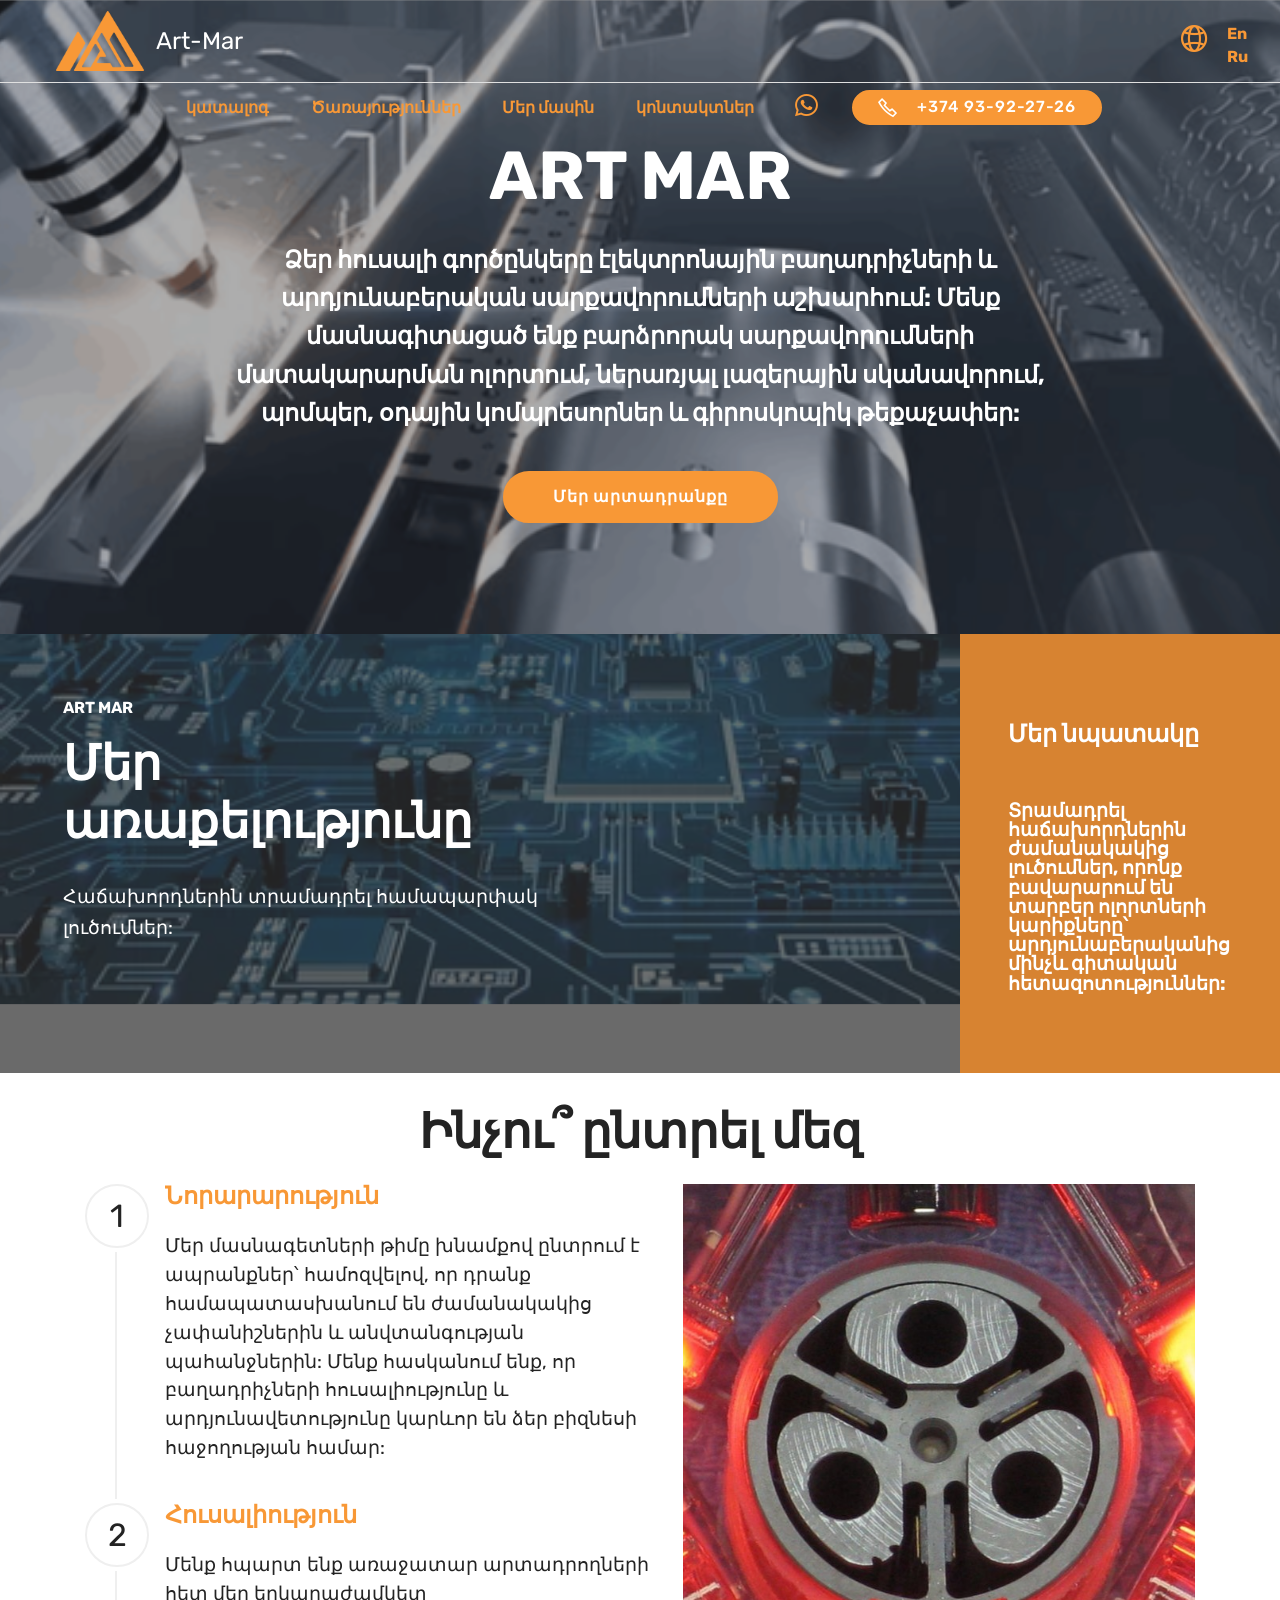
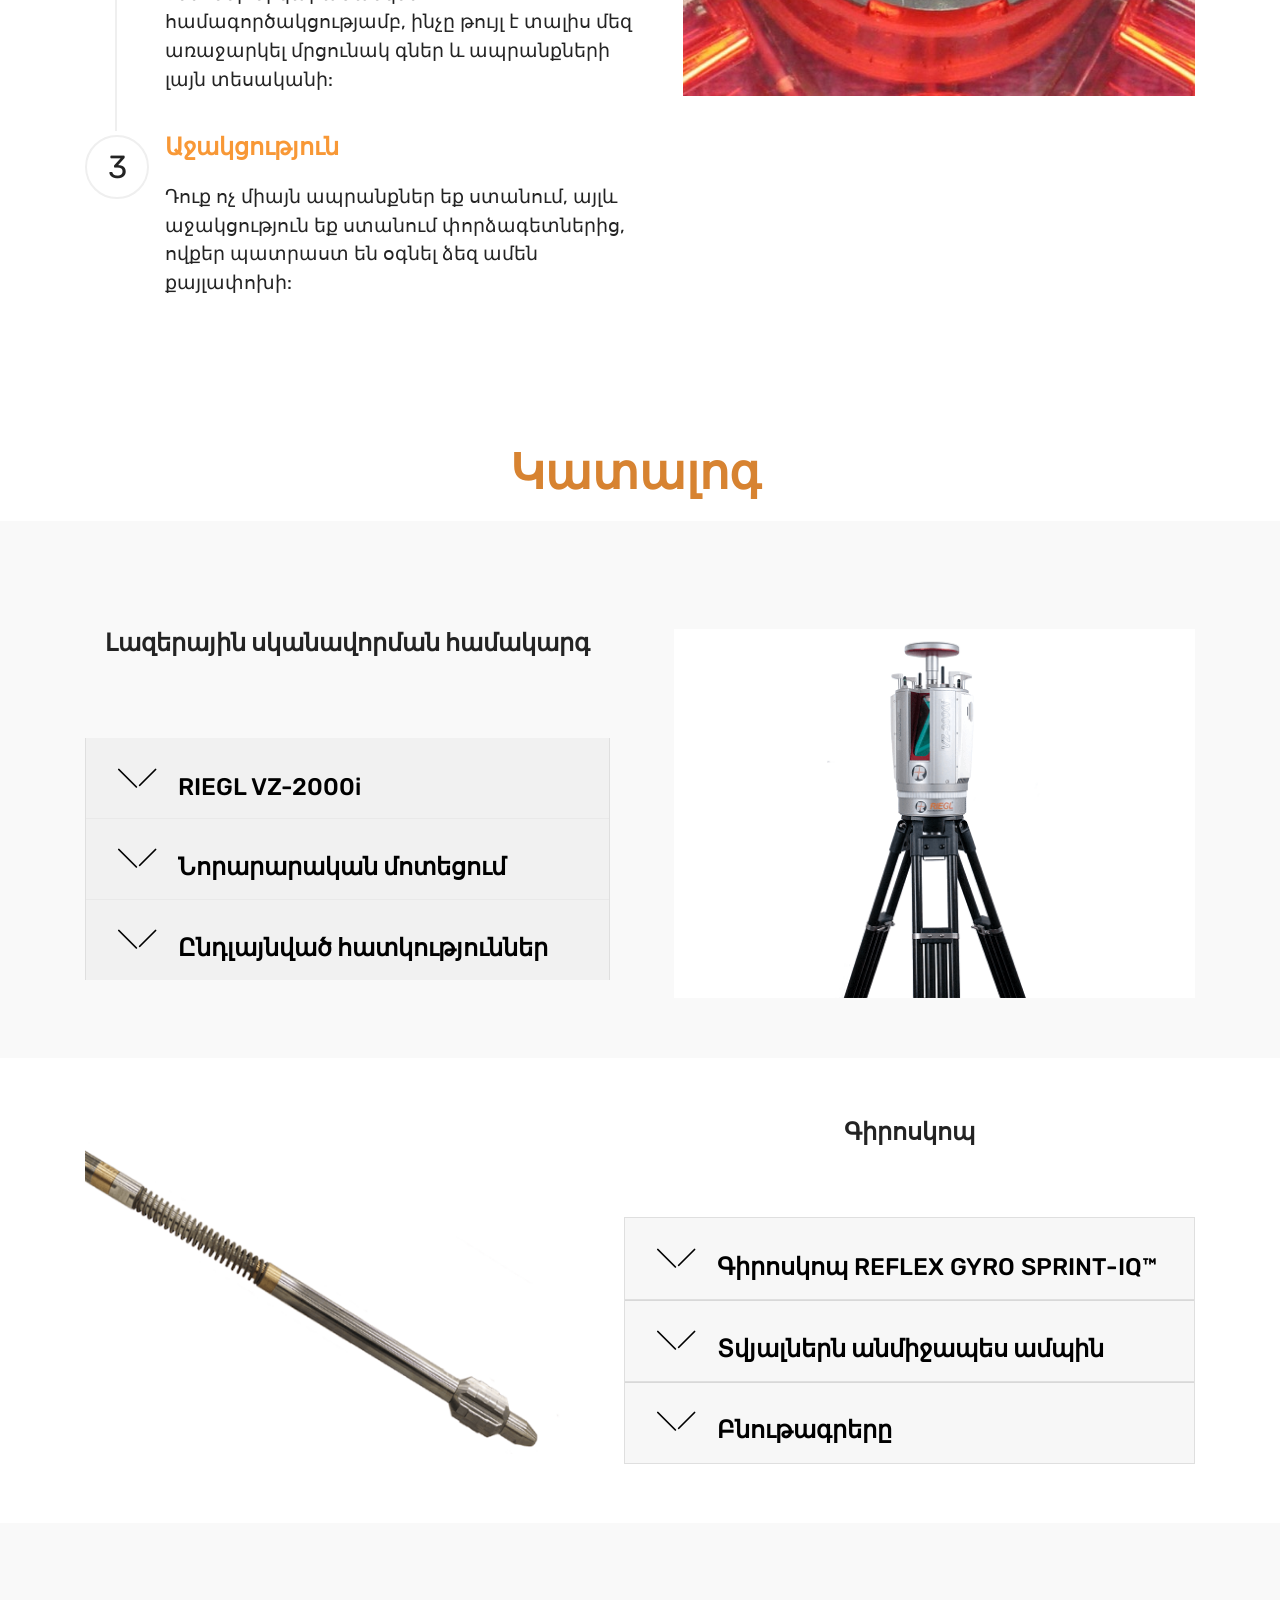
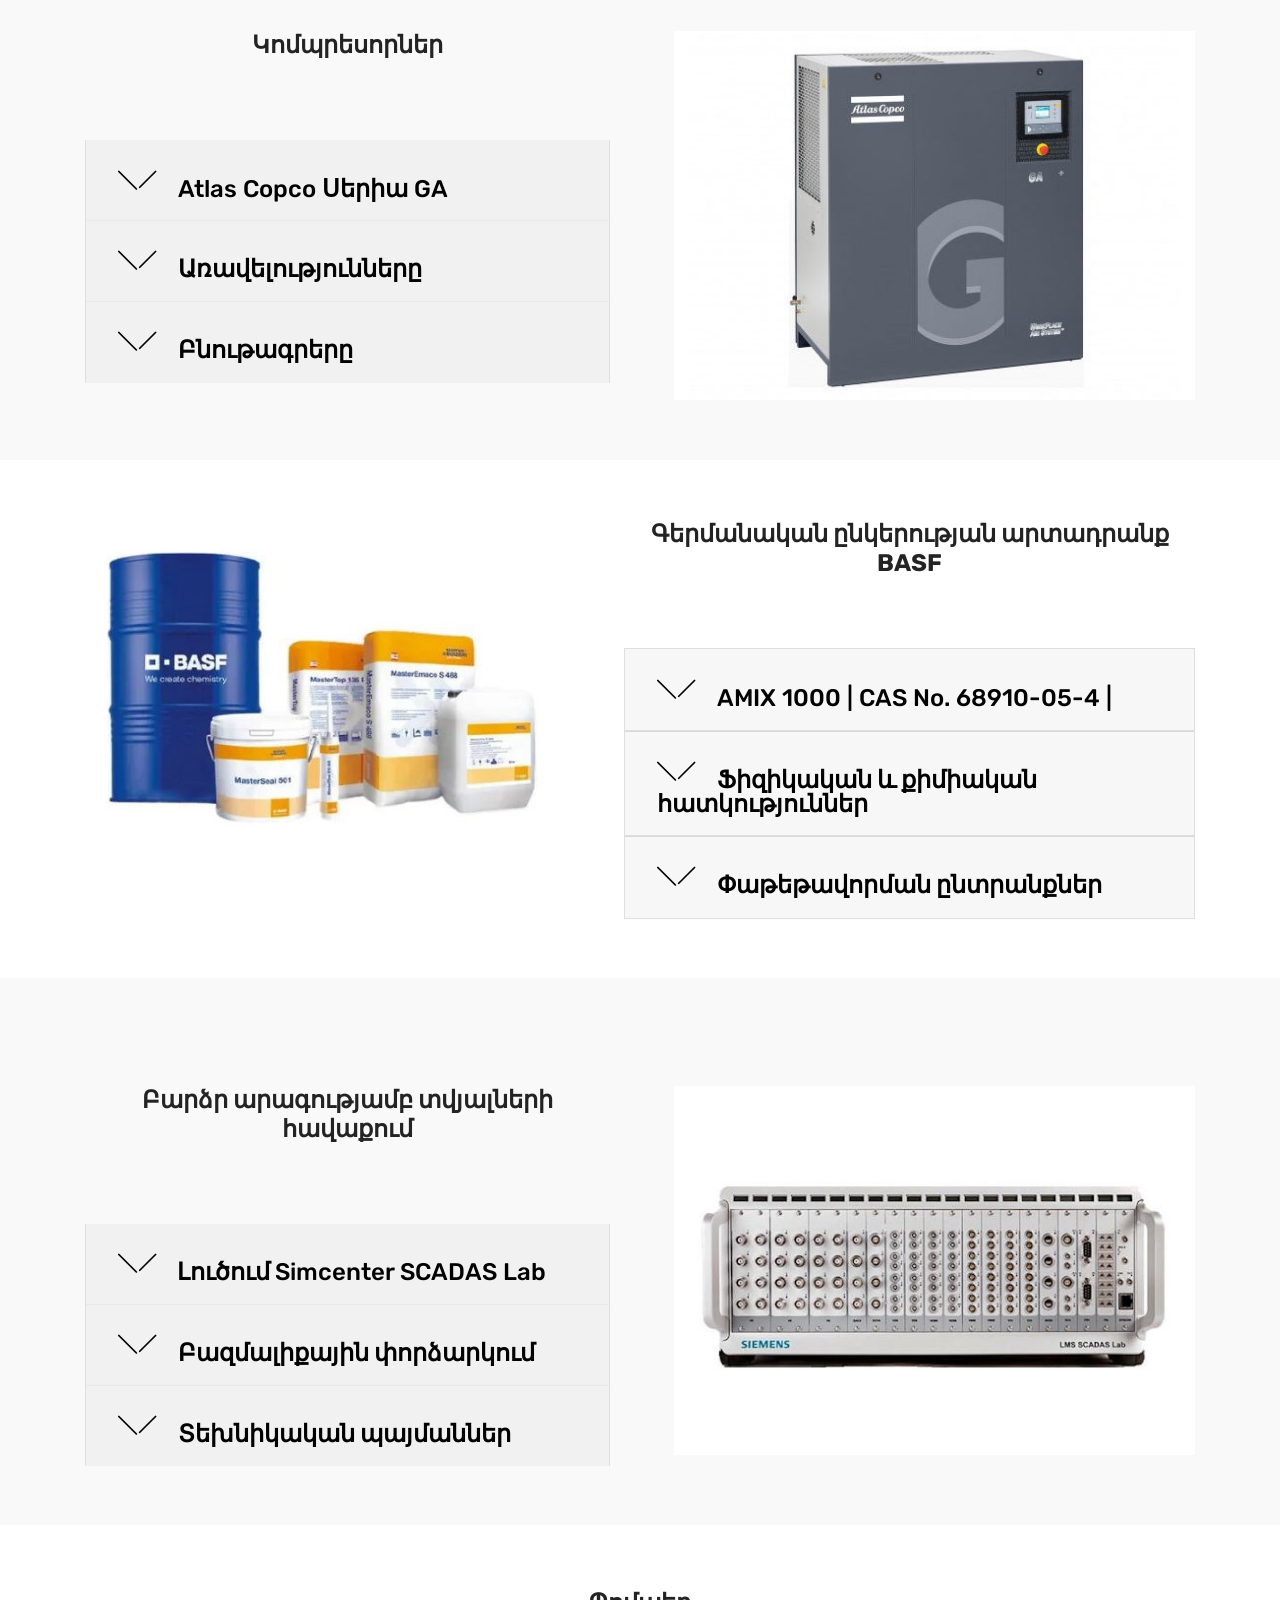
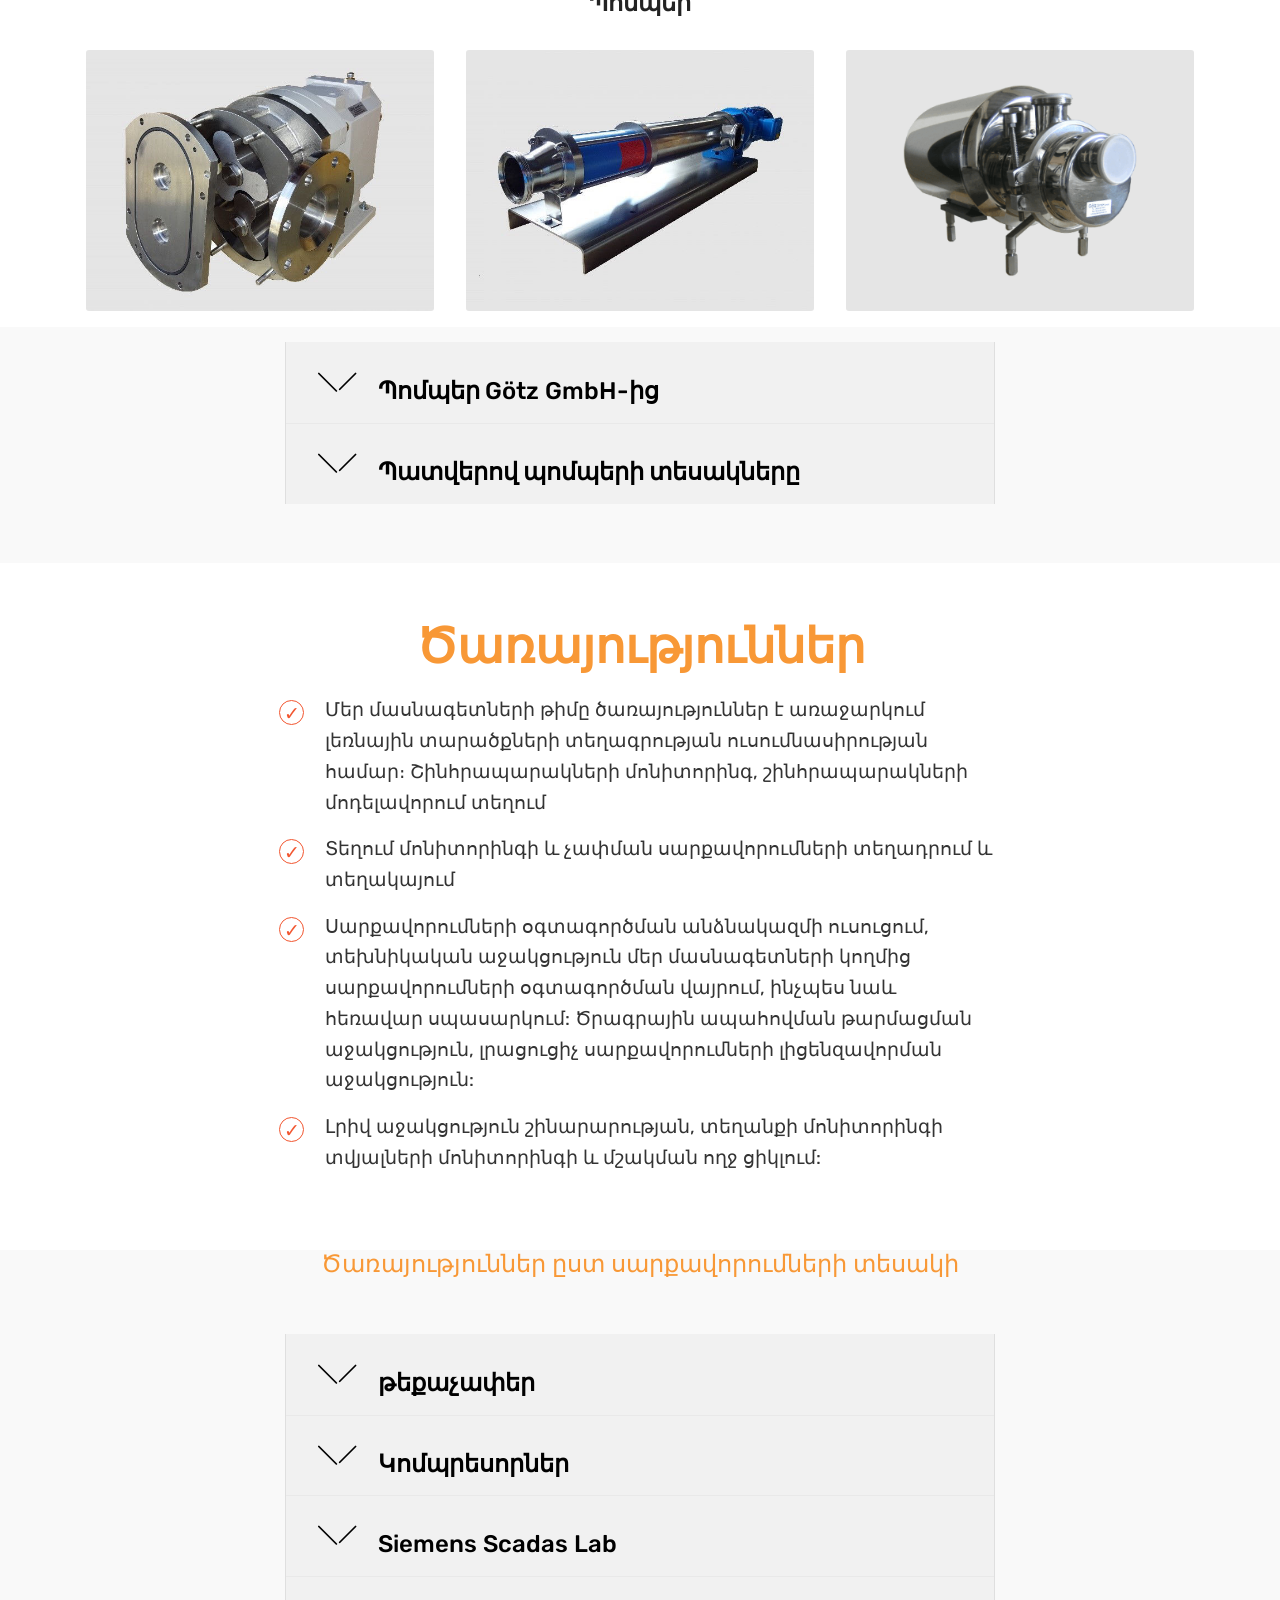
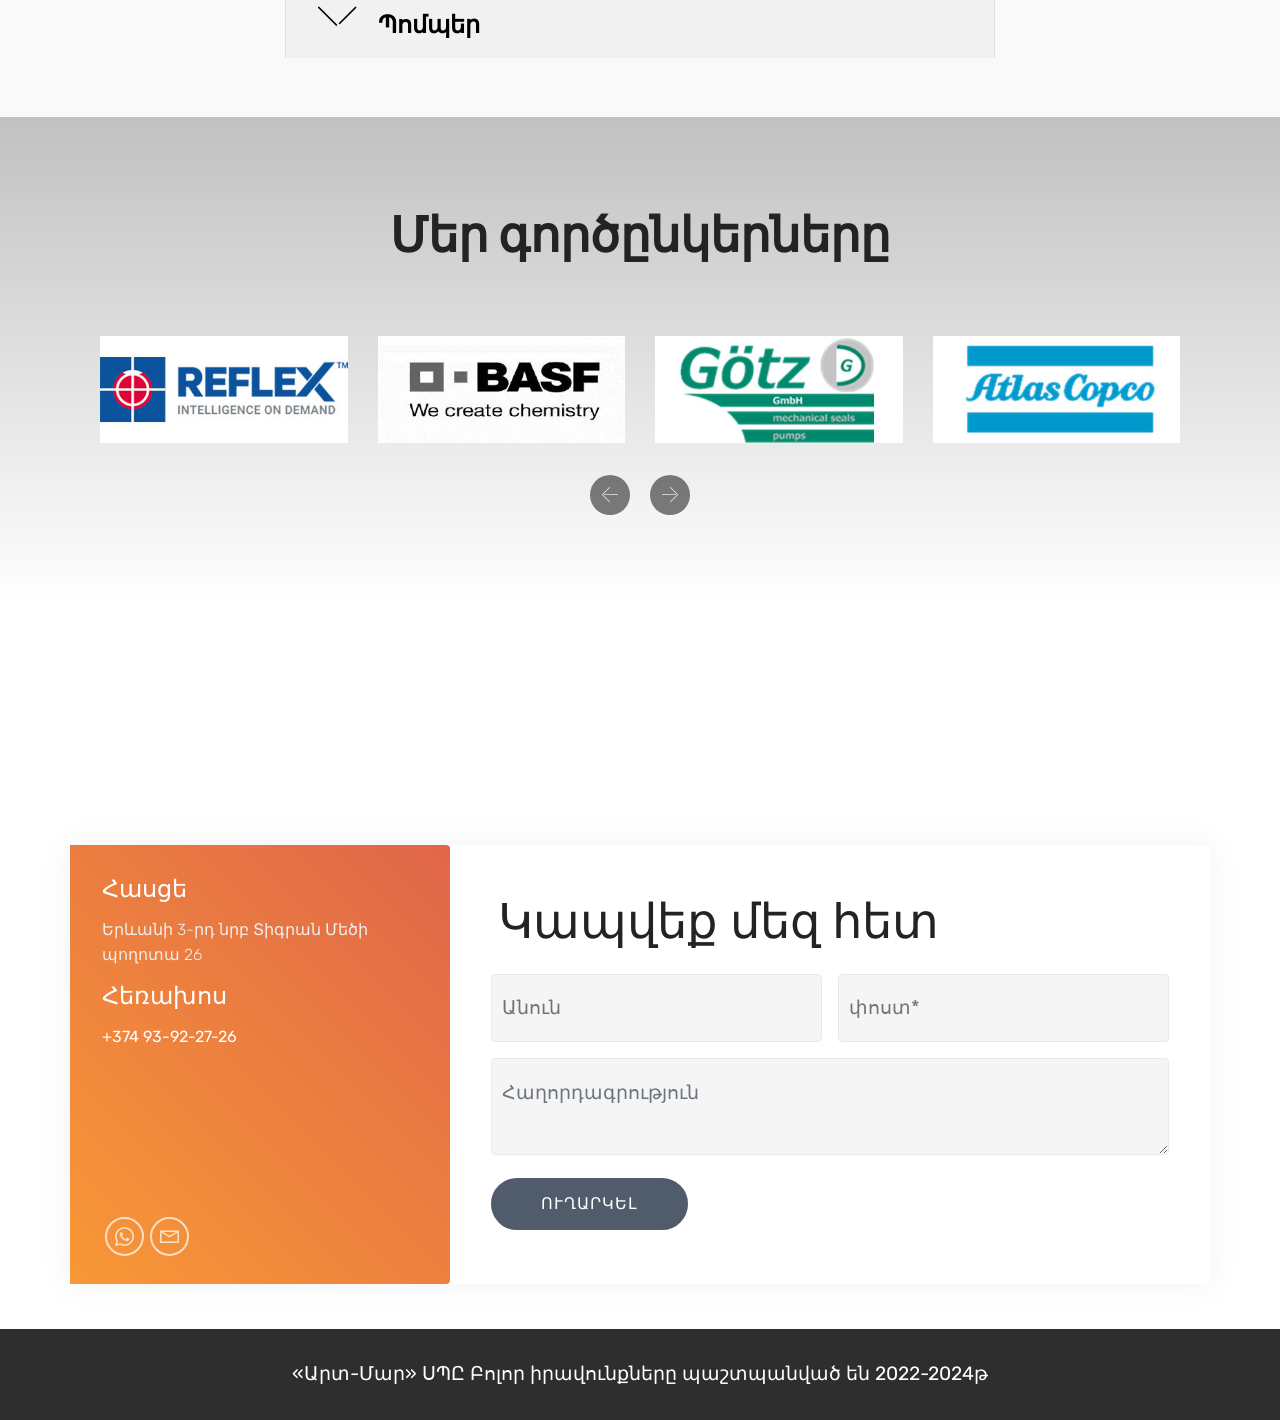
==== index.html @ 4bbd4795 "Import current artmar.am site (Mobirise 5.8 export, hy/en/ru) Co-Authored-By: Claude Opus 5.5 (1M co" ====
<!DOCTYPE html>
<html  >
<head>
  <!-- Site made with Mobirise Website Builder v5.8.0, https://mobirise.com -->
  <meta charset="UTF-8">
  <meta http-equiv="X-UA-Compatible" content="IE=edge">
  <meta name="generator" content="Mobirise v5.8.0, mobirise.com">
  <meta name="viewport" content="width=device-width, initial-scale=1, minimum-scale=1">
  <link rel="shortcut icon" href="assets/images/untitled-2-128x89.png" type="image/x-icon">
  <meta name="description" content="Գործընկեր էլեկտրոնային բաղադրիչների և արդյունաբերական սարքավորումների աշխարհում: Մենք մասնագիտացած ենք բարձրորակ սարքավորումների մատակարարման մեջ, ներառյալ լազերային սկանավորում, պոմպեր, օդային կոմպրեսորներ և գիրոսկոպիկ թեքաչափեր:">
  
  
  <title>АRT MAR</title>
  <link rel="stylesheet" href="assets/web/assets/mobirise-icons2/mobirise2.css">
  <link rel="stylesheet" href="assets/web/assets/mobirise-icons/mobirise-icons.css">
  <link rel="stylesheet" href="assets/bootstrap/css/bootstrap.min.css">
  <link rel="stylesheet" href="assets/bootstrap/css/bootstrap-grid.min.css">
  <link rel="stylesheet" href="assets/bootstrap/css/bootstrap-reboot.min.css">
  <link rel="stylesheet" href="assets/animate-css/css/animate.css">
  <link rel="stylesheet" href="assets/animate-css/css/animate.compat.css">
  <link rel="stylesheet" href="assets/animate-css/css/animate.min.css">
  <link rel="stylesheet" href="assets/animate-css/css/animation_utility.css">
  <link rel="stylesheet" href="assets/tether/tether.min.css">
  <link rel="stylesheet" href="assets/dropdown/css/style.css">
  <link rel="stylesheet" href="assets/socicon/css/styles.css">
  <link rel="stylesheet" href="assets/theme/css/style.css">
  <link rel="preload" href="https://fonts.googleapis.com/css?family=Rubik:300,400,500,600,700,800,900,300i,400i,500i,600i,700i,800i,900i&display=swap" as="style" onload="this.onload=null;this.rel='stylesheet'">
  <noscript><link rel="stylesheet" href="https://fonts.googleapis.com/css?family=Rubik:300,400,500,600,700,800,900,300i,400i,500i,600i,700i,800i,900i&display=swap"></noscript>
  <link rel="preload" as="style" href="assets/mobirise/css/mbr-additional.css"><link rel="stylesheet" href="assets/mobirise/css/mbr-additional.css" type="text/css">

  
  
  
</head>
<body>
  
  <section class="animateMenu7 extMenu7 menu cid-uuNl1DZZaf" once="menu" id="animateMenu7-2f">

    

    <nav class="navbar navbar-dropdown align-items-center navbar-fixed-top navbar-toggleable-sm bg-color transparent">
        <div class="menu-content-top" id="topLine">
            <div class="menu-logo">
                <div class="navbar-brand">
                    <span class="navbar-logo">
                        
                            <img src="assets/images/untitled-2-121x84.png" alt="" style="height: 3.8rem;">
                        
                    </span>
                    <span class="navbar-caption-wrap"><a href="https://mobiri.se" class="brand-link mbr-black text-white display-5">Art-Mar</a></span>
                </div>
            </div>
            <div class="menu-content-right">
                <div class="info-widget">
                    <a href="https://wa.me/37493922726"><span class="widget-icon mbr-iconfont mobi-mbri-globe-2 mobi-mbri" style="color: rgb(248, 152, 54); fill: rgb(248, 152, 54);"></span></a>
                    <div class="widget-content display-4">
                        <p class="widget-title mbr-fonts-style display-4"><a href="http://artmar.am/en" class="text-secondary text-primary"><strong>En</strong></a></p>
                        <p class="widget-text mbr-fonts-style display-4"><a href="http://artmar.am/ru" class="text-secondary text-primary"><strong>Ru</strong></a></p>
                    </div>
                </div>
                
                
            </div>
            <button class="navbar-toggler " type="button" data-toggle="collapse" data-target="#navbarSupportedContent, #topLine" aria-controls="navbarSupportedContent" aria-expanded="false" aria-label="Toggle navigation">
                <div class="hamburger">
                    <span></span>
                    <span></span>
                    <span></span>
                    <span></span>
                </div>
            </button>
        </div>
        <div class="menu-bottom">
            <div class="collapse navbar-collapse" id="navbarSupportedContent">
                <ul class="navbar-nav nav-dropdown js-float-line" data-app-modern-menu="true"><li class="nav-item">
                        <a class="nav-link link mbr-black text-secondary display-4" href="index.html#content4-22"><strong>կատալոգ</strong><br></a>
                    </li><li class="nav-item">
                        <a class="nav-link link mbr-black text-secondary display-4" href="index.html#content4-2a"><strong>Ծառայություններ</strong><br></a>
                    </li>
                    <li class="nav-item">
                        <a class="nav-link link mbr-black text-secondary display-4" href="index.html#step3-4"><strong>Մեր մասին</strong><br></a>
                    </li>
                    
                    <li class="nav-item">
                        <a class="nav-link link mbr-black text-secondary display-4" href="index.html#animateForm8-1k"><strong>կոնտակտներ</strong><br></a>
                    </li><li class="nav-item"><a class="nav-link link mbr-black text-secondary text-primary display-4" href="https://wa.me/37493922726"><span class="socicon socicon-whatsapp mbr-iconfont mbr-iconfont-btn" style="color: rgb(248, 152, 54);"></span></a></li></ul>
                <div class="navbar-buttons mbr-section-btn"><a class="btn btn-sm btn-secondary display-4" href="tel:+374 93-92-27-26"><span class="mobi-mbri mobi-mbri-phone mbr-iconfont mbr-iconfont-btn">&nbsp;</span>+374 93-92-27-26<br></a></div>
            </div>
        </div>
    </nav>
</section>

<section class="header1 cid-twp7BubWns mbr-parallax-background" id="header16-2">

    

    <div class="mbr-overlay" style="opacity: 0.4; background-color: rgb(51, 51, 51);">
    </div>

    <div class="container">
        <div class="row justify-content-md-center">
            <div class="col-md-10 align-center">
                <h1 class="mbr-section-title mbr-bold pb-3 mbr-fonts-style display-1">
                    АRT MAR</h1>
                
                <p class="mbr-text pb-3 mbr-fonts-style display-5"><strong>Ձեր հուսալի գործընկերը էլեկտրոնային բաղադրիչների և արդյունաբերական սարքավորումների աշխարհում: Մենք մասնագիտացած ենք բարձրորակ սարքավորումների մատակարարման&nbsp;ոլորտում, ներառյալ լազերային սկանավորում, պոմպեր, օդային կոմպրեսորներ և գիրոսկոպիկ թեքաչափեր:</strong></p>
                <div class="mbr-section-btn"><a class="btn btn-md btn-secondary display-4" href="index.html#content4-22"><strong>Մեր արտադրանքը</strong></a></div>
            </div>
        </div>
    </div>

</section>

<section class="animateFeatures44 extFeatures cid-utUwN54ZPF mbr-parallax-background" id="animateFeatures44-1w">

    
    <div class="mbr-overlay" style="opacity: 0.7; background-color: rgb(51, 51, 51);">
    </div>
    <div class="container-fluid fadeIn scrollanimation animate__animated animate__delay-0s animate__duration-0s animate__slower animate__repeat-1">
        <div class="row">
            <div class="col-lg-6 col-md-12 align-left">
                <div class="content-block">
                    <h3 class="mbr-section-subtitle mbr-regular mbr-black pb-2 mbr-fonts-style display-4"><strong>АRT MAR</strong></h3>
                    <h2 class="mbr-section-title mbr-semibold mbr-black pb-4 mbr-fonts-style display-2"><strong>Մեր առաքելությունը</strong></h2>
                    <p class="mbr-text mbr-black mbr-regular mbr-light mbr-fonts-style display-7">Հաճախորդներին տրամադրել համապարփակ լուծումներ:<br></p>
                    
                </div>
            </div>

            <div class="col-lg-6 col-md-12 col align-left">
                <div class="row h-100">
                    <div class="wrap">
                        <div class="overlay"></div>
                        <div class="img-content"></div>
                        <div class="box-content">
                            <div class="content-box">
                                <h4 class="box-title2 mbr-medium mbr-white pb-2 mbr-fonts-style display-5"><br><strong>Մեր նպատակը</strong></h4>
                                <h3 class="box-text2 mbr-regular mbr-white pb-2 mbr-fonts-style display-7"><br><br><strong>Տրամադրել հաճախորդներին ժամանակակից լուծումներ, որոնք բավարարում են տարբեր ոլորտների կարիքները՝ արդյունաբերականից մինչև գիտական ​​հետազոտություններ:</strong></h3>
                            </div>
                        </div>
                    </div>
                </div>
            </div>
        </div>
    </div>
</section>

<section class="step3 cid-twpafjg8yU" id="step3-4">

    

    
    
    <div class="container">
        <h2 class="mbr-section-title pb-3 mbr-fonts-style align-center display-2"><strong>Ինչու՞ ընտրել մեզ</strong></h2>
        
        <div class="media-container-row">
            <div class="media-block" style="width: 49%;">
                <div class="mbr-figure">
                    <img src="assets/images/rlg-scaled-2-1023x724.jpeg" alt="">
                </div>
            </div>
            <div class="step-container">
                <div class="card separline pb-4">
                    <div class="step-element d-flex">
                        <div class="step-wrapper pr-3">
                            <div class="step d-flex align-items-center justify-content-center">
                                1
                            </div>
                        </div>          
                        <div class="step-text-content">
                            <h4 class="mbr-step-title pb-3 mbr-fonts-style display-5"><strong>Նորարարություն</strong></h4>
                            <p class="mbr-step-text mbr-fonts-style display-7">Մեր մասնագետների թիմը խնամքով ընտրում է ապրանքներ՝ համոզվելով, որ դրանք համապատասխանում են ժամանակակից չափանիշներին և անվտանգության պահանջներին: Մենք հասկանում ենք, որ բաղադրիչների հուսալիությունը և արդյունավետությունը կարևոր են ձեր բիզնեսի հաջողության համար:<br></p>
                        </div>
                    </div>
                </div>

                <div class="card separline pb-4">
                    <div class="step-element d-flex">
                        <div class="step-wrapper pr-3">
                            <div class="step d-flex align-items-center justify-content-center">
                                2
                            </div>
                        </div>          
                        <div class="step-text-content">
                            <h4 class="mbr-step-title pb-3 mbr-fonts-style display-5"><strong>Հուսալիություն</strong></h4>
                            <p class="mbr-step-text mbr-fonts-style display-7">Մենք հպարտ ենք առաջատար արտադրողների հետ մեր երկարաժամկետ համագործակցությամբ, ինչը թույլ է տալիս մեզ առաջարկել մրցունակ գներ և ապրանքների լայն տեսականի:<br></p>
                        </div>
                    </div>
                </div>

                <div class="card">
                    <div class="step-element d-flex">
                        <div class="step-wrapper pr-3">
                            <div class="step d-flex align-items-center justify-content-center">
                                3
                            </div>
                        </div>          
                        <div class="step-text-content">
                            <h4 class="mbr-step-title pb-3 mbr-fonts-style display-5"><strong>Աջակցություն</strong></h4>
                            <p class="mbr-step-text mbr-fonts-style display-7">Դուք ոչ միայն ապրանքներ եք ստանում, այլև աջակցություն եք ստանում փորձագետներից, ովքեր պատրաստ են օգնել ձեզ ամեն քայլափոխի:</p>
                        </div>
                    </div>
                </div>

                

                

                

                

                

                
            </div>
        </div>
    </div>
</section>

<section class="mbr-section content4 cid-utUIj5cGwU" id="content4-22">

    

    <div class="container">
        <div class="media-container-row">
            <div class="title col-12 col-md-8">
                <h2 class="align-center pb-3 mbr-fonts-style display-2"><strong>
                    Կատալոգ&nbsp;</strong></h2>
                
                
            </div>
        </div>
    </div>
</section>

<section class="accordion2 cid-utTZtPCnCN" id="accordion2-1n">

    


    
    <div class="container">
        <div class="media-container-row pt-5">
            <div class="accordion-content">
                <h2 class="mbr-section-title align-center pb-3 mbr-fonts-style display-5"><strong>Լազերային սկանավորման համակարգ</strong></h2>
                
                <div id="bootstrap-accordion_5" class="panel-group accordionStyles accordion pt-5 mt-3" role="tablist" aria-multiselectable="true">
                        <div class="card">
                            <div class="card-header" role="tab" id="headingOne">
                                <a role="button" class="collapsed panel-title text-black" data-toggle="collapse" data-core="" href="#collapse1_5" aria-expanded="false" aria-controls="collapse1">
                                    <h4 class="mbr-fonts-style display-5">
                                        <span class="sign mbr-iconfont mbri-arrow-down inactive"></span>&nbsp;RIEGL VZ-2000i</h4>
                                </a>
                            </div>
                            <div id="collapse1_5" class="panel-collapse noScroll collapse" role="tabpanel" aria-labelledby="headingOne" data-parent="#bootstrap-accordion_5">
                                <div class="panel-body p-4">
                                    <p class="mbr-fonts-style panel-text display-7">
                                       Հիմնվելով RIEGL-ի հեռանկարային, նորարարական մշակման ճարտարապետության, ինտերնետ կապի և LiDAR ալիքային ձևերի մշակման վերջին տեխնոլոգիայի վրա՝ RIEGL VZ-2000i Long Range 3D լազերային սկանավորման համակարգը համատեղում է դաշտում օգտագործման հեշտությունը տվյալների արագ և բարձր ճշգրտության ձեռքբերման հետ:</p>
                                </div>
                            </div>
                        </div>
                
                        <div class="card">
                            <div class="card-header" role="tab" id="headingTwo">
                                <a role="button" class="collapsed panel-title text-black" data-toggle="collapse" data-core="" href="#collapse2_5" aria-expanded="false" aria-controls="collapse2">
                                    <h4 class="mbr-fonts-style mbr-fonts-style display-5">
                                        <span class="sign mbr-iconfont mbri-arrow-down inactive"></span>&nbsp;<strong>Նորարարական մոտեցում</strong></h4>
                                </a>
                                
                            </div>
                            <div id="collapse2_5" class="panel-collapse noScroll collapse" role="tabpanel" aria-labelledby="headingTwo" data-parent="#bootstrap-accordion_5">
                                <div class="panel-body p-4">
                                    <p class="mbr-fonts-style panel-text display-7">
                                       Մշակման նոր ճարտարապետությունը թույլ է տալիս տարբեր ֆոնային առաջադրանքներ (օրինակ՝ կետային ամպի գրանցում, աշխարհագրանցում, կողմնորոշում ներկառուցված իներցիոն չափման միավորի միջոցով և այլն) կատարել նավի վրա՝ սկանավորման և պատկերի տվյալների միաժամանակյա ձեռքբերմանը: </p>
                                </div>
                            </div>
                        </div>
                
                        <div class="card">
                            <div class="card-header" role="tab" id="headingThree">
                                <a role="button" class="collapsed panel-title text-black" data-toggle="collapse" data-core="" href="#collapse3_5" aria-expanded="false" aria-controls="collapse3">
                                    <h4 class="mbr-fonts-style display-5">
                                        <span class="sign mbr-iconfont mbri-arrow-down inactive"></span>&nbsp;<strong>Ընդլայնված հատկություններ</strong></h4>
                                </a>
                            </div>
                            <div id="collapse3_5" class="panel-collapse noScroll collapse" role="tabpanel" aria-labelledby="headingThree" data-parent="#bootstrap-accordion_5">
                                <div class="panel-body p-4">
                                    <p class="mbr-fonts-style panel-text display-7">Սկաների ծրագրային բաղադրիչների ամբողջական փաստաթղթավորումը, որը հասանելի է անմիջապես RIEGL VZ-2000i-ում, հուսալի հիմք է տալիս ստեղծել ձեր սեփական Python հավելվածները՝ սկաների ֆունկցիոնալությունը ընդլայնելու համար:</p>
                                </div>
                            </div>
                        </div>
                
                        
                
                        
                
                        
                </div>
            </div>
            <div class="mbr-figure" style="width: 105%;">
                    <img src="assets/images/laser-530x375.png" alt="">
            </div>
        </div>
    </div>
</section>

<section class="toggle2 cid-utTZKrBmK6" id="toggle2-1o">
    
        

    
        <div class="container">
            <div class="media-container-row">
                    <div class="toggle-content">
                        <h2 class="mbr-section-title pb-3 align-left mbr-fonts-style display-5"><strong>Գիրոսկոպ</strong></h2>
                        
                        <div id="bootstrap-toggle" class="toggle-panel accordionStyles tab-content pt-5 mt-2">
                            <div class="card">
                                <div class="card-header" role="tab" id="headingOne">
                                    <a role="button" class="collapsed panel-title text-black" data-toggle="collapse" data-core="" href="#collapse1_6" aria-expanded="false" aria-controls="collapse1">
                                        <h4 class="mbr-fonts-style display-5">
                                            <span class="sign mbr-iconfont mbri-arrow-down inactive"></span>&nbsp;<strong>Գիրոսկոպ</strong> REFLEX GYRO SPRINT-IQ™</h4>
                                    </a>
                                </div>
                                <div id="collapse1_6" class="panel-collapse noScroll collapse" role="tabpanel" aria-labelledby="headingOne">
                                    <div class="panel-body p-4">
                                        <p class="mbr-fonts-style panel-text display-7">Գործում է շարունակական, մեկ, բազմակի և հաշվառման ռեժիմներով և ապահովում է հետազոտության բարձր ճշգրիտ տվյալներ մինչև 3 անգամ ավելի արագ, քան ներկայումս օգտագործվող գիրոսկոպները:</p>
                                    </div>
                                </div>
                            </div>
                            <div class="card">
                                <div class="card-header" role="tab" id="headingTwo">
                                    <a role="button" class="collapsed panel-title text-black" data-toggle="collapse" data-core="" href="#collapse2_6" aria-expanded="false" aria-controls="collapse2">
                                        <h4 class="mbr-fonts-style display-5">
                                            <span class="sign mbr-iconfont mbri-arrow-down inactive"></span>&nbsp;<strong>Տվյալներն անմիջապես ամպին</strong></h4>
                                    </a>
                                </div>
                                <div id="collapse2_6" class="panel-collapse noScroll collapse" role="tabpanel" aria-labelledby="headingTwo">
                                    <div class="panel-body p-4">
                                        <p class="mbr-fonts-style panel-text display-7">
                                           REFLEX GYRO SPRINT-IQ™-ը, որը կարող է հետազոտել ցանկացած անկյան տակ, լավ հարմարեցված է ստորգետնյա և վերգետնյա հորատման համար օգտակար հանածոների հետախուզման ոլորտում: Հորատման օպերատորների հետ սերտորեն համագործակցելով՝ REFLEX-ը մշակել է ունիվերսալ ներքևում, որպեսզի REFLEX GYRO SPRINT-IQ™-ը հնարավոր լինի օգտագործել բոլոր ստանդարտ RC և ադամանդե միջուկային փորվածքներում:</p>
                                    </div>
                                </div>
                            </div>
                            <div class="card">
                                <div class="card-header" role="tab" id="headingThree">
                                    <a role="button" class="collapsed panel-title text-black" data-toggle="collapse" data-core="" href="#collapse3_6" aria-expanded="true" aria-controls="collapse3">
                                        <h4 class="mbr-fonts-style display-5">
                                            <span class="sign mbr-iconfont mbri-arrow-down inactive"></span>&nbsp;<strong>Բնութագրերը</strong></h4>
                                    </a>
                                </div>
                                <div id="collapse3_6" class="panel-collapse noScroll collapse" role="tabpanel" aria-labelledby="headingThree">
                                    <div class="panel-body p-4">
                                        <p class="mbr-fonts-style panel-text display-7">- Արտաքին տրամագիծը 42,5 մմ: Երկարությունը 1400 մմ ներառյալ մարտկոցը*<br>- Քաշը 8 կգ ներառյալ մարտկոցը*<br>- Աշխատանքային պայմաններ Ջերմաստիճանը 0ºC-ից +70ºC (32ºF-ից +158ºF)<br>- Խորությունը 6000 psi (3000 մ քաղցրահամ ջուր)<br>- հարվածային բեռը 500 գ (ներառյալ սուզանավը)<br>- Բնութագրեր Ազիմուտ +/- 1º ** ընկղմում +/- 0. 3º<br>- Overview Մեկ և բազմաֆունկցիոնալ ռեժիմներ, շարունակական ռեժիմ<br>- Արտահանել CSV տվյալները<br>- Նկարահանման ժամանակը &gt;50 մ/րոպե, շարունակական<br>- Մարտկոցներ Type Ni-MH: Վերալիցքավորվող։ Աշխատանքային ժամանակը յուրաքանչյուրը 15 ժամ է: Հնարավոր է փոխարինել դաշտում։ Ներառված է 2 մարտկոց<br>- Տվյալների քանակությունը 11 ժամ շարունակական աշխատանք<br>- Արտահանեք USB և WiFi տվյալները CSV ձևաչափով<br></p>
                                    </div>
                                </div>
                            </div>
                            
                            
                            
                        </div>
                    </div>
                <div class="mbr-figure" style="width: 89%;">
                     <img src="assets/images/hiriscope-530x375.png" alt="">
                </div>
            </div>
        </div>
</section>

<section class="accordion2 cid-utTZLObnFg" id="accordion2-1p">

    


    
    <div class="container">
        <div class="media-container-row pt-5">
            <div class="accordion-content">
                <h2 class="mbr-section-title align-center pb-3 mbr-fonts-style display-5"><strong>
                        Կոմպրեսորներ</strong></h2>
                
                <div id="bootstrap-accordion_7" class="panel-group accordionStyles accordion pt-5 mt-3" role="tablist" aria-multiselectable="true">
                        <div class="card">
                            <div class="card-header" role="tab" id="headingOne">
                                <a role="button" class="collapsed panel-title text-black" data-toggle="collapse" data-core="" href="#collapse1_7" aria-expanded="false" aria-controls="collapse1">
                                    <h4 class="mbr-fonts-style display-5">
                                        <span class="sign mbr-iconfont mbri-arrow-down inactive"></span>&nbsp;Atlas Copco <strong>Սերիա</strong> GA</h4>
                                </a>
                            </div>
                            <div id="collapse1_7" class="panel-collapse noScroll collapse" role="tabpanel" aria-labelledby="headingOne" data-parent="#bootstrap-accordion_7">
                                <div class="panel-body p-4">
                                    <p class="mbr-fonts-style panel-text display-7">Օրիգինալ յուղազերծ պտուտակային կոմպրեսորներ և բաղադրիչներ Atlas Copco GA Series մինչև 250 կՎտ<br>Atlas Copco-ի կոմպրեսորները սեղմված օդի որակով և ավելին առաջ են բոլոր մրցակիցների մոդելներից: Այս շվեյցարացի արտադրողը կարողացավ ստեղծել այնպիսի սարքավորումներ, որոնք երբեք չեն խափանում:<br></p>
                                </div>
                            </div>
                        </div>
                
                        <div class="card">
                            <div class="card-header" role="tab" id="headingTwo">
                                <a role="button" class="collapsed panel-title text-black" data-toggle="collapse" data-core="" href="#collapse2_7" aria-expanded="false" aria-controls="collapse2">
                                    <h4 class="mbr-fonts-style mbr-fonts-style display-5">
                                        <span class="sign mbr-iconfont mbri-arrow-down inactive"></span> <strong>Առավելությունները
                                    </strong></h4>
                                </a>
                                
                            </div>
                            <div id="collapse2_7" class="panel-collapse noScroll collapse" role="tabpanel" aria-labelledby="headingTwo" data-parent="#bootstrap-accordion_7">
                                <div class="panel-body p-4">
                                    <p class="mbr-fonts-style panel-text display-7">- առավելագույն էներգիայի արդյունավետություն<br>- սպասարկման միջև երկար ընդմիջումներ<br>- ցածր աղմուկի մակարդակ<br>- ոչ մի թրթռում<br>- բնապահպանական անվտանգություն<br>- 150 տարվա ապրանքանիշի պատմություն<br>- հուսալի շահագործում նույնիսկ բարդ կլիմայական պայմաններում<br></p>
                                </div>
                            </div>
                        </div>
                
                        <div class="card">
                            <div class="card-header" role="tab" id="headingThree">
                                <a role="button" class="collapsed panel-title text-black" data-toggle="collapse" data-core="" href="#collapse3_7" aria-expanded="false" aria-controls="collapse3">
                                    <h4 class="mbr-fonts-style display-5">
                                        <span class="sign mbr-iconfont mbri-arrow-down inactive"></span>&nbsp;<strong>Բնութագրերը</strong></h4>
                                </a>
                            </div>
                            <div id="collapse3_7" class="panel-collapse noScroll collapse" role="tabpanel" aria-labelledby="headingThree" data-parent="#bootstrap-accordion_7">
                                <div class="panel-body p-4">
                                    <p class="mbr-fonts-style panel-text display-7">- ճնշում 3-ից 40 բար<br>- արտադրողականությունը 0,4-ից մինչև 100 մ3/րոպե:<br>- հզորությունը 2,2-ից մինչև 500 կՎտ<br></p>
                                </div>
                            </div>
                        </div>
                
                        
                
                        
                
                        
                </div>
            </div>
            <div class="mbr-figure" style="width: 105%;">
                    <img src="assets/images/kompressor-530x375.jpg" alt="">
            </div>
        </div>
    </div>
</section>

<section class="toggle2 cid-utTZMn1sm5" id="toggle2-1q">
    
        

    
        <div class="container">
            <div class="media-container-row">
                    <div class="toggle-content">
                        <h2 class="mbr-section-title pb-3 align-left mbr-fonts-style display-5"><strong>Գերմանական ընկերության արտադրանք BASF</strong></h2>
                        
                        <div id="bootstrap-toggle" class="toggle-panel accordionStyles tab-content pt-5 mt-2">
                            <div class="card">
                                <div class="card-header" role="tab" id="headingOne">
                                    <a role="button" class="collapsed panel-title text-black" data-toggle="collapse" data-core="" href="#collapse1_8" aria-expanded="false" aria-controls="collapse1">
                                        <h4 class="mbr-fonts-style display-5">
                                            <span class="sign mbr-iconfont mbri-arrow-down inactive"></span>&nbsp;AMIX 1000 | CAS No. 68910-05-4 |</h4>
                                    </a>
                                </div>
                                <div id="collapse1_8" class="panel-collapse noScroll collapse" role="tabpanel" aria-labelledby="headingOne">
                                    <div class="panel-body p-4">
                                        <p class="mbr-fonts-style panel-text display-7">
                                           AMIX 1000-ը բաղադրիչ է, որն օգտագործվում է ասֆալտային խառնուրդների այսպես կոչված «ծայրահեղ ճնշման» հավելումներում: Այս հավելումները նպաստում են ասֆալտի հանքային և բիտումային բաղադրիչների միջև կպչունությանը: Բացի այդ, AMIX 1000-ը ներառված է վառելիքի և քսանյութերի և էպոքսիդային կարծրացուցիչ համակարգերի հավելումների մեջ, ինչպես նաև ծառայում է որպես կոռոզիայի արգելակիչ քիմիական արդյունաբերության տարբեր կիրառություններում: </p>
                                    </div>
                                </div>
                            </div>
                            <div class="card">
                                <div class="card-header" role="tab" id="headingTwo">
                                    <a role="button" class="collapsed panel-title text-black" data-toggle="collapse" data-core="" href="#collapse2_8" aria-expanded="false" aria-controls="collapse2">
                                        <h4 class="mbr-fonts-style display-5">
                                            <span class="sign mbr-iconfont mbri-arrow-down inactive"></span>&nbsp;<strong>Ֆիզիկական և քիմիական հատկություններ&nbsp;</strong></h4>
                                    </a>
                                </div>
                                <div id="collapse2_8" class="panel-collapse noScroll collapse" role="tabpanel" aria-labelledby="headingTwo">
                                    <div class="panel-body p-4">
                                        <p class="mbr-fonts-style panel-text display-7">Վիճակը՝ հեղուկ<br>Ձևը՝ բարձր մածուցիկ, հեղուկ<br>Գույնը՝ սաթ մուգ շագանակագույն<br>Հոտը՝ ամինման, թունավոր, եթե ներշնչվի Հալման ջերմաստիճանը՝ մոտ -30 °C<br>Եռման միջակայք՝ 236 - 310 °C (1,013 hPa) Դյուրավառություն՝ ոչ դյուրավառ<br>Բոցավառման ջերմաստիճանը՝ 357 °C (DIN EN 14522) Ջերմային տարրալուծումը՝ 335 °C, 200 կՋ/կգ (DDK (DIN 51007)):<br>Դա ինքնանվաստացնող նյութ չէ։<br>Լուծելիությունը ջրի մեջ՝ խառնելի (20 °C) Հարաբերական խտություն՝ 1,0316 (20 °C) (OECD ուղեցույց 109)<br>Խտություն՝ 1,034 գ/սմ3 (20 °C)<br>Գոլորշիների հարաբերական խտություն (օդ)՝ &gt; 1 (20 °C) ավելի ծանր, քան օդը:<br>Նյութը/արտադրանքը դրվում է շուկայում կամ օգտագործվում է ոչ պինդ կամ հատիկավոր վիճակում։<br></p>
                                    </div>
                                </div>
                            </div>
                            <div class="card">
                                <div class="card-header" role="tab" id="headingThree">
                                    <a role="button" class="collapsed panel-title text-black" data-toggle="collapse" data-core="" href="#collapse3_8" aria-expanded="true" aria-controls="collapse3">
                                        <h4 class="mbr-fonts-style display-5">
                                            <span class="sign mbr-iconfont mbri-arrow-down inactive"></span>&nbsp;<strong>Փաթեթավորման ընտրանքներ</strong>&nbsp;</h4>
                                    </a>
                                </div>
                                <div id="collapse3_8" class="panel-collapse noScroll collapse" role="tabpanel" aria-labelledby="headingThree">
                                    <div class="panel-body p-4">
                                        <p class="mbr-fonts-style panel-text display-7">1 կգ ապակե շիշ<br>200 կգ պողպատե թմբուկներ<br></p>
                                    </div>
                                </div>
                            </div>
                            
                            
                            
                        </div>
                    </div>
                <div class="mbr-figure" style="width: 89%;">
                     <img src="assets/images/chemistry-530x375.jpg" alt="">
                </div>
            </div>
        </div>
</section>

<section class="accordion2 cid-utTZNjbxmX" id="accordion2-1r">

    


    
    <div class="container">
        <div class="media-container-row pt-5">
            <div class="accordion-content">
                <h2 class="mbr-section-title align-center pb-3 mbr-fonts-style display-5"><strong>Բարձր արագությամբ տվյալների հավաքում</strong></h2>
                
                <div id="bootstrap-accordion_9" class="panel-group accordionStyles accordion pt-5 mt-3" role="tablist" aria-multiselectable="true">
                        <div class="card">
                            <div class="card-header" role="tab" id="headingOne">
                                <a role="button" class="collapsed panel-title text-black" data-toggle="collapse" data-core="" href="#collapse1_9" aria-expanded="false" aria-controls="collapse1">
                                    <h4 class="mbr-fonts-style display-5">
                                        <span class="sign mbr-iconfont mbri-arrow-down inactive"></span><strong>&nbsp;Լուծում </strong>Simcenter SCADAS Lab&nbsp;</h4>
                                </a>
                            </div>
                            <div id="collapse1_9" class="panel-collapse noScroll collapse" role="tabpanel" aria-labelledby="headingOne" data-parent="#bootstrap-accordion_9">
                                <div class="panel-body p-4">
                                    <p class="mbr-fonts-style panel-text display-7">լաբորատոր պայմաններում տվյալների գերարագ ձեռքբերման համար<br>• Համակարգը նախատեսված է ստանդարտ 19 դյույմանոց դարակում տեղադրելու համար և սնուցվում է AC հոսանքից:<br>• Ալիքների քանակի մասշտաբայնություն՝ ութից մինչև հազարից ավելի ալիք<br>• Տվյալների գերազանց որակ, բարձր թողունակություն և ալիքի խտություն՝ մինչև 480 ալիք մեկ կադրում<br>• Աջակցում է անսահմանափակ թվով ալիքներ<br>• Հզոր համակարգ, որը շատ տեղ չի զբաղեցնում լաբորատորիայում<br></p>
                                </div>
                            </div>
                        </div>
                
                        <div class="card">
                            <div class="card-header" role="tab" id="headingTwo">
                                <a role="button" class="collapsed panel-title text-black" data-toggle="collapse" data-core="" href="#collapse2_9" aria-expanded="false" aria-controls="collapse2">
                                    <h4 class="mbr-fonts-style mbr-fonts-style display-5">
                                        <span class="sign mbr-iconfont mbri-arrow-down inactive"></span>&nbsp;<strong>Բազմալիքային փորձարկում</strong></h4>
                                </a>
                                
                            </div>
                            <div id="collapse2_9" class="panel-collapse noScroll collapse" role="tabpanel" aria-labelledby="headingTwo" data-parent="#bootstrap-accordion_9">
                                <div class="panel-body p-4">
                                    <p class="mbr-fonts-style panel-text display-7">
                                       Simcenter SCADAS Lab լուծումն առաջարկում է համընկնող ուժեղացուցիչներ՝ կապուղուց անկախ թողունակությամբ՝ դարձնելով այն իդեալական ընտրություն բազմալիքային մոդալ փորձարկման, օդանավի ցամաքային հաճախականության փորձարկման, բարձր հաճախականության ակուստիկ փորձարկման, տուրբինային փորձարկման և այլ ինտենսիվ չափումների համար: Բացի այդ, SCADAS պլատֆորմի շարժական հնարավորությունները թույլ են տալիս միացնել Simcenter SCADAS Lab դարակը Simcenter SCADAS Mobile անալիզատորին կամ Simcenter SCADAS Գրանցիչին՝ առանց տվյալների հավաքագրման համակարգը վերակազմավորելու անհրաժեշտության:</p>
                                </div>
                            </div>
                        </div>
                
                        <div class="card">
                            <div class="card-header" role="tab" id="headingThree">
                                <a role="button" class="collapsed panel-title text-black" data-toggle="collapse" data-core="" href="#collapse3_9" aria-expanded="false" aria-controls="collapse3">
                                    <h4 class="mbr-fonts-style display-5">
                                        <span class="sign mbr-iconfont mbri-arrow-down inactive"></span>&nbsp;<strong>Տեխնիկական պայմաններ</strong></h4>
                                </a>
                            </div>
                            <div id="collapse3_9" class="panel-collapse noScroll collapse" role="tabpanel" aria-labelledby="headingThree" data-parent="#bootstrap-accordion_9">
                                <div class="panel-body p-4">
                                    <p class="mbr-fonts-style panel-text display-7">• Նմուշառման արագությունը մինչև 204,8 կՀց մեկ ալիքի համար, թողունակությունը մինչև 19 միլիոն նմուշի կետ վայրկյանում<br>• 24-բիթանոց սիգմա-դելտա անալոգային-թվային փոխարկիչ (ADC)<br>• Դինամիկ միջակայք 150 դԲ<br>• Տարբեր տեսակի կոնդիցիոներների ուժեղացուցիչներ և ստանդարտ միակցիչների մեծ ընտրություն, ներառյալ BNC, CAMAC LEMO® և Sub-D, որոնք օգտագործվում են կարկատել վահանակների հետ:<br>• Ընտրովի ներառում է ինտերֆեյսներ՝ թվային CAN-bus տվյալների ավտոբուսներին միանալու համար, երկու մուտք՝ արագության տվիչների և ազդանշանի գեներատորներից ելքերի միացման համար<br>• Տվյալների հավաքագրման համակարգերի բաշխված կոնֆիգուրացիայի համար միացրեք հիմնական և slave դարակները՝ օգտագործելով երկար օպտիկամանրաթելային մալուխներ՝ տվյալների փոխանցման արագությամբ 1,25 Գբիտ/վրկ:<br>• Օպտիմալ հուսալիության համար ուժեղացուցիչներն օգտագործում են միայն բարձրորակ էլեկտրոնային բաղադրիչներ՝ ընդլայնված աշխատանքային ջերմաստիճանի տիրույթով<br>SCADAS լաբորատոր մոդել<br>Ապրանքանիշը: Siemens<br>Երկիր - Բելգիա<br>• Nmusharrman aragut’yuny minch’ev 204,8 kHts’ mek alik’i hamar,<br></p>
                                </div>
                            </div>
                        </div>
                
                        
                
                        
                
                        
                </div>
            </div>
            <div class="mbr-figure" style="width: 105%;">
                    <img src="assets/images/simcenter-530x375.jpg" alt="">
            </div>
        </div>
    </div>
</section>

<section data-bs-version="5.1" class="header6 cid-utUHbFwsO4" id="header6-20">

    

    
    

    <div class="align-center container">
        <div class="row justify-content-center">
            <div class="col-12 col-lg-12">
                <h1 class="mbr-section-title mbr-fonts-style mbr-white mb-3 display-5"><strong>Պոմպեր</strong></h1>
                
                
                
            </div>
        </div>
    </div>
</section>

<section class="animateFeatures30 extFeatures cid-utU1jKp8E1" id="animateFeatures30-1t">

    

    
    
    <div class="container fadeIn scrollanimation animate__animated animate__delay-0s animate__duration-0s animate__slower animate__repeat-1">
        <div class="row justify-content-center">
            <div class="card p-3 col-12 col-md-6 col-lg-4">
                <div class="card-wrapper">
                    <div class="card-img">
                        <img src="assets/images/nasos-624x468.jpg" alt="">
                    </div>
                    
                </div>
            </div>
            <div class="card p-3 col-12 col-md-6 col-lg-4">
                <div class="card-wrapper">
                    <div class="card-img">
                        <img src="assets/images/nasos-p2-630x472.jpg" alt="">
                    </div>
                    
                </div>
            </div>
            <div class="card p-3 col-12 col-md-6 col-lg-4">
                <div class="card-wrapper">
                    <div class="card-img">
                        <img src="assets/images/nasos-p1-440x330.png" alt="">
                    </div>
                    
                </div>
            </div>
            
        </div>
        
    </div>
</section>

<section class="accordion1 cid-utUwCI1lzx" id="accordion1-1v">

    

    
    <div class="container">
        <div class="media-container-row">
            <div class="col-12 col-md-8">
                <div class="section-head text-center space30">
                    
                </div>
                <div class="clearfix"></div>
                <div id="bootstrap-accordion_12" class="panel-group accordionStyles accordion" role="tablist" aria-multiselectable="true">
                    <div class="card">
                        <div class="card-header" role="tab" id="headingOne">
                            <a role="button" class="panel-title collapsed text-black" data-toggle="collapse" data-core="" href="#collapse1_12" aria-expanded="false" aria-controls="collapse1">
                                <h4 class="mbr-fonts-style display-5">
                                    <span class="sign mbr-iconfont mbri-arrow-down inactive"></span>&nbsp;<strong>Պոմպեր </strong>Götz GmbH-<strong>ից</strong></h4>
                            </a>
                        </div>
                        <div id="collapse1_12" class="panel-collapse noScroll collapse " role="tabpanel" aria-labelledby="headingOne" data-parent="#bootstrap-accordion_12">
                            <div class="panel-body p-4">
                                <p class="mbr-fonts-style panel-text display-7">Պոմպերը նախատեսված են տարբեր արդյունաբերական գործընթացների համար: Մասնավորապես, դրանք խմիչքների, սննդի և քիմիական արդյունաբերության պոմպեր են</p>
                            </div>
                        </div>
                    </div>
                    <div class="card">
                        <div class="card-header" role="tab" id="headingTwo">
                            <a role="button" class="collapsed panel-title text-black" data-toggle="collapse" data-core="" href="#collapse2_12" aria-expanded="false" aria-controls="collapse2">
                                <h4 class="mbr-fonts-style display-5">
                                    <span class="sign mbr-iconfont mbri-arrow-down inactive"></span>&nbsp;<strong>Պատվերով պոմպերի տեսակները</strong></h4>
                            </a>

                        </div>
                        <div id="collapse2_12" class="panel-collapse noScroll collapse" role="tabpanel" aria-labelledby="headingTwo" data-parent="#bootstrap-accordion_12">
                            <div class="panel-body p-4">
                                <p class="mbr-fonts-style panel-text display-7">Դիֆրագմային պոմպեր (հիգիենիկ)<br>Կենտրոնախույս պոմպեր<br>Վակուումային պոմպեր<br>Սուզվող պոմպեր<br>Կաթսայի սնուցման պոմպեր<br>Կողային ալիքի պոմպեր<br>Բարձր ճնշման պոմպեր<br>Մագնիսական միացման պոմպեր<br>Պտտվող թիակ փչակներ<br>Պտտվող թիակ պոմպեր<br>Պտուտակային կոմպրեսորներ</p>
                            </div>
                        </div>
                    </div>
                    
                    
                    
                    
                </div>
            </div>
        </div>
    </div>
</section>

<section class="mbr-section content4 cid-uuNgyYOviB" id="content4-2a">

    

    <div class="container">
        <div class="media-container-row">
            <div class="title col-12 col-md-8">
                <h2 class="align-center pb-3 mbr-fonts-style display-2"><strong>
                    Ծառայություններ</strong></h2>
                
                
            </div>
        </div>
    </div>
</section>

<section class="mbr-section article content12 cid-uuNgzW8kl0" id="content12-2b">
     

    <div class="container">
        <div class="media-container-row">
            <div class="mbr-text counter-container col-12 col-md-8 mbr-fonts-style display-7">
                <ul>
                    <li>Մեր մասնագետների թիմը ծառայություններ է առաջարկում լեռնային տարածքների տեղագրության ուսումնասիրության համար։ Շինհրապարակների մոնիտորինգ, շինհրապարակների մոդելավորում տեղում</li><li>Տեղում մոնիտորինգի և չափման սարքավորումների տեղադրում և տեղակայում</li><li>Սարքավորումների օգտագործման անձնակազմի ուսուցում, տեխնիկական աջակցություն մեր մասնագետների կողմից սարքավորումների օգտագործման վայրում, ինչպես նաև հեռավար սպասարկում: Ծրագրային ապահովման թարմացման աջակցություն, լրացուցիչ սարքավորումների լիցենզավորման աջակցություն:</li><li>Լրիվ աջակցություն շինարարության, տեղանքի մոնիտորինգի տվյալների մոնիտորինգի և մշակման ողջ ցիկլում:</li>
                </ul>
            </div>
        </div>
    </div>
</section>

<section class="accordion1 cid-uuNfVSB7LT" id="accordion1-28">

    

    
    <div class="container">
        <div class="media-container-row">
            <div class="col-12 col-md-8">
                <div class="section-head text-center space30">
                    <h2 class="mbr-section-title pb-5 mbr-fonts-style display-5">Ծառայություններ ըստ սարքավորումների տեսակի</h2>
                </div>
                <div class="clearfix"></div>
                <div id="bootstrap-accordion_15" class="panel-group accordionStyles accordion" role="tablist" aria-multiselectable="true">
                    <div class="card">
                        <div class="card-header" role="tab" id="headingOne">
                            <a role="button" class="panel-title collapsed text-black" data-toggle="collapse" data-core="" href="#collapse1_15" aria-expanded="false" aria-controls="collapse1">
                                <h4 class="mbr-fonts-style display-5">
                                    <span class="sign mbr-iconfont mbri-arrow-down inactive"></span>
                                    <strong>թեքաչափեր</strong></h4>
                            </a>
                        </div>
                        <div id="collapse1_15" class="panel-collapse noScroll collapse " role="tabpanel" aria-labelledby="headingOne" data-parent="#bootstrap-accordion_15">
                            <div class="panel-body p-4">
                                <p class="mbr-fonts-style panel-text display-7">Մասնագետների թիմը, օգտագործելով բարձր տեխնոլոգիական համալիրը, ամենաարագ և ճշգրիտ թեքաչափական համակարգը REFLEX GYRO SPRINT-IQ, ձեր ընկերության հորատման օպերատորների հետ միասին, իրական ժամանակում կիրականացնի էլեկտրոնային խորության հաշվիչի միջոցով շարունակական հետազոտությունների վրա. ստացեք ակնթարթային մուտք դեպի արդյունքներ՝ IMDEXHUB ամպային լուծման -IQ™ միջոցով: Շարունակական ռեժիմում աշխատելիս REFLEX GYRO SPRINT-IQ™-ի առավելությունները ներառում են րոպեում 150 մետրից ավելի արագություն նկարելու՝ արդյունքի կայուն որակով և ճշգրտությամբ: REFLEX GYRO SPRINT-IQ™-ի միջոցով դուք կարող եք վստահ լինել հետազոտության տվյալներին, որոնք ստացվում են դեպի հյուսիս ուղղված սենսորներից: REFLEX GYRO SPRINT-IQ™ գիրոսկոպիկ թեքաչափն աշխատում է շարունակական, մեկ կետով, բազմակետով և գերշահաչափով հետազոտության ռեժիմներով և ապահովում է հետազոտության բարձր ճշգրիտ տվյալներ 3 անգամ ավելի արագ, քան ներկայումս առկա գիրոսկոպիկ թեքաչափերը:<br>Մենք պատրաստ ենք պատրաստել հորատման մասնագետներ՝ համակարգը տիրապետելու համար։ Գործիքը տիրապետելու համար պահանջում է նվազագույն ուսուցում և ինտուիտիվ ինտերֆեյս, որը հեշտացնում է գործիքի օգտագործումը: IMDEXHUB-IQ ամպային ծառայությանը միանալը կօգնի օպտիմիզացնել ձեր տվյալների մշակման լուծումը, ներառյալ պատասխանատվության ապահով շղթան, որակի ապահովումն ու վերահսկումը, ինչպես նաև հորատման տվյալների արագ մուտքը: Տվյալների անխափան փոխանցումը կայքից գրասենյակ նվազեցնում է մշակման և մեկնաբանման հետ կապված մարդկային սխալները և ձեզ տրամադրում է կարևոր տեղեկություններ, որոնց վրա կարող եք ապավինել:<br>Հարմար է բոլոր բարձունքներում գեոդեզիական աշխատանքների համար՝ REFLEX GYRO SPRINT-IQ™ գիրոսկոպիկ թեքաչափը հարմար է ստորգետնյա և վերգետնյա հորատման ծրագրերի համար: REFLEX GYRO SPRINT-IQ™ կարող է օգտագործվել բոլոր ստանդարտ OC և ադամանդի միջուկային ծրագրերում:<br></p>
                            </div>
                        </div>
                    </div>
                    <div class="card">
                        <div class="card-header" role="tab" id="headingTwo">
                            <a role="button" class="collapsed panel-title text-black" data-toggle="collapse" data-core="" href="#collapse2_15" aria-expanded="false" aria-controls="collapse2">
                                <h4 class="mbr-fonts-style display-5">
                                    <span class="sign mbr-iconfont mbri-arrow-down inactive"></span>&nbsp;<strong>Կոմպրեսորներ</strong></h4>
                            </a>

                        </div>
                        <div id="collapse2_15" class="panel-collapse noScroll collapse" role="tabpanel" aria-labelledby="headingTwo" data-parent="#bootstrap-accordion_15">
                            <div class="panel-body p-4">
                                <p class="mbr-fonts-style panel-text display-7">Օդային պտուտակային կոմպրեսորների գնում, տեղադրում և գործարկում:<br>Մեր մասնագետները կօգնեն ձեզ նախագծել օպտիմալ պայմաններ Atlas Copco GA շարքի օդային կոմպրեսորը հաճախորդի կարիքներին տեղում միացնելու համար: Մենք իրականացնում ենք մատակարարման, ճնշման և աշխատանքային ռեժիմների հաշվարկներ օդի մատակարարման համակարգի անխափան աշխատանքի համար: Աշխատանքային ցիկլերի արդյունքների հիման վրա արդյունքների ամբողջական վերլուծություն, սպառողներին օդի մատակարարման ծավալների ճշգրտում։ Մենք ապահովում ենք սարքավորումների ամբողջական տեխնիկական աջակցություն երաշխիքային ժամանակահատվածում: Տեխնիկական սպասարկում, վերանորոգում, հեռահար տեխնիկական սպասարկում ցանկացած հարցի համար։ Մեր մասնագետները կօգնեն ձեզ ընտրել ցանկացած կոմպրեսոր ձեր բիզնեսի համար ցանկացած արդյունաբերական ոլորտում, հանքարդյունաբերական ձեռնարկություններում, բժշկական հաստատություններում, ավտոտեխսպասարկման կայաններում, արտադրամասերում, մետաղամշակման, պլաստիկ ներարկման խանութներում:<br></p>
                            </div>
                        </div>
                    </div>
                    <div class="card">
                        <div class="card-header" role="tab" id="headingThree">
                            <a role="button" class="collapsed text-black panel-title" data-toggle="collapse" data-core="" href="#collapse3_15" aria-expanded="false" aria-controls="collapse3">
                                <h4 class="mbr-fonts-style display-5">
                                    <span class="sign mbr-iconfont mbri-arrow-down inactive"></span>&nbsp;Siemens Scadas Lab</h4>
                            </a>
                        </div>
                        <div id="collapse3_15" class="panel-collapse noScroll collapse" role="tabpanel" aria-labelledby="headingThree" data-parent="#bootstrap-accordion_15">
                            <div class="panel-body p-4">
                                <p class="mbr-fonts-style panel-text display-7">Մեր ընկերությունը լուծում է Siemens - Simcenter SCADAS Lab-ի կողմից արտադրված համակարգով բարդ լաբորատոր թեստեր անցկացնելու համար՝ տվյալների բարձր արագության հավաքագրման համար:<br>Simcenter SCADAS Lab սարքավորումն առաջարկում է համապատասխան ուժեղացուցիչներ՝ կապուղուց անկախ թողունակությամբ, ինչը այն դարձնում է իդեալական ընտրություն բազմալիքային մոդալ փորձարկման, օդանավի ցամաքային հաճախականության փորձարկման, բարձր հաճախականության ակուստիկ փորձարկման, տուրբինային փորձարկման և այլ ինտենսիվ չափումների համար:<br>Բացի այդ, SCADAS պլատֆորմի շարժական հնարավորությունները թույլ են տալիս միացնել Simcenter SCADAS Lab դարակը Simcenter SCADAS Mobile անալիզատորին կամ Simcenter SCADAS Գրանցիչին՝ առանց տվյալների հավաքագրման համակարգը վերակազմավորելու անհրաժեշտության:<br>Մեր ինժեներները ապահով կերպով կփորձարկեն թանկարժեք արտադրանքները՝ շնորհիվ Simcenter SCADAS Lab համակարգի, որը կարող է օգտագործվել որպես թրթռումների թեստի կառավարման համակարգի վերահսկիչ՝ սարքաշարային վթարային անջատումով:<br>Մենք առաջարկում ենք համակարգի վերազինում օպտիկամանրաթելային մալուխների միջոցով: Այս մոդուլային ճարտարապետությունը հատկապես հարմար է vibroacoustic լաբորատորիաների համար. դուք կարող եք կառուցել մի քանի դարակաշարերի համակարգ ավելի քան հազար ալիքներով: Մի քանի «վարպետ» վանդակներից կարող եք հավաքել «վարպետ-ստրուկ» կոնֆիգուրացիա, որը կգործի որպես մեկ միասնական համակարգ՝ մեկ կառավարման կայանով:<br></p>
                            </div>
                        </div>
                    </div>
                    <div class="card">
                        <div class="card-header" role="tab" id="headingFour">
                            <a role="button" class="collapsed panel-title text-black" data-toggle="collapse" data-core="" href="#collapse4_15" aria-expanded="false" aria-controls="collapse4">
                                <h4 class="mbr-fonts-style display-5">
                                    <span class="sign mbr-iconfont mbri-arrow-down inactive"></span>&nbsp;<strong>Պոմպեր</strong></h4>
                            </a>
                        </div>
                        <div id="collapse4_15" class="panel-collapse noScroll collapse" role="tabpanel" aria-labelledby="headingFour" data-parent="#bootstrap-accordion_15">
                            <div class="panel-body p-4">
                                <p class="mbr-fonts-style panel-text display-7">Գերմանական Gotz GmBH ընկերության կողմից արտադրված պոմպերի պատվիրման և տեղադրման համար մեր ընկերությունը տրամադրում է ծառայությունների ամբողջական շարք: Գերմանական արտադրության պոմպերն առանձնանում են կառուցման բարձր որակով և տարբեր պայմաններում հուսալի շահագործմամբ: Մենք ընտրում ենք պոմպեր և դրանք տեղադրում ենք բանտապահով հաճախորդի տարածքում: Մենք տրամադրում ենք խորհրդատվություն փորձառու ինժեներների հետ ագրեգատների պահպանման և սպասարկման վերաբերյալ: Արտադրողի կողմից տրամադրված ամբողջ երաշխիքային ժամանակահատվածի համար կատարման ամբողջական աջակցություն, վերանորոգում և սպասարկում:<br></p>
                            </div>
                        </div>
                    </div>
                    
                    
                </div>
            </div>
        </div>
    </div>
</section>

<section class="clients cid-utTVFTJtRH" data-interval="false" id="clients-1m">
      

    
        <div class="container mb-5">
            <div class="media-container-row">
                <div class="col-12 align-center">
                    <h2 class="mbr-section-title pb-3 mbr-fonts-style display-2"><strong>Մեր գործընկերները</strong></h2>
                    
                </div>
            </div>
        </div>

    <div class="container">
        <div class="carousel slide" role="listbox" data-pause="true" data-keyboard="false" data-ride="carousel" data-interval="5000">
            <div class="carousel-inner" data-visible="4">
                
                
                
                
                
            <div class="carousel-item ">
                    <div class="media-container-row">
                        <div class="col-md-12">
                            <div class="wrap-img ">
                                <img src="assets/images/reflex-358x154.jpg" class="img-responsive clients-img" alt="">
                            </div>
                        </div>
                    </div>
                </div><div class="carousel-item ">
                    <div class="media-container-row">
                        <div class="col-md-12">
                            <div class="wrap-img ">
                                <img src="assets/images/basf-358x154.jpeg" class="img-responsive clients-img" alt="">
                            </div>
                        </div>
                    </div>
                </div><div class="carousel-item ">
                    <div class="media-container-row">
                        <div class="col-md-12">
                            <div class="wrap-img ">
                                <img src="assets/images/gotz-358x154.jpg" class="img-responsive clients-img" alt="">
                            </div>
                        </div>
                    </div>
                </div><div class="carousel-item ">
                    <div class="media-container-row">
                        <div class="col-md-12">
                            <div class="wrap-img ">
                                <img src="assets/images/atlas-358x154.jpg" class="img-responsive clients-img" alt="">
                            </div>
                        </div>
                    </div>
                </div></div>
            <div class="carousel-controls">
                <a data-app-prevent-settings="" class="carousel-control carousel-control-prev" role="button" data-slide="prev">
                    <span aria-hidden="true" class="mbri-left mbr-iconfont"></span>
                    <span class="sr-only">Previous</span>
                </a>
                <a data-app-prevent-settings="" class="carousel-control carousel-control-next" role="button" data-slide="next">
                    <span aria-hidden="true" class="mbri-right mbr-iconfont"></span>
                    <span class="sr-only">Next</span>
                </a>
            </div>
        </div>
    </div>
</section>

<section class="animateForm8 extForm cid-utTMGQSpDe" id="animateForm8-1k">

     

    <div class="google-map"><iframe frameborder="0" style="border:0" src="https://www.google.com/maps/embed/v1/place?key=AIzaSyBQ55g-IgRRgXrd803PTWDTb7kd6aAitNQ&amp;q=Ереван 3-й пер. Проспект Тигран Мец 26" allowfullscreen=""></iframe></div>

    <div class="container fadeIn scrollanimation animate__animated animate__delay-0s animate__duration-0s animate__slower animate__repeat-1 wrapper">
        <div class="row main-row">
            <div class="col-sm-12 col-lg-8 col-md-6 form-container order-2" data-form-type="formoid">
                <!---Formbuilder Form--->
                <form action="https://mobirise.eu/" method="POST" class="mbr-form form-with-styler" data-form-title="My Mobirise Form"><input type="hidden" name="email" data-form-email="true" value="GNzdUTp4NfAKHDA/Rn/ZHTuxydw6GHpnPp4foHdjEcId/m+yyWFyo848CAA0ejLvvhGFM2qiIUrjaSkyPKHDVgKMS9QyU/X0ezS26/by0NLCtEWWgVo1dgyiQdgiropb">
                    <div class="row">
                        <div hidden="hidden" data-form-alert="" class="alert alert-success col-12">Մենք շուտով կկապվենք ձեզ հետ</div>
                        <div hidden="hidden" data-form-alert-danger="" class="alert alert-danger col-12">
                        </div>
                    </div>
                    <div class="dragArea row">
                        <div class="col-md-12">
                            <h2 class="mbr-fonts-style mbr-section-title mbr-fonts-style pb-3 display-2">Կապվեք մեզ հետ</h2>
                        </div>
                        <div class="col-md-12 col-lg-6 form-group" data-for="firstname">
                            <input type="text" name="firstname" placeholder="Անուն" data-form-field="First Name" required="required" class="form-control display-7" id="firstname-animateForm8-1k">
                        </div>
                        <div data-for="email" class="col-md-12 col-lg-6 form-group">
                            <input type="email" name="email" placeholder="փոստ*" data-form-field="Email" class="form-control display-7" required="required" id="email-animateForm8-1k">
                        </div>
                        
                        
                        <div data-for="message" class="col-md-12   form-group">
                            <textarea name="message" placeholder="Հաղորդագրություն" data-form-field="Message" class="form-control display-7" id="message-animateForm8-1k"></textarea>
                        </div>
                        <div class="col-md-12 input-group-btn"><button type="submit" class="btn btn-form btn-info display-4">ՈՒՂԱՐԿԵԼ</button></div>
                    </div>
                </form><!---Formbuilder Form--->
            </div>
            <div class="col-sm-12 col-lg-4 col-md-6 px-0 text-block">            
                <div class="content-panel">
                    <div class="text-block pb-3">
                        <h3 class="mbr-title mbr-fonts-style align-left mbr-white pb-2 mbr-light display-5">Հասցե</h3>
                        <p class="mbr-text mbr-fonts-style align-left m-0 display-4">Երևանի 3-րդ նրբ Տիգրան Մեծի պողոտա 26<br></p>
                    </div>
                    <div class="text-block pb-3">
                        <h3 class="mbr-title mbr-fonts-style align-left mbr-white pb-2 mbr-light display-5">Հեռախոս</h3>
                        <p class="mbr-text mbr-fonts-style align-left m-0 display-4"><a href="tel:+37493922726" class="text-white">+374 93-92-27-26</a><br></p>
                    </div>
                    
                    <div class="social-list pl-0 mb-0 pt-4">
                        <div class="soc-item">
                            <a href="https://wa.me/37493922726">
                                <span class="mbr-iconfont mbr-iconfont-social socicon-whatsapp socicon"></span>
                            </a>
                        </div>
                        <div class="soc-item">
                            <a href="mailto:artashhovhannisyan@artmar.am">
                                <span class="mbr-iconfont mbr-iconfont-social mobi-mbri-letter mobi-mbri"></span>
                            </a>
                        </div>
                        
                        
                        
                        
                    </div>
                </div>
            </div>
        </div>
    </div>
</section>

<section once="footers" class="cid-twprFAFxXE" id="footer6-e">

    

    

    <div class="container">
        <div class="media-container-row align-center mbr-white">
            <div class="col-12">
                <p class="mbr-text mb-0 mbr-fonts-style display-7">«Արտ-Մար» ՍՊԸ Բոլոր իրավունքները պաշտպանված են 2022-2024թ</p>
            </div>
        </div>
    </div>
</section>


<script src="assets/popper/popper.min.js"></script>
  <script src="assets/web/assets/jquery/jquery.min.js"></script>
  <script src="assets/bootstrap/js/bootstrap.min.js"></script>
  <script src="assets/animate-css/js/oyethemes_onscroll_animation.js"></script>
  <script src="assets/tether/tether.min.js"></script>
  <script src="assets/smoothscroll/smooth-scroll.js"></script>
  <script src="assets/dropdown/js/nav-dropdown.js"></script>
  <script src="assets/dropdown/js/navbar-dropdown.js"></script>
  <script src="assets/touchswipe/jquery.touch-swipe.min.js"></script>
  <script src="assets/parallax/jarallax.min.js"></script>
  <script src="assets/mbr-switch-arrow/mbr-switch-arrow.js"></script>
  <script src="assets/bootstrapcarouselswipe/bootstrap-carousel-swipe.js"></script>
  <script src="assets/mbr-clients-slider/mbr-clients-slider.js"></script>
  <script src="assets/theme/js/script.js"></script>
  <script src="assets/formoid/formoid.min.js"></script>
  
  
  
 <div id="scrollToTop" class="scrollToTop mbr-arrow-up"><a style="text-align: center;"><i class="mbr-arrow-up-icon mbr-arrow-up-icon-cm cm-icon cm-icon-smallarrow-up"></i></a></div>
  </body>
</html>
---- assets/web/assets/mobirise-icons2/mobirise2.css ----
@font-face {
  font-family: 'Moririse2';
  font-display: swap;
  src:  url('mobirise2.eot?f2bix4');
  src:  url('mobirise2.eot?f2bix4#iefix') format('embedded-opentype'),
    url('mobirise2.ttf?f2bix4') format('truetype'),
    url('mobirise2.woff?f2bix4') format('woff'),
    url('mobirise2.svg?f2bix4#mobirise2') format('svg');
  font-weight: normal;
  font-style: normal;
}

[class^="mobi-"], [class*=" mobi-"] {
  /* use !important to prevent issues with browser extensions that change fonts */
  font-family: 'Moririse2' !important;
  speak: none;
  font-style: normal;
  font-weight: normal;
  font-variant: normal;
  text-transform: none;
  line-height: 1;

  /* Better Font Rendering =========== */
  -webkit-font-smoothing: antialiased;
  -moz-osx-font-smoothing: grayscale;
}

.mobi-mbri-add-submenu:before {
  content: "\e900";
}
.mobi-mbri-alert:before {
  content: "\e901";
}
.mobi-mbri-align-center:before {
  content: "\e902";
}
.mobi-mbri-align-justify:before {
  content: "\e903";
}
.mobi-mbri-align-left:before {
  content: "\e904";
}
.mobi-mbri-align-right:before {
  content: "\e905";
}
.mobi-mbri-android:before {
  content: "\e906";
}
.mobi-mbri-apple:before {
  content: "\e907";
}
.mobi-mbri-arrow-down:before {
  content: "\e908";
}
.mobi-mbri-arrow-next:before {
  content: "\e909";
}
.mobi-mbri-arrow-prev:before {
  content: "\e90a";
}
.mobi-mbri-arrow-up:before {
  content: "\e90b";
}
.mobi-mbri-bold:before {
  content: "\e90c";
}
.mobi-mbri-bookmark:before {
  content: "\e90d";
}
.mobi-mbri-bootstrap:before {
  content: "\e90e";
}
.mobi-mbri-briefcase:before {
  content: "\e90f";
}
.mobi-mbri-browse:before {
  content: "\e910";
}
.mobi-mbri-bulleted-list:before {
  content: "\e911";
}
.mobi-mbri-calendar:before {
  content: "\e912";
}
.mobi-mbri-camera:before {
  content: "\e913";
}
.mobi-mbri-cart-add:before {
  content: "\e914";
}
.mobi-mbri-cart-full:before {
  content: "\e915";
}
.mobi-mbri-cash:before {
  content: "\e916";
}
.mobi-mbri-change-style:before {
  content: "\e917";
}
.mobi-mbri-chat:before {
  content: "\e918";
}
.mobi-mbri-clock:before {
  content: "\e919";
}
.mobi-mbri-close:before {
  content: "\e91a";
}
.mobi-mbri-cloud:before {
  content: "\e91b";
}
.mobi-mbri-code:before {
  content: "\e91c";
}
.mobi-mbri-contact-form:before {
  content: "\e91d";
}
.mobi-mbri-credit-card:before {
  content: "\e91e";
}
.mobi-mbri-cursor-click:before {
  content: "\e91f";
}
.mobi-mbri-cust-feedback:before {
  content: "\e920";
}
.mobi-mbri-database:before {
  content: "\e921";
}
.mobi-mbri-delivery:before {
  content: "\e922";
}
.mobi-mbri-desktop:before {
  content: "\e923";
}
.mobi-mbri-devices:before {
  content: "\e924";
}
.mobi-mbri-down:before {
  content: "\e925";
}
.mobi-mbri-download-2:before {
  content: "\e926";
}
.mobi-mbri-download:before {
  content: "\e927";
}
.mobi-mbri-drag-n-drop-2:before {
  content: "\e928";
}
.mobi-mbri-drag-n-drop:before {
  content: "\e929";
}
.mobi-mbri-edit-2:before {
  content: "\e92a";
}
.mobi-mbri-edit:before {
  content: "\e92b";
}
.mobi-mbri-error:before {
  content: "\e92c";
}
.mobi-mbri-extension:before {
  content: "\e92d";
}
.mobi-mbri-features:before {
  content: "\e92e";
}
.mobi-mbri-file:before {
  content: "\e92f";
}
.mobi-mbri-flag:before {
  content: "\e930";
}
.mobi-mbri-folder:before {
  content: "\e931";
}
.mobi-mbri-gift:before {
  content: "\e932";
}
.mobi-mbri-github:before {
  content: "\e933";
}
.mobi-mbri-globe-2:before {
  content: "\e934";
}
.mobi-mbri-globe:before {
  content: "\e935";
}
.mobi-mbri-growing-chart:before {
  content: "\e936";
}
.mobi-mbri-hearth:before {
  content: "\e937";
}
.mobi-mbri-help:before {
  content: "\e938";
}
.mobi-mbri-home:before {
  content: "\e939";
}
.mobi-mbri-hot-cup:before {
  content: "\e93a";
}
.mobi-mbri-idea:before {
  content: "\e93b";
}
.mobi-mbri-image-gallery:before {
  content: "\e93c";
}
.mobi-mbri-image-slider:before {
  content: "\e93d";
}
.mobi-mbri-info:before {
  content: "\e93e";
}
.mobi-mbri-italic:before {
  content: "\e93f";
}
.mobi-mbri-key:before {
  content: "\e940";
}
.mobi-mbri-laptop:before {
  content: "\e941";
}
.mobi-mbri-layers:before {
  content: "\e942";
}
.mobi-mbri-left-right:before {
  content: "\e943";
}
.mobi-mbri-left:before {
  content: "\e944";
}
.mobi-mbri-letter:before {
  content: "\e945";
}
.mobi-mbri-like:before {
  content: "\e946";
}
.mobi-mbri-link:before {
  content: "\e947";
}
.mobi-mbri-lock:before {
  content: "\e948";
}
.mobi-mbri-login:before {
  content: "\e949";
}
.mobi-mbri-logout:before {
  content: "\e94a";
}
.mobi-mbri-magic-stick:before {
  content: "\e94b";
}
.mobi-mbri-map-pin:before {
  content: "\e94c";
}
.mobi-mbri-menu:before {
  content: "\e94d";
}
.mobi-mbri-mobile-2:before {
  content: "\e94e";
}
.mobi-mbri-mobile-horizontal:before {
  content: "\e94f";
}
.mobi-mbri-mobile:before {
  content: "\e950";
}
.mobi-mbri-mobirise:before {
  content: "\e951";
}
.mobi-mbri-more-horizontal:before {
  content: "\e952";
}
.mobi-mbri-more-vertical:before {
  content: "\e953";
}
.mobi-mbri-music:before {
  content: "\e954";
}
.mobi-mbri-new-file:before {
  content: "\e955";
}
.mobi-mbri-numbered-list:before {
  content: "\e956";
}
.mobi-mbri-opened-folder:before {
  content: "\e957";
}
.mobi-mbri-pages:before {
  content: "\e958";
}
.mobi-mbri-paper-plane:before {
  content: "\e959";
}
.mobi-mbri-paperclip:before {
  content: "\e95a";
}
.mobi-mbri-phone:before {
  content: "\e95b";
}
.mobi-mbri-photo:before {
  content: "\e95c";
}
.mobi-mbri-photos:before {
  content: "\e95d";
}
.mobi-mbri-pin:before {
  content: "\e95e";
}
.mobi-mbri-play:before {
  content: "\e95f";
}
.mobi-mbri-plus:before {
  content: "\e960";
}
.mobi-mbri-preview:before {
  content: "\e961";
}
.mobi-mbri-print:before {
  content: "\e962";
}
.mobi-mbri-protect:before {
  content: "\e963";
}
.mobi-mbri-question:before {
  content: "\e964";
}
.mobi-mbri-quote-left:before {
  content: "\e965";
}
.mobi-mbri-quote-right:before {
  content: "\e966";
}
.mobi-mbri-redo:before {
  content: "\e967";
}
.mobi-mbri-refresh:before {
  content: "\e968";
}
.mobi-mbri-responsive-2:before {
  content: "\e969";
}
.mobi-mbri-responsive:before {
  content: "\e96a";
}
.mobi-mbri-right:before {
  content: "\e96b";
}
.mobi-mbri-rocket:before {
  content: "\e96c";
}
.mobi-mbri-sad-face:before {
  content: "\e96d";
}
.mobi-mbri-sale:before {
  content: "\e96e";
}
.mobi-mbri-save:before {
  content: "\e96f";
}
.mobi-mbri-search:before {
  content: "\e970";
}
.mobi-mbri-setting-2:before {
  content: "\e971";
}
.mobi-mbri-setting-3:before {
  content: "\e972";
}
.mobi-mbri-setting:before {
  content: "\e973";
}
.mobi-mbri-share:before {
  content: "\e974";
}
.mobi-mbri-shopping-bag:before {
  content: "\e975";
}
.mobi-mbri-shopping-basket:before {
  content: "\e976";
}
.mobi-mbri-shopping-cart:before {
  content: "\e977";
}
.mobi-mbri-sites:before {
  content: "\e978";
}
.mobi-mbri-smile-face:before {
  content: "\e979";
}
.mobi-mbri-speed:before {
  content: "\e97a";
}
.mobi-mbri-star:before {
  content: "\e97b";
}
.mobi-mbri-success:before {
  content: "\e97c";
}
.mobi-mbri-sun:before {
  content: "\e97d";
}
.mobi-mbri-sun2:before {
  content: "\e97e";
}
.mobi-mbri-tablet-vertical:before {
  content: "\e97f";
}
.mobi-mbri-tablet:before {
  content: "\e980";
}
.mobi-mbri-target:before {
  content: "\e981";
}
.mobi-mbri-timer:before {
  content: "\e982";
}
.mobi-mbri-to-ftp:before {
  content: "\e983";
}
.mobi-mbri-to-local-drive:before {
  content: "\e984";
}
.mobi-mbri-touch-swipe:before {
  content: "\e985";
}
.mobi-mbri-touch:before {
  content: "\e986";
}
.mobi-mbri-trash:before {
  content: "\e987";
}
.mobi-mbri-underline:before {
  content: "\e988";
}
.mobi-mbri-undo:before {
  content: "\e989";
}
.mobi-mbri-unlink:before {
  content: "\e98a";
}
.mobi-mbri-unlock:before {
  content: "\e98b";
}
.mobi-mbri-up-down:before {
  content: "\e98c";
}
.mobi-mbri-up:before {
  content: "\e98d";
}
.mobi-mbri-update:before {
  content: "\e98e";
}
.mobi-mbri-upload-2:before {
  content: "\e98f";
}
.mobi-mbri-upload:before {
  content: "\e990";
}
.mobi-mbri-user-2:before {
  content: "\e991";
}
.mobi-mbri-user:before {
  content: "\e992";
}
.mobi-mbri-users:before {
  content: "\e993";
}
.mobi-mbri-video-play:before {
  content: "\e994";
}
.mobi-mbri-video:before {
  content: "\e995";
}
.mobi-mbri-watch:before {
  content: "\e996";
}
.mobi-mbri-website-theme-2:before {
  content: "\e997";
}
.mobi-mbri-website-theme:before {
  content: "\e998";
}
.mobi-mbri-wifi:before {
  content: "\e999";
}
.mobi-mbri-windows:before {
  content: "\e99a";
}
.mobi-mbri-zoom-in:before {
  content: "\e99b";
}
.mobi-mbri-zoom-out:before {
  content: "\e99c";
}
---- assets/web/assets/mobirise-icons/mobirise-icons.css ----
@font-face {
  font-family: 'MobiriseIcons';
  src:  url('mobirise-icons.eot?spat4u');
  src:  url('mobirise-icons.eot?spat4u#iefix') format('embedded-opentype'),
    url('mobirise-icons.ttf?spat4u') format('truetype'),
    url('mobirise-icons.woff?spat4u') format('woff'),
    url('mobirise-icons.svg?spat4u#MobiriseIcons') format('svg');
  font-weight: normal;
  font-style: normal;
  font-display: swap;
}

[class^="mbri-"], [class*=" mbri-"] {
  /* use !important to prevent issues with browser extensions that change fonts */
  font-family: MobiriseIcons !important;
  speak: none;
  font-style: normal;
  font-weight: normal;
  font-variant: normal;
  text-transform: none;
  line-height: 1;

  /* Better Font Rendering =========== */
  -webkit-font-smoothing: antialiased;
  -moz-osx-font-smoothing: grayscale;
}

.mbri-add-submenu:before {
  content: "\e900";
}
.mbri-alert:before {
  content: "\e901";
}
.mbri-align-center:before {
  content: "\e902";
}
.mbri-align-justify:before {
  content: "\e903";
}
.mbri-align-left:before {
  content: "\e904";
}
.mbri-align-right:before {
  content: "\e905";
}
.mbri-android:before {
  content: "\e906";
}
.mbri-apple:before {
  content: "\e907";
}
.mbri-arrow-down:before {
  content: "\e908";
}
.mbri-arrow-next:before {
  content: "\e909";
}
.mbri-arrow-prev:before {
  content: "\e90a";
}
.mbri-arrow-up:before {
  content: "\e90b";
}
.mbri-bold:before {
  content: "\e90c";
}
.mbri-bookmark:before {
  content: "\e90d";
}
.mbri-bootstrap:before {
  content: "\e90e";
}
.mbri-briefcase:before {
  content: "\e90f";
}
.mbri-browse:before {
  content: "\e910";
}
.mbri-bulleted-list:before {
  content: "\e911";
}
.mbri-calendar:before {
  content: "\e912";
}
.mbri-camera:before {
  content: "\e913";
}
.mbri-cart-add:before {
  content: "\e914";
}
.mbri-cart-full:before {
  content: "\e915";
}
.mbri-cash:before {
  content: "\e916";
}
.mbri-change-style:before {
  content: "\e917";
}
.mbri-chat:before {
  content: "\e918";
}
.mbri-clock:before {
  content: "\e919";
}
.mbri-close:before {
  content: "\e91a";
}
.mbri-cloud:before {
  content: "\e91b";
}
.mbri-code:before {
  content: "\e91c";
}
.mbri-contact-form:before {
  content: "\e91d";
}
.mbri-credit-card:before {
  content: "\e91e";
}
.mbri-cursor-click:before {
  content: "\e91f";
}
.mbri-cust-feedback:before {
  content: "\e920";
}
.mbri-database:before {
  content: "\e921";
}
.mbri-delivery:before {
  content: "\e922";
}
.mbri-desktop:before {
  content: "\e923";
}
.mbri-devices:before {
  content: "\e924";
}
.mbri-down:before {
  content: "\e925";
}
.mbri-download:before {
  content: "\e989";
}
.mbri-drag-n-drop:before {
  content: "\e927";
}
.mbri-drag-n-drop2:before {
  content: "\e928";
}
.mbri-edit:before {
  content: "\e929";
}
.mbri-edit2:before {
  content: "\e92a";
}
.mbri-error:before {
  content: "\e92b";
}
.mbri-extension:before {
  content: "\e92c";
}
.mbri-features:before {
  content: "\e92d";
}
.mbri-file:before {
  content: "\e92e";
}
.mbri-flag:before {
  content: "\e92f";
}
.mbri-folder:before {
  content: "\e930";
}
.mbri-gift:before {
  content: "\e931";
}
.mbri-github:before {
  content: "\e932";
}
.mbri-globe:before {
  content: "\e933";
}
.mbri-globe-2:before {
  content: "\e934";
}
.mbri-growing-chart:before {
  content: "\e935";
}
.mbri-hearth:before {
  content: "\e936";
}
.mbri-help:before {
  content: "\e937";
}
.mbri-home:before {
  content: "\e938";
}
.mbri-hot-cup:before {
  content: "\e939";
}
.mbri-idea:before {
  content: "\e93a";
}
.mbri-image-gallery:before {
  content: "\e93b";
}
.mbri-image-slider:before {
  content: "\e93c";
}
.mbri-info:before {
  content: "\e93d";
}
.mbri-italic:before {
  content: "\e93e";
}
.mbri-key:before {
  content: "\e93f";
}
.mbri-laptop:before {
  content: "\e940";
}
.mbri-layers:before {
  content: "\e941";
}
.mbri-left-right:before {
  content: "\e942";
}
.mbri-left:before {
  content: "\e943";
}
.mbri-letter:before {
  content: "\e944";
}
.mbri-like:before {
  content: "\e945";
}
.mbri-link:before {
  content: "\e946";
}
.mbri-lock:before {
  content: "\e947";
}
.mbri-login:before {
  content: "\e948";
}
.mbri-logout:before {
  content: "\e949";
}
.mbri-magic-stick:before {
  content: "\e94a";
}
.mbri-map-pin:before {
  content: "\e94b";
}
.mbri-menu:before {
  content: "\e94c";
}
.mbri-mobile:before {
  content: "\e94d";
}
.mbri-mobile2:before {
  content: "\e94e";
}
.mbri-mobirise:before {
  content: "\e94f";
}
.mbri-more-horizontal:before {
  content: "\e950";
}
.mbri-more-vertical:before {
  content: "\e951";
}
.mbri-music:before {
  content: "\e952";
}
.mbri-new-file:before {
  content: "\e953";
}
.mbri-numbered-list:before {
  content: "\e954";
}
.mbri-opened-folder:before {
  content: "\e955";
}
.mbri-pages:before {
  content: "\e956";
}
.mbri-paper-plane:before {
  content: "\e957";
}
.mbri-paperclip:before {
  content: "\e958";
}
.mbri-photo:before {
  content: "\e959";
}
.mbri-photos:before {
  content: "\e95a";
}
.mbri-pin:before {
  content: "\e95b";
}
.mbri-play:before {
  content: "\e95c";
}
.mbri-plus:before {
  content: "\e95d";
}
.mbri-preview:before {
  content: "\e95e";
}
.mbri-print:before {
  content: "\e95f";
}
.mbri-protect:before {
  content: "\e960";
}
.mbri-question:before {
  content: "\e961";
}
.mbri-quote-left:before {
  content: "\e962";
}
.mbri-quote-right:before {
  content: "\e963";
}
.mbri-refresh:before {
  content: "\e964";
}
.mbri-responsive:before {
  content: "\e965";
}
.mbri-right:before {
  content: "\e966";
}
.mbri-rocket:before {
  content: "\e967";
}
.mbri-sad-face:before {
  content: "\e968";
}
.mbri-sale:before {
  content: "\e969";
}
.mbri-save:before {
  content: "\e96a";
}
.mbri-search:before {
  content: "\e96b";
}
.mbri-setting:before {
  content: "\e96c";
}
.mbri-setting2:before {
  content: "\e96d";
}
.mbri-setting3:before {
  content: "\e96e";
}
.mbri-share:before {
  content: "\e96f";
}
.mbri-shopping-bag:before {
  content: "\e970";
}
.mbri-shopping-basket:before {
  content: "\e971";
}
.mbri-shopping-cart:before {
  content: "\e972";
}
.mbri-sites:before {
  content: "\e973";
}
.mbri-smile-face:before {
  content: "\e974";
}
.mbri-speed:before {
  content: "\e975";
}
.mbri-star:before {
  content: "\e976";
}
.mbri-success:before {
  content: "\e977";
}
.mbri-sun:before {
  content: "\e978";
}
.mbri-sun2:before {
  content: "\e979";
}
.mbri-tablet:before {
  content: "\e97a";
}
.mbri-tablet-vertical:before {
  content: "\e97b";
}
.mbri-target:before {
  content: "\e97c";
}
.mbri-timer:before {
  content: "\e97d";
}
.mbri-to-ftp:before {
  content: "\e97e";
}
.mbri-to-local-drive:before {
  content: "\e97f";
}
.mbri-touch-swipe:before {
  content: "\e980";
}
.mbri-touch:before {
  content: "\e981";
}
.mbri-trash:before {
  content: "\e982";
}
.mbri-underline:before {
  content: "\e983";
}
.mbri-unlink:before {
  content: "\e984";
}
.mbri-unlock:before {
  content: "\e985";
}
.mbri-up-down:before {
  content: "\e986";
}
.mbri-up:before {
  content: "\e987";
}
.mbri-update:before {
  content: "\e988";
}
.mbri-upload:before {
 content: "\e926"; 
}
.mbri-user:before {
  content: "\e98a";
}
.mbri-user2:before {
  content: "\e98b";
}
.mbri-users:before {
  content: "\e98c";
}
.mbri-video:before {
  content: "\e98d";
}
.mbri-video-play:before {
  content: "\e98e";
}
.mbri-watch:before {
  content: "\e98f";
}
.mbri-website-theme:before {
  content: "\e990";
}
.mbri-wifi:before {
  content: "\e991";
}
.mbri-windows:before {
  content: "\e992";
}
.mbri-zoom-out:before {
  content: "\e993";
}
.mbri-redo:before {
  content: "\e994";
}
.mbri-undo:before {
  content: "\e995";
}
---- assets/animate-css/css/animation_utility.css ----
/* 
Oye Themes Text Utility. 
developed by Webfort Techologies(thewebfort.com) for oyethemes.com
All rights reserved. 
*/

/* --------------------------------------- */
/* Animation Duration */
/* --------------------------------------- */
/* --------------------------------------- */

 .adr-1 { animation-duration: 0.3s; animation-fill-mode: both;}
 .adr-2 { animation-duration: 0.6s; animation-fill-mode: both;}
 .adr-3 { animation-duration: 0.9s; animation-fill-mode: both;}
 .adr-4 { animation-duration: 1.2s; animation-fill-mode: both;}
 .adr-5 { animation-duration: 1.5s; animation-fill-mode: both;}
 .adr-6 { animation-duration: 1.8s; animation-fill-mode: both;}
 .adr-7 { animation-duration: 2.1s; animation-fill-mode: both;}
 .adr-8 { animation-duration: 2.4s; animation-fill-mode: both;}
 .adr-9 { animation-duration: 2.7s; animation-fill-mode: both;}

/* --------------------------------------- */

/* --------------------------------------- */
/* Animation Delay */
/* --------------------------------------- */
/* --------------------------------------- */

 .adl-1 { animation-delay: 0.3s; animation-fill-mode: both;}
 .adl-2 { animation-delay: 0.6s; animation-fill-mode: both;}
 .adl-3 { animation-delay: 0.9s; animation-fill-mode: both;}
 .adl-4 { animation-delay: 1.2s; animation-fill-mode: both;}
 .adl-5 { animation-delay: 1.5s; animation-fill-mode: both;}
 .adl-6 { animation-delay: 1.8s; animation-fill-mode: both;}
 .adl-7 { animation-delay: 2.1s; animation-fill-mode: both;}
 .adl-8 { animation-delay: 2.4s; animation-fill-mode: both;}
 .adl-9 { animation-delay: 2.7s; animation-fill-mode: both;}

/* --------------------------------------- */
---- assets/dropdown/css/style.css ----
.navbar-dropdown {
  left: 0;
  padding: 0;
  position: absolute;
  right: 0;
  top: 0;
  transition: all 0.45s ease;
  z-index: 1030;
  background: #282828; }
  .navbar-dropdown .navbar-logo {
    margin-right: 0.8rem;
    transition: margin 0.3s ease-in-out;
    vertical-align: middle; }
    .navbar-dropdown .navbar-logo img {
      height: 3.125rem;
      transition: all 0.3s ease-in-out; }
    .navbar-dropdown .navbar-logo.mbr-iconfont {
      font-size: 3.125rem;
      line-height: 3.125rem; }
  .navbar-dropdown .navbar-caption {
    font-weight: 700;
    white-space: normal;
    vertical-align: -4px;
    line-height: 3.125rem !important; }
    .navbar-dropdown .navbar-caption, .navbar-dropdown .navbar-caption:hover {
      color: inherit;
      text-decoration: none; }
  .navbar-dropdown .mbr-iconfont + .navbar-caption {
    vertical-align: -1px; }
  .navbar-dropdown.navbar-fixed-top {
    position: fixed; }
  .navbar-dropdown .navbar-brand span {
    vertical-align: -4px; }
  .navbar-dropdown.bg-color.transparent {
    background: none; }
  .navbar-dropdown.navbar-short .navbar-brand {
    padding: 0.625rem 0; }
    .navbar-dropdown.navbar-short .navbar-brand span {
      vertical-align: -1px; }
  .navbar-dropdown.navbar-short .navbar-caption {
    line-height: 2.375rem !important;
    vertical-align: -2px; }
  .navbar-dropdown.navbar-short .navbar-logo {
    margin-right: 0.5rem; }
    .navbar-dropdown.navbar-short .navbar-logo img {
      height: 2.375rem; }
    .navbar-dropdown.navbar-short .navbar-logo.mbr-iconfont {
      font-size: 2.375rem;
      line-height: 2.375rem; }
  .navbar-dropdown.navbar-short .mbr-table-cell {
    height: 3.625rem; }
  .navbar-dropdown .navbar-close {
    left: 0.6875rem;
    position: fixed;
    top: 0.75rem;
    z-index: 1000; }
  .navbar-dropdown .hamburger-icon {
    content: "";
    display: inline-block;
    vertical-align: middle;
    width: 16px;
    -webkit-box-shadow: 0 -6px 0 1px #282828,0 0 0 1px #282828,0 6px 0 1px #282828;
    -moz-box-shadow: 0 -6px 0 1px #282828,0 0 0 1px #282828,0 6px 0 1px #282828;
    box-shadow: 0 -6px 0 1px #282828,0 0 0 1px #282828,0 6px 0 1px #282828; }

.dropdown-menu .dropdown-toggle[data-toggle="dropdown-submenu"]::after {
  border-bottom: 0.35em solid transparent;
  border-left: 0.35em solid;
  border-right: 0;
  border-top: 0.35em solid transparent;
  margin-left: 0.3rem; }

.dropdown-menu .dropdown-item:focus {
  outline: 0; }

.nav-dropdown {
  font-size: 0.75rem;
  font-weight: 500;
  height: auto !important; }
  .nav-dropdown .nav-btn {
    padding-left: 1rem; }
  .nav-dropdown .link {
    margin: .667em 1.667em;
    font-weight: 500;
    padding: 0;
    transition: color .2s ease-in-out; }
    .nav-dropdown .link.dropdown-toggle {
      margin-right: 2.583em; }
      .nav-dropdown .link.dropdown-toggle::after {
        margin-left: .25rem;
        border-top: 0.35em solid;
        border-right: 0.35em solid transparent;
        border-left: 0.35em solid transparent;
        border-bottom: 0; }
      .nav-dropdown .link.dropdown-toggle[aria-expanded="true"] {
        margin: 0;
        padding: 0.667em 3.263em  0.667em 1.667em; }
  .nav-dropdown .link::after,
  .nav-dropdown .dropdown-item::after {
    color: inherit; }
  .nav-dropdown .btn {
    font-size: 0.75rem;
    font-weight: 700;
    letter-spacing: 0;
    margin-bottom: 0;
    padding-left: 1.25rem;
    padding-right: 1.25rem; }
  .nav-dropdown .dropdown-menu {
    border-radius: 0;
    border: 0;
    left: 0;
    margin: 0;
    padding-bottom: 1.25rem;
    padding-top: 1.25rem;
    position: relative; }
  .nav-dropdown .dropdown-submenu {
    margin-left: 0.125rem;
    top: 0; }
  .nav-dropdown .dropdown-item {
    font-weight: 500;
    line-height: 2;
    padding: 0.3846em 4.615em 0.3846em 1.5385em;
    position: relative;
    transition: color .2s ease-in-out, background-color .2s ease-in-out; }
    .nav-dropdown .dropdown-item::after {
      margin-top: -0.3077em;
      position: absolute;
      right: 1.1538em;
      top: 50%; }
    .nav-dropdown .dropdown-item:focus, .nav-dropdown .dropdown-item:hover {
      background: none; }

@media (max-width: 767px) {
  .nav-dropdown.navbar-toggleable-sm {
    bottom: 0;
    display: none;
    left: 0;
    overflow-x: hidden;
    position: fixed;
    top: 0;
    transform: translateX(-100%);
    -ms-transform: translateX(-100%);
    -webkit-transform: translateX(-100%);
    width: 18.75rem;
    z-index: 999; } }
.nav-dropdown.navbar-toggleable-xl {
  bottom: 0;
  display: none;
  left: 0;
  overflow-x: hidden;
  position: fixed;
  top: 0;
  transform: translateX(-100%);
  -ms-transform: translateX(-100%);
  -webkit-transform: translateX(-100%);
  width: 18.75rem;
  z-index: 999; }

.nav-dropdown-sm {
  display: block !important;
  overflow-x: hidden;
  overflow: auto;
  padding-top: 3.875rem; }
  .nav-dropdown-sm::after {
    content: "";
    display: block;
    height: 3rem;
    width: 100%; }
  .nav-dropdown-sm.collapse.in ~ .navbar-close {
    display: block !important; }
  .nav-dropdown-sm.collapsing, .nav-dropdown-sm.collapse.in {
    transform: translateX(0);
    -ms-transform: translateX(0);
    -webkit-transform: translateX(0);
    transition: all 0.25s ease-out;
    -webkit-transition: all 0.25s ease-out;
    background: #282828; }
  .nav-dropdown-sm.collapsing[aria-expanded="false"] {
    transform: translateX(-100%);
    -ms-transform: translateX(-100%);
    -webkit-transform: translateX(-100%); }
  .nav-dropdown-sm .nav-item {
    display: block;
    margin-left: 0 !important;
    padding-left: 0; }
  .nav-dropdown-sm .link,
  .nav-dropdown-sm .dropdown-item {
    border-top: 1px dotted rgba(255, 255, 255, 0.1);
    font-size: 0.8125rem;
    line-height: 1.6;
    margin: 0 !important;
    padding: 0.875rem 2.4rem 0.875rem 1.5625rem !important;
    position: relative;
    white-space: normal; }
    .nav-dropdown-sm .link:focus, .nav-dropdown-sm .link:hover,
    .nav-dropdown-sm .dropdown-item:focus,
    .nav-dropdown-sm .dropdown-item:hover {
      background: rgba(0, 0, 0, 0.2) !important;
      color: #c0a375; }
  .nav-dropdown-sm .nav-btn {
    position: relative;
    padding: 1.5625rem 1.5625rem 0 1.5625rem; }
    .nav-dropdown-sm .nav-btn::before {
      border-top: 1px dotted rgba(255, 255, 255, 0.1);
      content: "";
      left: 0;
      position: absolute;
      top: 0;
      width: 100%; }
    .nav-dropdown-sm .nav-btn + .nav-btn {
      padding-top: 0.625rem; }
      .nav-dropdown-sm .nav-btn + .nav-btn::before {
        display: none; }
  .nav-dropdown-sm .btn {
    padding: 0.625rem 0; }
  .nav-dropdown-sm .dropdown-toggle[data-toggle="dropdown-submenu"]::after {
    margin-left: .25rem;
    border-top: 0.35em solid;
    border-right: 0.35em solid transparent;
    border-left: 0.35em solid transparent;
    border-bottom: 0; }
  .nav-dropdown-sm .dropdown-toggle[data-toggle="dropdown-submenu"][aria-expanded="true"]::after {
    border-top: 0;
    border-right: 0.35em solid transparent;
    border-left: 0.35em solid transparent;
    border-bottom: 0.35em solid; }
  .nav-dropdown-sm .dropdown-menu {
    margin: 0;
    padding: 0;
    position: relative;
    top: 0;
    left: 0;
    width: 100%;
    border: 0;
    float: none;
    border-radius: 0;
    background: none; }
  .nav-dropdown-sm .dropdown-submenu {
    left: 100%;
    margin-left: 0.125rem;
    margin-top: -1.25rem;
    top: 0; }

.navbar-toggleable-sm .nav-dropdown .dropdown-menu {
  position: absolute; }

.navbar-toggleable-sm .nav-dropdown .dropdown-submenu {
  left: 100%;
  margin-left: 0.125rem;
  margin-top: -1.25rem;
  top: 0; }

.navbar-toggleable-sm.opened .nav-dropdown .dropdown-menu {
  position: relative; }

.navbar-toggleable-sm.opened .nav-dropdown .dropdown-submenu {
  left: 0;
  margin-left: 00rem;
  margin-top: 0rem;
  top: 0; }

.is-builder .nav-dropdown.collapsing {
  transition: none !important; }

/*# sourceMappingURL=style.css.map */
---- assets/socicon/css/styles.css ----
@charset "UTF-8";

@font-face {
  font-family: 'Socicon';
  src:  url('../fonts/socicon.eot');
  src:  url('../fonts/socicon.eot?#iefix') format('embedded-opentype'),
    url('../fonts/socicon.woff2') format('woff2'),
    url('../fonts/socicon.ttf') format('truetype'),
    url('../fonts/socicon.woff') format('woff'),
    url('../fonts/socicon.svg#socicon') format('svg');
  font-weight: normal;
  font-style: normal;
}

[data-icon]:before {
  font-family: "socicon" !important;
  content: attr(data-icon);
  font-style: normal !important;
  font-weight: normal !important;
  font-variant: normal !important;
  text-transform: none !important;
  speak: none;
  line-height: 1;
  -webkit-font-smoothing: antialiased;
  -moz-osx-font-smoothing: grayscale;
}

[class^="socicon-"], [class*=" socicon-"] {
  /* use !important to prevent issues with browser extensions that change fonts */
  font-family: 'Socicon' !important;
  speak: none;
  font-style: normal;
  font-weight: normal;
  font-variant: normal;
  text-transform: none;
  line-height: 1;

  /* Better Font Rendering =========== */
  -webkit-font-smoothing: antialiased;
  -moz-osx-font-smoothing: grayscale;
}

.socicon-eitaa:before {
  content: "\e97c";
}
.socicon-soroush:before {
  content: "\e97d";
}
.socicon-bale:before {
  content: "\e97e";
}
.socicon-zazzle:before {
  content: "\e97b";
}
.socicon-society6:before {
  content: "\e97a";
}
.socicon-redbubble:before {
  content: "\e979";
}
.socicon-avvo:before {
  content: "\e978";
}
.socicon-stitcher:before {
  content: "\e977";
}
.socicon-googlehangouts:before {
  content: "\e974";
}
.socicon-dlive:before {
  content: "\e975";
}
.socicon-vsco:before {
  content: "\e976";
}
.socicon-flipboard:before {
  content: "\e973";
}
.socicon-ubuntu:before {
  content: "\e958";
}
.socicon-artstation:before {
  content: "\e959";
}
.socicon-invision:before {
  content: "\e95a";
}
.socicon-torial:before {
  content: "\e95b";
}
.socicon-collectorz:before {
  content: "\e95c";
}
.socicon-seenthis:before {
  content: "\e95d";
}
.socicon-googleplaymusic:before {
  content: "\e95e";
}
.socicon-debian:before {
  content: "\e95f";
}
.socicon-filmfreeway:before {
  content: "\e960";
}
.socicon-gnome:before {
  content: "\e961";
}
.socicon-itchio:before {
  content: "\e962";
}
.socicon-jamendo:before {
  content: "\e963";
}
.socicon-mix:before {
  content: "\e964";
}
.socicon-sharepoint:before {
  content: "\e965";
}
.socicon-tinder:before {
  content: "\e966";
}
.socicon-windguru:before {
  content: "\e967";
}
.socicon-cdbaby:before {
  content: "\e968";
}
.socicon-elementaryos:before {
  content: "\e969";
}
.socicon-stage32:before {
  content: "\e96a";
}
.socicon-tiktok:before {
  content: "\e96b";
}
.socicon-gitter:before {
  content: "\e96c";
}
.socicon-letterboxd:before {
  content: "\e96d";
}
.socicon-threema:before {
  content: "\e96e";
}
.socicon-splice:before {
  content: "\e96f";
}
.socicon-metapop:before {
  content: "\e970";
}
.socicon-naver:before {
  content: "\e971";
}
.socicon-remote:before {
  content: "\e972";
}
.socicon-internet:before {
  content: "\e957";
}
.socicon-moddb:before {
  content: "\e94b";
}
.socicon-indiedb:before {
  content: "\e94c";
}
.socicon-traxsource:before {
  content: "\e94d";
}
.socicon-gamefor:before {
  content: "\e94e";
}
.socicon-pixiv:before {
  content: "\e94f";
}
.socicon-myanimelist:before {
  content: "\e950";
}
.socicon-blackberry:before {
  content: "\e951";
}
.socicon-wickr:before {
  content: "\e952";
}
.socicon-spip:before {
  content: "\e953";
}
.socicon-napster:before {
  content: "\e954";
}
.socicon-beatport:before {
  content: "\e955";
}
.socicon-hackerone:before {
  content: "\e956";
}
.socicon-hackernews:before {
  content: "\e946";
}
.socicon-smashwords:before {
  content: "\e947";
}
.socicon-kobo:before {
  content: "\e948";
}
.socicon-bookbub:before {
  content: "\e949";
}
.socicon-mailru:before {
  content: "\e94a";
}
.socicon-gitlab:before {
  content: "\e945";
}
.socicon-instructables:before {
  content: "\e944";
}
.socicon-portfolio:before {
  content: "\e943";
}
.socicon-codered:before {
  content: "\e940";
}
.socicon-origin:before {
  content: "\e941";
}
.socicon-nextdoor:before {
  content: "\e942";
}
.socicon-udemy:before {
  content: "\e93f";
}
.socicon-livemaster:before {
  content: "\e93e";
}
.socicon-crunchbase:before {
  content: "\e93b";
}
.socicon-homefy:before {
  content: "\e93c";
}
.socicon-calendly:before {
  content: "\e93d";
}
.socicon-realtor:before {
  content: "\e90f";
}
.socicon-tidal:before {
  content: "\e910";
}
.socicon-qobuz:before {
  content: "\e911";
}
.socicon-natgeo:before {
  content: "\e912";
}
.socicon-mastodon:before {
  content: "\e913";
}
.socicon-unsplash:before {
  content: "\e914";
}
.socicon-homeadvisor:before {
  content: "\e915";
}
.socicon-angieslist:before {
  content: "\e916";
}
.socicon-codepen:before {
  content: "\e917";
}
.socicon-slack:before {
  content: "\e918";
}
.socicon-openaigym:before {
  content: "\e919";
}
.socicon-logmein:before {
  content: "\e91a";
}
.socicon-fiverr:before {
  content: "\e91b";
}
.socicon-gotomeeting:before {
  content: "\e91c";
}
.socicon-aliexpress:before {
  content: "\e91d";
}
.socicon-guru:before {
  content: "\e91e";
}
.socicon-appstore:before {
  content: "\e91f";
}
.socicon-homes:before {
  content: "\e920";
}
.socicon-zoom:before {
  content: "\e921";
}
.socicon-alibaba:before {
  content: "\e922";
}
.socicon-craigslist:before {
  content: "\e923";
}
.socicon-wix:before {
  content: "\e924";
}
.socicon-redfin:before {
  content: "\e925";
}
.socicon-googlecalendar:before {
  content: "\e926";
}
.socicon-shopify:before {
  content: "\e927";
}
.socicon-freelancer:before {
  content: "\e928";
}
.socicon-seedrs:before {
  content: "\e929";
}
.socicon-bing:before {
  content: "\e92a";
}
.socicon-doodle:before {
  content: "\e92b";
}
.socicon-bonanza:before {
  content: "\e92c";
}
.socicon-squarespace:before {
  content: "\e92d";
}
.socicon-toptal:before {
  content: "\e92e";
}
.socicon-gust:before {
  content: "\e92f";
}
.socicon-ask:before {
  content: "\e930";
}
.socicon-trulia:before {
  content: "\e931";
}
.socicon-loomly:before {
  content: "\e932";
}
.socicon-ghost:before {
  content: "\e933";
}
.socicon-upwork:before {
  content: "\e934";
}
.socicon-fundable:before {
  content: "\e935";
}
.socicon-booking:before {
  content: "\e936";
}
.socicon-googlemaps:before {
  content: "\e937";
}
.socicon-zillow:before {
  content: "\e938";
}
.socicon-niconico:before {
  content: "\e939";
}
.socicon-toneden:before {
  content: "\e93a";
}
.socicon-augment:before {
  content: "\e908";
}
.socicon-bitbucket:before {
  content: "\e909";
}
.socicon-fyuse:before {
  content: "\e90a";
}
.socicon-yt-gaming:before {
  content: "\e90b";
}
.socicon-sketchfab:before {
  content: "\e90c";
}
.socicon-mobcrush:before {
  content: "\e90d";
}
.socicon-microsoft:before {
  content: "\e90e";
}
.socicon-pandora:before {
  content: "\e907";
}
.socicon-messenger:before {
  content: "\e906";
}
.socicon-gamewisp:before {
  content: "\e905";
}
.socicon-bloglovin:before {
  content: "\e904";
}
.socicon-tunein:before {
  content: "\e903";
}
.socicon-gamejolt:before {
  content: "\e901";
}
.socicon-trello:before {
  content: "\e902";
}
.socicon-spreadshirt:before {
  content: "\e900";
}
.socicon-500px:before {
  content: "\e000";
}
.socicon-8tracks:before {
  content: "\e001";
}
.socicon-airbnb:before {
  content: "\e002";
}
.socicon-alliance:before {
  content: "\e003";
}
.socicon-amazon:before {
  content: "\e004";
}
.socicon-amplement:before {
  content: "\e005";
}
.socicon-android:before {
  content: "\e006";
}
.socicon-angellist:before {
  content: "\e007";
}
.socicon-apple:before {
  content: "\e008";
}
.socicon-appnet:before {
  content: "\e009";
}
.socicon-baidu:before {
  content: "\e00a";
}
.socicon-bandcamp:before {
  content: "\e00b";
}
.socicon-battlenet:before {
  content: "\e00c";
}
.socicon-mixer:before {
  content: "\e00d";
}
.socicon-bebee:before {
  content: "\e00e";
}
.socicon-bebo:before {
  content: "\e00f";
}
.socicon-behance:before {
  content: "\e010";
}
.socicon-blizzard:before {
  content: "\e011";
}
.socicon-blogger:before {
  content: "\e012";
}
.socicon-buffer:before {
  content: "\e013";
}
.socicon-chrome:before {
  content: "\e014";
}
.socicon-coderwall:before {
  content: "\e015";
}
.socicon-curse:before {
  content: "\e016";
}
.socicon-dailymotion:before {
  content: "\e017";
}
.socicon-deezer:before {
  content: "\e018";
}
.socicon-delicious:before {
  content: "\e019";
}
.socicon-deviantart:before {
  content: "\e01a";
}
.socicon-diablo:before {
  content: "\e01b";
}
.socicon-digg:before {
  content: "\e01c";
}
.socicon-discord:before {
  content: "\e01d";
}
.socicon-disqus:before {
  content: "\e01e";
}
.socicon-douban:before {
  content: "\e01f";
}
.socicon-draugiem:before {
  content: "\e020";
}
.socicon-dribbble:before {
  content: "\e021";
}
.socicon-drupal:before {
  content: "\e022";
}
.socicon-ebay:before {
  content: "\e023";
}
.socicon-ello:before {
  content: "\e024";
}
.socicon-endomodo:before {
  content: "\e025";
}
.socicon-envato:before {
  content: "\e026";
}
.socicon-etsy:before {
  content: "\e027";
}
.socicon-facebook:before {
  content: "\e028";
}
.socicon-feedburner:before {
  content: "\e029";
}
.socicon-filmweb:before {
  content: "\e02a";
}
.socicon-firefox:before {
  content: "\e02b";
}
.socicon-flattr:before {
  content: "\e02c";
}
.socicon-flickr:before {
  content: "\e02d";
}
.socicon-formulr:before {
  content: "\e02e";
}
.socicon-forrst:before {
  content: "\e02f";
}
.socicon-foursquare:before {
  content: "\e030";
}
.socicon-friendfeed:before {
  content: "\e031";
}
.socicon-github:before {
  content: "\e032";
}
.socicon-goodreads:before {
  content: "\e033";
}
.socicon-google:before {
  content: "\e034";
}
.socicon-googlescholar:before {
  content: "\e035";
}
.socicon-googlegroups:before {
  content: "\e036";
}
.socicon-googlephotos:before {
  content: "\e037";
}
.socicon-googleplus:before {
  content: "\e038";
}
.socicon-grooveshark:before {
  content: "\e039";
}
.socicon-hackerrank:before {
  content: "\e03a";
}
.socicon-hearthstone:before {
  content: "\e03b";
}
.socicon-hellocoton:before {
  content: "\e03c";
}
.socicon-heroes:before {
  content: "\e03d";
}
.socicon-smashcast:before {
  content: "\e03e";
}
.socicon-horde:before {
  content: "\e03f";
}
.socicon-houzz:before {
  content: "\e040";
}
.socicon-icq:before {
  content: "\e041";
}
.socicon-identica:before {
  content: "\e042";
}
.socicon-imdb:before {
  content: "\e043";
}
.socicon-instagram:before {
  content: "\e044";
}
.socicon-issuu:before {
  content: "\e045";
}
.socicon-istock:before {
  content: "\e046";
}
.socicon-itunes:before {
  content: "\e047";
}
.socicon-keybase:before {
  content: "\e048";
}
.socicon-lanyrd:before {
  content: "\e049";
}
.socicon-lastfm:before {
  content: "\e04a";
}
.socicon-line:before {
  content: "\e04b";
}
.socicon-linkedin:before {
  content: "\e04c";
}
.socicon-livejournal:before {
  content: "\e04d";
}
.socicon-lyft:before {
  content: "\e04e";
}
.socicon-macos:before {
  content: "\e04f";
}
.socicon-mail:before {
  content: "\e050";
}
.socicon-medium:before {
  content: "\e051";
}
.socicon-meetup:before {
  content: "\e052";
}
.socicon-mixcloud:before {
  content: "\e053";
}
.socicon-modelmayhem:before {
  content: "\e054";
}
.socicon-mumble:before {
  content: "\e055";
}
.socicon-myspace:before {
  content: "\e056";
}
.socicon-newsvine:before {
  content: "\e057";
}
.socicon-nintendo:before {
  content: "\e058";
}
.socicon-npm:before {
  content: "\e059";
}
.socicon-odnoklassniki:before {
  content: "\e05a";
}
.socicon-openid:before {
  content: "\e05b";
}
.socicon-opera:before {
  content: "\e05c";
}
.socicon-outlook:before {
  content: "\e05d";
}
.socicon-overwatch:before {
  content: "\e05e";
}
.socicon-patreon:before {
  content: "\e05f";
}
.socicon-paypal:before {
  content: "\e060";
}
.socicon-periscope:before {
  content: "\e061";
}
.socicon-persona:before {
  content: "\e062";
}
.socicon-pinterest:before {
  content: "\e063";
}
.socicon-play:before {
  content: "\e064";
}
.socicon-player:before {
  content: "\e065";
}
.socicon-playstation:before {
  content: "\e066";
}
.socicon-pocket:before {
  content: "\e067";
}
.socicon-qq:before {
  content: "\e068";
}
.socicon-quora:before {
  content: "\e069";
}
.socicon-raidcall:before {
  content: "\e06a";
}
.socicon-ravelry:before {
  content: "\e06b";
}
.socicon-reddit:before {
  content: "\e06c";
}
.socicon-renren:before {
  content: "\e06d";
}
.socicon-researchgate:before {
  content: "\e06e";
}
.socicon-residentadvisor:before {
  content: "\e06f";
}
.socicon-reverbnation:before {
  content: "\e070";
}
.socicon-rss:before {
  content: "\e071";
}
.socicon-sharethis:before {
  content: "\e072";
}
.socicon-skype:before {
  content: "\e073";
}
.socicon-slideshare:before {
  content: "\e074";
}
.socicon-smugmug:before {
  content: "\e075";
}
.socicon-snapchat:before {
  content: "\e076";
}
.socicon-songkick:before {
  content: "\e077";
}
.socicon-soundcloud:before {
  content: "\e078";
}
.socicon-spotify:before {
  content: "\e079";
}
.socicon-stackexchange:before {
  content: "\e07a";
}
.socicon-stackoverflow:before {
  content: "\e07b";
}
.socicon-starcraft:before {
  content: "\e07c";
}
.socicon-stayfriends:before {
  content: "\e07d";
}
.socicon-steam:before {
  content: "\e07e";
}
.socicon-storehouse:before {
  content: "\e07f";
}
.socicon-strava:before {
  content: "\e080";
}
.socicon-streamjar:before {
  content: "\e081";
}
.socicon-stumbleupon:before {
  content: "\e082";
}
.socicon-swarm:before {
  content: "\e083";
}
.socicon-teamspeak:before {
  content: "\e084";
}
.socicon-teamviewer:before {
  content: "\e085";
}
.socicon-technorati:before {
  content: "\e086";
}
.socicon-telegram:before {
  content: "\e087";
}
.socicon-tripadvisor:before {
  content: "\e088";
}
.socicon-tripit:before {
  content: "\e089";
}
.socicon-triplej:before {
  content: "\e08a";
}
.socicon-tumblr:before {
  content: "\e08b";
}
.socicon-twitch:before {
  content: "\e08c";
}
.socicon-twitter:before {
  content: "\e08d";
}
.socicon-uber:before {
  content: "\e08e";
}
.socicon-ventrilo:before {
  content: "\e08f";
}
.socicon-viadeo:before {
  content: "\e090";
}
.socicon-viber:before {
  content: "\e091";
}
.socicon-viewbug:before {
  content: "\e092";
}
.socicon-vimeo:before {
  content: "\e093";
}
.socicon-vine:before {
  content: "\e094";
}
.socicon-vkontakte:before {
  content: "\e095";
}
.socicon-warcraft:before {
  content: "\e096";
}
.socicon-wechat:before {
  content: "\e097";
}
.socicon-weibo:before {
  content: "\e098";
}
.socicon-whatsapp:before {
  content: "\e099";
}
.socicon-wikipedia:before {
  content: "\e09a";
}
.socicon-windows:before {
  content: "\e09b";
}
.socicon-wordpress:before {
  content: "\e09c";
}
.socicon-wykop:before {
  content: "\e09d";
}
.socicon-xbox:before {
  content: "\e09e";
}
.socicon-xing:before {
  content: "\e09f";
}
.socicon-yahoo:before {
  content: "\e0a0";
}
.socicon-yammer:before {
  content: "\e0a1";
}
.socicon-yandex:before {
  content: "\e0a2";
}
.socicon-yelp:before {
  content: "\e0a3";
}
.socicon-younow:before {
  content: "\e0a4";
}
.socicon-youtube:before {
  content: "\e0a5";
}
.socicon-zapier:before {
  content: "\e0a6";
}
.socicon-zerply:before {
  content: "\e0a7";
}
.socicon-zomato:before {
  content: "\e0a8";
}
.socicon-zynga:before {
  content: "\e0a9";
}
---- assets/theme/css/style.css ----
/*!
 * Mobirise v4 theme (https://mobirise.com/)
 * Copyright 2017 Mobirise
 */
section {
  background-color: #eeeeee;
}

.form-control:focus {
  box-shadow: none;
}

:focus {
  outline: none;
}

body {
  font-style: normal;
  line-height: 1.5;
}

section,
.container,
.container-fluid {
  position: relative;
  word-wrap: break-word;
}

a.mbr-iconfont:hover {
  text-decoration: none;
}

.article .lead p,
.article .lead ul,
.article .lead ol,
.article .lead pre,
.article .lead blockquote {
  margin-bottom: 0;
}

ul,
ol,
pre,
blockquote {
  margin-bottom: 2.3125rem;
}

pre {
  background: #f4f4f4;
  padding: 10px 24px;
  white-space: pre-wrap;
}

.inactive {
  -webkit-user-select: none;
  -moz-user-select: none;
  -ms-user-select: none;
  user-select: none;
  pointer-events: none;
  -webkit-user-drag: none;
  user-drag: none;
}

.mbr-section__comments .row {
  justify-content: center;
  -webkit-justify-content: center;
}

a {
  font-style: normal;
  font-weight: 400;
  cursor: pointer;
}

a, a:hover {
  text-decoration: none;
}

figure {
  margin-bottom: 0;
}

body {
  color: #232323;
}

h1,
h2,
h3,
h4,
h5,
h6,
.h1,
.h2,
.h3,
.h4,
.h5,
.h6,
.display-1,
.display-2,
.display-3,
.display-4 {
  line-height: 1;
  word-break: break-word;
  word-wrap: break-word;
}

.mbr-section-title {
  font-style: normal;
  line-height: 1.2;
}

.mbr-section-subtitle {
  line-height: 1.3;
}

.mbr-text {
  font-style: normal;
  line-height: 1.6;
}

b,
strong {
  font-weight: bold;
}

blockquote {
  padding: 10px 0 10px 20px;
  position: relative;
  border-left: 2px solid;
  border-color: #ff3366;
}

input:-webkit-autofill, input:-webkit-autofill:hover, input:-webkit-autofill:focus, input:-webkit-autofill:active {
  transition-delay: 9999s;
  transition-property: background-color, color;
}

textarea[type='hidden'] {
  display: none;
}

body {
  position: relative;
}

section {
  background-position: 50% 50%;
  background-repeat: no-repeat;
  background-size: cover;
}

section .mbr-background-video,
section .mbr-background-video-preview {
  position: absolute;
  bottom: 0;
  left: 0;
  right: 0;
  top: 0;
}

.hidden {
  visibility: hidden;
}

.mbr-z-index20 {
  z-index: 20;
}

/*! Base colors */
.mbr-white {
  color: #ffffff;
}

.mbr-black {
  color: #000000;
}

.mbr-bg-white {
  background-color: #ffffff;
}

.mbr-bg-black {
  background-color: #000000;
}

/*! Text-aligns */
.align-left {
  text-align: left;
}

.align-center {
  text-align: center;
}

.align-right {
  text-align: right;
}

@media (max-width: 767px) {
  .align-left,
  .align-center,
  .align-right,
  .mbr-section-btn,
  .mbr-section-title {
    text-align: center;
  }
}

/*! Font-weight  */
.mbr-light {
  font-weight: 300;
}

.mbr-regular {
  font-weight: 400;
}

.mbr-semibold {
  font-weight: 500;
}

.mbr-bold {
  font-weight: 700;
}

/*! Media  */
.media-size-item {
  -moz-flex: 1 1 auto;
  -o-flex: 1 1 auto;
  flex: 1 1 auto;
}

.media-content {
  flex-basis: 100%;
}

.media-container-row {
  display: flex;
  flex-direction: row;
  flex-wrap: wrap;
  justify-content: center;
  align-content: center;
  align-items: start;
}

.media-container-row .media-size-item {
  width: 400px;
}

.media-container-column {
  display: flex;
  flex-direction: column;
  flex-wrap: wrap;
  justify-content: center;
  align-content: center;
  align-items: stretch;
}

.media-container-column > * {
  width: 100%;
}

@media (min-width: 992px) {
  .media-container-row {
    flex-wrap: nowrap;
  }
}

figure {
  overflow: hidden;
}

figure[mbr-media-size] {
  transition: width 0.1s;
}

.mbr-figure img,
.mbr-figure iframe {
  display: block;
  width: 100%;
}

.card {
  background-color: transparent;
  border: none;
}

.card-box {
  width: 100%;
}

.card-img {
  text-align: center;
  flex-shrink: 0;
  -webkit-flex-shrink: 0;
}

.media {
  max-width: 100%;
  margin: 0 auto;
}

.mbr-figure {
  -ms-grid-row-align: center;
  align-self: center;
}

.media-container > div {
  max-width: 100%;
}

.mbr-figure img,
.card-img img {
  width: 100%;
}

@media (max-width: 991px) {
  .media-size-item {
    width: auto !important;
  }
  .media {
    width: auto;
  }
  .mbr-figure {
    width: 100% !important;
  }
}

/*! Buttons */
.btn {
  font-weight: 500;
  border-width: 2px;
  font-style: normal;
  letter-spacing: 1px;
  margin: .4rem .8rem;
  white-space: normal;
  transition: all .3s ease-in-out;
  display: inline-flex;
  align-items: center;
  justify-content: center;
  word-break: break-word;
  -webkit-align-items: center;
  -webkit-justify-content: center;
  display: -webkit-inline-flex;
}

.btn-sm {
  font-weight: 500;
  letter-spacing: 1px;
  transition: all .3s ease-in-out;
}

.btn-md {
  font-weight: 500;
  letter-spacing: 1px;
  margin: .4rem .8rem !important;
  transition: all .3s ease-in-out;
}

.btn-lg {
  font-weight: 500;
  letter-spacing: 1px;
  margin: .4rem .8rem !important;
  transition: all .3s ease-in-out;
}

.mbr-section-btn {
  margin-left: -0.25rem;
  margin-right: -0.25rem;
  font-size: 0;
}

nav .mbr-section-btn {
  margin-left: 0rem;
  margin-right: 0rem;
}

.btn-form {
  border-radius: 0;
}

.btn-form:hover {
  cursor: pointer;
}

/*! Btn icon margin */
.btn .mbr-iconfont,
.btn.btn-sm .mbr-iconfont {
  cursor: pointer;
  margin-right: 0.5rem;
}

.btn.btn-md .mbr-iconfont,
.btn.btn-md .mbr-iconfont {
  margin-right: 0.8rem;
}

.mbr-regular {
  font-weight: 400;
}

.mbr-semibold {
  font-weight: 500;
}

.mbr-bold {
  font-weight: 700;
}

[type='submit'] {
  -webkit-appearance: none;
}

/*! Full-screen */
.mbr-fullscreen .mbr-overlay {
  min-height: 100vh;
}

.mbr-fullscreen {
  display: flex;
  display: -moz-flex;
  display: -ms-flex;
  display: -o-flex;
  align-items: center;
  -webkit-align-items: center;
  min-height: 100vh;
  padding-top: 3rem;
  padding-bottom: 3rem;
}

/*! Map */
.map {
  height: 25rem;
  position: relative;
}

.map iframe {
  width: 100%;
  height: 100%;
}

.mbr-overlay {
  background-color: #000;
  bottom: 0;
  left: 0;
  opacity: .5;
  position: absolute;
  right: 0;
  top: 0;
  z-index: 0;
  pointer-events: none;
}

/* Form */
blockquote {
  font-style: italic;
  padding: 10px 0 10px 20px;
  font-size: 1.09rem;
  position: relative;
  border-width: 3px;
}

.form-control {
  background-color: #f5f5f5;
  box-shadow: none;
  color: #565656;
  line-height: 1.43;
  min-height: 3.5em;
  padding: 1.07em .5em;
}

.form-control, .form-control:focus {
  border: 1px solid #e8e8e8;
}

.form-active .form-control:invalid {
  border-color: red;
}

.form-control-label {
  position: relative;
  cursor: pointer;
  margin-bottom: .357em;
  padding: 0;
}

.alert {
  color: #ffffff;
  border-radius: 0;
  border: 0;
  font-size: .875rem;
  line-height: 1.5;
  margin-bottom: 1.875rem;
  padding: 1.25rem;
  position: relative;
}

.alert.alert-form::after {
  background-color: inherit;
  bottom: -7px;
  content: "";
  display: block;
  height: 14px;
  left: 50%;
  margin-left: -7px;
  position: absolute;
  transform: rotate(45deg);
  width: 14px;
  -webkit-transform: rotate(45deg);
}

.form-asterisk {
  font-family: initial;
  position: absolute;
  top: -2px;
  font-weight: normal;
}

/*! Scroll to top arrow */
#scrollToTop a i:before {
  content: '';
  position: absolute;
  height: 40%;
  top: 25%;
  background: #fff;
  width: 2px;
  left: calc(50% - 1px);
}

#scrollToTop a i:after {
  content: '';
  position: absolute;
  display: block;
  border-top: 2px solid #fff;
  border-right: 2px solid #fff;
  width: 40%;
  height: 40%;
  left: 30%;
  bottom: 30%;
  transform: rotate(135deg);
  -webkit-transform: rotate(135deg);
}

.mbr-arrow-up {
  bottom: 25px;
  right: 90px;
  position: fixed;
  text-align: right;
  z-index: 5000;
  color: #ffffff;
  font-size: 32px;
  transform: rotate(180deg);
  -webkit-transform: rotate(180deg);
}

.mbr-arrow-up a {
  background: rgba(0, 0, 0, 0.2);
  border-radius: 3px;
  color: #fff;
  display: inline-block;
  height: 60px;
  width: 60px;
  outline-style: none !important;
  position: relative;
  text-decoration: none;
  transition: all 0.3s ease-in-out;
  cursor: pointer;
  text-align: center;
}

.mbr-arrow-up a:hover {
  background-color: rgba(0, 0, 0, 0.4);
}

.mbr-arrow-up a i {
  line-height: 60px;
}

.mbr-arrow-up-icon {
  display: block;
  color: #fff;
}

.mbr-arrow-up-icon::before {
  content: '\203a';
  display: inline-block;
  font-family: serif;
  font-size: 32px;
  line-height: 1;
  font-style: normal;
  position: relative;
  top: 6px;
  left: -4px;
  -webkit-transform: rotate(-90deg);
  transform: rotate(-90deg);
}

/*! Arrow Down */
.mbr-arrow {
  position: absolute;
  bottom: 45px;
  left: 50%;
  width: 60px;
  height: 60px;
  cursor: pointer;
  background-color: rgba(80, 80, 80, 0.5);
  border-radius: 50%;
  -webkit-transform: translateX(-50%);
  transform: translateX(-50%);
}

.mbr-arrow > a {
  display: inline-block;
  text-decoration: none;
  outline-style: none;
  -webkit-animation: arrowdown 1.7s ease-in-out infinite;
  animation: arrowdown 1.7s ease-in-out infinite;
}

.mbr-arrow > a > i {
  position: absolute;
  top: -2px;
  left: 15px;
  font-size: 2rem;
}

@keyframes arrowdown {
  0% {
    transform: translateY(0px);
    -webkit-transform: translateY(0px);
  }
  50% {
    transform: translateY(-5px);
    -webkit-transform: translateY(-5px);
  }
  100% {
    transform: translateY(0px);
    -webkit-transform: translateY(0px);
  }
}

@-webkit-keyframes arrowdown {
  0% {
    transform: translateY(0px);
    -webkit-transform: translateY(0px);
  }
  50% {
    transform: translateY(-5px);
    -webkit-transform: translateY(-5px);
  }
  100% {
    transform: translateY(0px);
    -webkit-transform: translateY(0px);
  }
}

@media (max-width: 500px) {
  .mbr-arrow-up {
    left: 50%;
    right: auto;
    transform: translateX(-50%) rotate(180deg);
    -webkit-transform: translateX(-50%) rotate(180deg);
  }
}

/*Gradients animation*/
@keyframes gradient-animation {
  from {
    background-position: 0% 100%;
    -webkit-animation-timing-function: ease-in-out;
            animation-timing-function: ease-in-out;
  }
  to {
    background-position: 100% 0%;
    -webkit-animation-timing-function: ease-in-out;
            animation-timing-function: ease-in-out;
  }
}

@-webkit-keyframes gradient-animation {
  from {
    background-position: 0% 100%;
    -webkit-animation-timing-function: ease-in-out;
            animation-timing-function: ease-in-out;
  }
  to {
    background-position: 100% 0%;
    -webkit-animation-timing-function: ease-in-out;
            animation-timing-function: ease-in-out;
  }
}

.bg-gradient {
  background-size: 200% 200%;
  animation: gradient-animation 5s infinite alternate;
  -webkit-animation: gradient-animation 5s infinite alternate;
}

.menu .navbar-brand {
  display: -webkit-flex;
}

.menu .navbar-brand span {
  display: flex;
  display: -webkit-flex;
}

.menu .navbar-brand .navbar-caption-wrap {
  display: -webkit-flex;
}

.menu .navbar-brand .navbar-logo img {
  display: -webkit-flex;
}

@media (min-width: 768px) and (max-width: 1023px) {
  .menu .navbar-toggleable-sm .navbar-nav {
    display: -ms-flexbox;
  }
}

@media (max-width: 1023px) {
  .menu .navbar-collapse {
    max-height: 93.5vh;
  }
  .menu .navbar-collapse.show {
    overflow: auto;
  }
}

@media (min-width: 1024px) {
  .menu .navbar-nav.nav-dropdown {
    display: -webkit-flex;
  }
  .menu .navbar-toggleable-sm .navbar-collapse {
    display: -webkit-flex !important;
  }
  .menu .collapsed .navbar-collapse {
    max-height: 93.5vh;
  }
  .menu .collapsed .navbar-collapse.show {
    overflow: auto;
  }
}

@media (max-width: 767px) {
  .menu .navbar-collapse {
    max-height: 80vh;
  }
}

/* Others*/
.note-check a[data-value=Rubik] {
  font-style: normal;
}

.mbr-arrow a {
  color: #ffffff;
}

@media (max-width: 767px) {
  .mbr-arrow {
    display: none;
  }
}

.navbar {
  display: -webkit-flex;
  -webkit-flex-wrap: wrap;
  -webkit-align-items: center;
  -webkit-justify-content: space-between;
}

.navbar-collapse {
  -webkit-flex-basis: 100%;
  -webkit-flex-grow: 1;
  -webkit-align-items: center;
}

.nav-dropdown .link {
  padding: 0.667em 1.667em !important;
  margin: 0 !important;
}

.nav {
  display: -webkit-flex;
  -webkit-flex-wrap: wrap;
}

.row {
  display: -webkit-flex;
  -webkit-flex-wrap: wrap;
}

.justify-content-center {
  -webkit-justify-content: center;
}

.form-inline {
  display: -webkit-flex;
  -webkit-align-items: center;
}

.card-wrapper {
  -webkit-flex: 1;
}

.carousel-control {
  z-index: 10;
  display: -webkit-flex;
  -webkit-align-items: center;
  -webkit-justify-content: center;
}

.carousel-controls {
  display: -webkit-flex;
}

.media {
  display: -webkit-flex;
}

.form-group:focus {
  outline: none;
}

.jq-selectbox__select {
  padding: 1.07em 0.5em;
  position: absolute;
  top: 0;
  left: 0;
  width: 100%;
}

.jq-selectbox__dropdown {
  position: absolute;
  top: 100%;
  left: 0 !important;
  width: 100% !important;
}

.jq-selectbox__trigger-arrow {
  -webkit-transform: translateY(-50%);
          transform: translateY(-50%);
}

.jq-selectbox li {
  padding: 1.07em 0.5em;
}

input[type='range'] {
  padding-left: 0 !important;
  padding-right: 0 !important;
}

.modal-dialog,
.modal-content {
  height: 100%;
}

.modal-dialog .carousel-inner {
  height: calc(100vh - 1.75rem);
}

@media (max-width: 575px) {
  .modal-dialog .carousel-inner {
    height: calc(100vh - 1rem);
  }
}

.carousel-item {
  text-align: center;
}

.carousel-item img {
  margin: auto;
}

.navbar-toggler {
  align-self: flex-start;
  padding: 0.25rem 0.75rem;
  font-size: 1.25rem;
  line-height: 1;
  background: transparent;
  border: 1px solid transparent;
  border-radius: 0.25rem;
}

.navbar-toggler:focus,
.navbar-toggler:hover {
  text-decoration: none;
}

.navbar-toggler-icon {
  display: inline-block;
  width: 1.5em;
  height: 1.5em;
  vertical-align: middle;
  content: '';
  background: no-repeat center center;
  background-size: 100% 100%;
}

.navbar-toggler-left {
  position: absolute;
  left: 1rem;
}

.navbar-toggler-right {
  position: absolute;
  right: 1rem;
}

@media (max-width: 575px) {
  .navbar-toggleable .navbar-nav .dropdown-menu {
    position: static;
    float: none;
  }
  .navbar-toggleable > .container {
    padding-right: 0;
    padding-left: 0;
  }
}

@media (min-width: 576px) {
  .navbar-toggleable {
    flex-direction: row;
    flex-wrap: nowrap;
    align-items: center;
  }
  .navbar-toggleable .navbar-nav {
    flex-direction: row;
  }
  .navbar-toggleable .navbar-nav .nav-link {
    padding-right: 0.5rem;
    padding-left: 0.5rem;
  }
  .navbar-toggleable > .container {
    display: flex;
    flex-wrap: nowrap;
    align-items: center;
  }
  .navbar-toggleable .navbar-collapse {
    display: flex !important;
    width: 100%;
  }
  .navbar-toggleable .navbar-toggler {
    display: none;
  }
}

@media (max-width: 767px) {
  .navbar-toggleable-sm .navbar-nav .dropdown-menu {
    position: static;
    float: none;
  }
  .navbar-toggleable-sm > .container {
    padding-right: 0;
    padding-left: 0;
  }
}

@media (min-width: 768px) {
  .navbar-toggleable-sm {
    flex-direction: row;
    flex-wrap: nowrap;
    align-items: center;
  }
  .navbar-toggleable-sm .navbar-nav {
    flex-direction: row;
  }
  .navbar-toggleable-sm .navbar-nav .nav-link {
    padding-right: 0.5rem;
    padding-left: 0.5rem;
  }
  .navbar-toggleable-sm > .container {
    display: flex;
    flex-wrap: nowrap;
    align-items: center;
  }
  .navbar-toggleable-sm .navbar-collapse {
    display: none;
    width: 100%;
  }
  .navbar-toggleable-sm .navbar-toggler {
    display: none;
  }
}

@media (max-width: 1023px) {
  .navbar-toggleable-md .navbar-nav .dropdown-menu {
    position: static;
    float: none;
  }
  .navbar-toggleable-md > .container {
    padding-right: 0;
    padding-left: 0;
  }
}

@media (min-width: 1024px) {
  .navbar-toggleable-md {
    flex-direction: row;
    flex-wrap: nowrap;
    align-items: center;
  }
  .navbar-toggleable-md .navbar-nav {
    flex-direction: row;
  }
  .navbar-toggleable-md .navbar-nav .nav-link {
    padding-right: 0.5rem;
    padding-left: 0.5rem;
  }
  .navbar-toggleable-md > .container {
    display: flex;
    flex-wrap: nowrap;
    align-items: center;
  }
  .navbar-toggleable-md .navbar-collapse {
    display: flex !important;
    width: 100%;
  }
  .navbar-toggleable-md .navbar-toggler {
    display: none;
  }
}

@media (max-width: 1199px) {
  .navbar-toggleable-lg .navbar-nav .dropdown-menu {
    position: static;
    float: none;
  }
  .navbar-toggleable-lg > .container {
    padding-right: 0;
    padding-left: 0;
  }
}

@media (min-width: 1200px) {
  .navbar-toggleable-lg {
    flex-direction: row;
    flex-wrap: nowrap;
    align-items: center;
  }
  .navbar-toggleable-lg .navbar-nav {
    flex-direction: row;
  }
  .navbar-toggleable-lg .navbar-nav .nav-link {
    padding-right: 0.5rem;
    padding-left: 0.5rem;
  }
  .navbar-toggleable-lg > .container {
    display: flex;
    flex-wrap: nowrap;
    align-items: center;
  }
  .navbar-toggleable-lg .navbar-collapse {
    display: flex !important;
    width: 100%;
  }
  .navbar-toggleable-lg .navbar-toggler {
    display: none;
  }
}

.navbar-toggleable-xl {
  flex-direction: row;
  flex-wrap: nowrap;
  align-items: center;
}

.navbar-toggleable-xl .navbar-nav .dropdown-menu {
  position: static;
  float: none;
}

.navbar-toggleable-xl > .container {
  padding-right: 0;
  padding-left: 0;
}

.navbar-toggleable-xl .navbar-nav {
  flex-direction: row;
}

.navbar-toggleable-xl .navbar-nav .nav-link {
  padding-right: 0.5rem;
  padding-left: 0.5rem;
}

.navbar-toggleable-xl > .container {
  display: flex;
  flex-wrap: nowrap;
  align-items: center;
}

.navbar-toggleable-xl .navbar-collapse {
  display: flex !important;
  width: 100%;
}

.navbar-toggleable-xl .navbar-toggler {
  display: none;
}

.card-img {
  width: auto;
}

.menu .navbar.collapsed:not(.beta-menu) {
  flex-direction: column;
}

.carousel-item.active,
.carousel-item-next,
.carousel-item-prev {
  display: flex;
}

.note-air-layout .dropup .dropdown-menu,
.note-air-layout .navbar-fixed-bottom .dropdown .dropdown-menu {
  bottom: initial !important;
}

html,
body {
  height: auto;
  min-height: 100vh;
}

.dropup .dropdown-toggle::after {
  display: none;
}
.engine {
	position: absolute;
	text-indent: -2400px;
	text-align: center;
	padding: 0;
	top: 0;
	left: -2400px;
}
---- assets/mobirise/css/mbr-additional.css ----
body {
  font-family: Rubik;
}
.display-1 {
  font-family: 'Rubik', sans-serif;
  font-size: 4.25rem;
  font-display: swap;
}
.display-1 > .mbr-iconfont {
  font-size: 6.8rem;
}
.display-2 {
  font-family: 'Rubik', sans-serif;
  font-size: 3rem;
  font-display: swap;
}
.display-2 > .mbr-iconfont {
  font-size: 4.8rem;
}
.display-4 {
  font-family: 'Rubik', sans-serif;
  font-size: 1rem;
  font-display: swap;
}
.display-4 > .mbr-iconfont {
  font-size: 1.6rem;
}
.display-5 {
  font-family: 'Rubik', sans-serif;
  font-size: 1.5rem;
  font-display: swap;
}
.display-5 > .mbr-iconfont {
  font-size: 2.4rem;
}
.display-7 {
  font-family: 'Rubik', sans-serif;
  font-size: 1.2rem;
  font-display: swap;
}
.display-7 > .mbr-iconfont {
  font-size: 1.92rem;
}
/* ---- Fluid typography for mobile devices ---- */
/* 1.4 - font scale ratio ( bootstrap == 1.42857 ) */
/* 100vw - current viewport width */
/* (48 - 20)  48 == 48rem == 768px, 20 == 20rem == 320px(minimal supported viewport) */
/* 0.65 - min scale variable, may vary */
@media (max-width: 768px) {
  .display-1 {
    font-size: 3.4rem;
    font-size: calc( 2.1374999999999997rem + (4.25 - 2.1374999999999997) * ((100vw - 20rem) / (48 - 20)));
    line-height: calc( 1.4 * (2.1374999999999997rem + (4.25 - 2.1374999999999997) * ((100vw - 20rem) / (48 - 20))));
  }
  .display-2 {
    font-size: 2.4rem;
    font-size: calc( 1.7rem + (3 - 1.7) * ((100vw - 20rem) / (48 - 20)));
    line-height: calc( 1.4 * (1.7rem + (3 - 1.7) * ((100vw - 20rem) / (48 - 20))));
  }
  .display-4 {
    font-size: 0.8rem;
    font-size: calc( 1rem + (1 - 1) * ((100vw - 20rem) / (48 - 20)));
    line-height: calc( 1.4 * (1rem + (1 - 1) * ((100vw - 20rem) / (48 - 20))));
  }
  .display-5 {
    font-size: 1.2rem;
    font-size: calc( 1.175rem + (1.5 - 1.175) * ((100vw - 20rem) / (48 - 20)));
    line-height: calc( 1.4 * (1.175rem + (1.5 - 1.175) * ((100vw - 20rem) / (48 - 20))));
  }
}
/* Buttons */
.btn {
  padding: 1rem 3rem;
  border-radius: 3px;
}
.btn-sm {
  padding: 0.6rem 1.5rem;
  border-radius: 3px;
}
.btn-md {
  padding: 1rem 3rem;
  border-radius: 3px;
}
.btn-lg {
  padding: 1.2rem 3.2rem;
  border-radius: 3px;
}
.bg-primary {
  background-color: #149dcc !important;
}
.bg-success {
  background-color: #f7ed4a !important;
}
.bg-info {
  background-color: #505b6b !important;
}
.bg-warning {
  background-color: #879a9f !important;
}
.bg-danger {
  background-color: #b1a374 !important;
}
.btn-primary,
.btn-primary:active {
  background-color: #149dcc !important;
  border-color: #149dcc !important;
  color: #ffffff !important;
}
.btn-primary:hover,
.btn-primary:focus,
.btn-primary.focus,
.btn-primary.active {
  color: #ffffff !important;
  background-color: #0d6786 !important;
  border-color: #0d6786 !important;
}
.btn-primary.disabled,
.btn-primary:disabled {
  color: #ffffff !important;
  background-color: #0d6786 !important;
  border-color: #0d6786 !important;
}
.btn-secondary,
.btn-secondary:active {
  background-color: #f89836 !important;
  border-color: #f89836 !important;
  color: #ffffff !important;
}
.btn-secondary:hover,
.btn-secondary:focus,
.btn-secondary.focus,
.btn-secondary.active {
  color: #ffffff !important;
  background-color: #da7208 !important;
  border-color: #da7208 !important;
}
.btn-secondary.disabled,
.btn-secondary:disabled {
  color: #ffffff !important;
  background-color: #da7208 !important;
  border-color: #da7208 !important;
}
.btn-info,
.btn-info:active {
  background-color: #505b6b !important;
  border-color: #505b6b !important;
  color: #ffffff !important;
}
.btn-info:hover,
.btn-info:focus,
.btn-info.focus,
.btn-info.active {
  color: #ffffff !important;
  background-color: #2f363f !important;
  border-color: #2f363f !important;
}
.btn-info.disabled,
.btn-info:disabled {
  color: #ffffff !important;
  background-color: #2f363f !important;
  border-color: #2f363f !important;
}
.btn-success,
.btn-success:active {
  background-color: #f7ed4a !important;
  border-color: #f7ed4a !important;
  color: #3f3c03 !important;
}
.btn-success:hover,
.btn-success:focus,
.btn-success.focus,
.btn-success.active {
  color: #3f3c03 !important;
  background-color: #eadd0a !important;
  border-color: #eadd0a !important;
}
.btn-success.disabled,
.btn-success:disabled {
  color: #3f3c03 !important;
  background-color: #eadd0a !important;
  border-color: #eadd0a !important;
}
.btn-warning,
.btn-warning:active {
  background-color: #879a9f !important;
  border-color: #879a9f !important;
  color: #ffffff !important;
}
.btn-warning:hover,
.btn-warning:focus,
.btn-warning.focus,
.btn-warning.active {
  color: #ffffff !important;
  background-color: #617479 !important;
  border-color: #617479 !important;
}
.btn-warning.disabled,
.btn-warning:disabled {
  color: #ffffff !important;
  background-color: #617479 !important;
  border-color: #617479 !important;
}
.btn-danger,
.btn-danger:active {
  background-color: #b1a374 !important;
  border-color: #b1a374 !important;
  color: #ffffff !important;
}
.btn-danger:hover,
.btn-danger:focus,
.btn-danger.focus,
.btn-danger.active {
  color: #ffffff !important;
  background-color: #8b7d4e !important;
  border-color: #8b7d4e !important;
}
.btn-danger.disabled,
.btn-danger:disabled {
  color: #ffffff !important;
  background-color: #8b7d4e !important;
  border-color: #8b7d4e !important;
}
.btn-white {
  color: #333333 !important;
}
.btn-white,
.btn-white:active {
  background-color: #ffffff !important;
  border-color: #ffffff !important;
  color: #808080 !important;
}
.btn-white:hover,
.btn-white:focus,
.btn-white.focus,
.btn-white.active {
  color: #808080 !important;
  background-color: #d9d9d9 !important;
  border-color: #d9d9d9 !important;
}
.btn-white.disabled,
.btn-white:disabled {
  color: #808080 !important;
  background-color: #d9d9d9 !important;
  border-color: #d9d9d9 !important;
}
.btn-black,
.btn-black:active {
  background-color: #333333 !important;
  border-color: #333333 !important;
  color: #ffffff !important;
}
.btn-black:hover,
.btn-black:focus,
.btn-black.focus,
.btn-black.active {
  color: #ffffff !important;
  background-color: #0d0d0d !important;
  border-color: #0d0d0d !important;
}
.btn-black.disabled,
.btn-black:disabled {
  color: #ffffff !important;
  background-color: #0d0d0d !important;
  border-color: #0d0d0d !important;
}
.btn-primary-outline,
.btn-primary-outline:active {
  background: none;
  border-color: #0b566f;
  color: #0b566f;
}
.btn-primary-outline:hover,
.btn-primary-outline:focus,
.btn-primary-outline.focus,
.btn-primary-outline.active {
  color: #ffffff;
  background-color: #149dcc;
  border-color: #149dcc;
}
.btn-primary-outline.disabled,
.btn-primary-outline:disabled {
  color: #ffffff !important;
  background-color: #149dcc !important;
  border-color: #149dcc !important;
}
.btn-secondary-outline,
.btn-secondary-outline:active {
  background: none;
  border-color: #c16507;
  color: #c16507;
}
.btn-secondary-outline:hover,
.btn-secondary-outline:focus,
.btn-secondary-outline.focus,
.btn-secondary-outline.active {
  color: #ffffff;
  background-color: #f89836;
  border-color: #f89836;
}
.btn-secondary-outline.disabled,
.btn-secondary-outline:disabled {
  color: #ffffff !important;
  background-color: #f89836 !important;
  border-color: #f89836 !important;
}
.btn-info-outline,
.btn-info-outline:active {
  background: none;
  border-color: #242931;
  color: #242931;
}
.btn-info-outline:hover,
.btn-info-outline:focus,
.btn-info-outline.focus,
.btn-info-outline.active {
  color: #ffffff;
  background-color: #505b6b;
  border-color: #505b6b;
}
.btn-info-outline.disabled,
.btn-info-outline:disabled {
  color: #ffffff !important;
  background-color: #505b6b !important;
  border-color: #505b6b !important;
}
.btn-success-outline,
.btn-success-outline:active {
  background: none;
  border-color: #d2c609;
  color: #d2c609;
}
.btn-success-outline:hover,
.btn-success-outline:focus,
.btn-success-outline.focus,
.btn-success-outline.active {
  color: #3f3c03;
  background-color: #f7ed4a;
  border-color: #f7ed4a;
}
.btn-success-outline.disabled,
.btn-success-outline:disabled {
  color: #3f3c03 !important;
  background-color: #f7ed4a !important;
  border-color: #f7ed4a !important;
}
.btn-warning-outline,
.btn-warning-outline:active {
  background: none;
  border-color: #55666b;
  color: #55666b;
}
.btn-warning-outline:hover,
.btn-warning-outline:focus,
.btn-warning-outline.focus,
.btn-warning-outline.active {
  color: #ffffff;
  background-color: #879a9f;
  border-color: #879a9f;
}
.btn-warning-outline.disabled,
.btn-warning-outline:disabled {
  color: #ffffff !important;
  background-color: #879a9f !important;
  border-color: #879a9f !important;
}
.btn-danger-outline,
.btn-danger-outline:active {
  background: none;
  border-color: #7a6e45;
  color: #7a6e45;
}
.btn-danger-outline:hover,
.btn-danger-outline:focus,
.btn-danger-outline.focus,
.btn-danger-outline.active {
  color: #ffffff;
  background-color: #b1a374;
  border-color: #b1a374;
}
.btn-danger-outline.disabled,
.btn-danger-outline:disabled {
  color: #ffffff !important;
  background-color: #b1a374 !important;
  border-color: #b1a374 !important;
}
.btn-black-outline,
.btn-black-outline:active {
  background: none;
  border-color: #000000;
  color: #000000;
}
.btn-black-outline:hover,
.btn-black-outline:focus,
.btn-black-outline.focus,
.btn-black-outline.active {
  color: #ffffff;
  background-color: #333333;
  border-color: #333333;
}
.btn-black-outline.disabled,
.btn-black-outline:disabled {
  color: #ffffff !important;
  background-color: #333333 !important;
  border-color: #333333 !important;
}
.btn-white-outline,
.btn-white-outline:active,
.btn-white-outline.active {
  background: none;
  border-color: #ffffff;
  color: #ffffff;
}
.btn-white-outline:hover,
.btn-white-outline:focus,
.btn-white-outline.focus {
  color: #333333;
  background-color: #ffffff;
  border-color: #ffffff;
}
.text-primary {
  color: #149dcc !important;
}
.text-secondary {
  color: #f89836 !important;
}
.text-success {
  color: #f7ed4a !important;
}
.text-info {
  color: #505b6b !important;
}
.text-warning {
  color: #879a9f !important;
}
.text-danger {
  color: #b1a374 !important;
}
.text-white {
  color: #ffffff !important;
}
.text-black {
  color: #000000 !important;
}
a.text-primary:hover,
a.text-primary:focus {
  color: #0b566f !important;
}
a.text-secondary:hover,
a.text-secondary:focus {
  color: #c16507 !important;
}
a.text-success:hover,
a.text-success:focus {
  color: #d2c609 !important;
}
a.text-info:hover,
a.text-info:focus {
  color: #242931 !important;
}
a.text-warning:hover,
a.text-warning:focus {
  color: #55666b !important;
}
a.text-danger:hover,
a.text-danger:focus {
  color: #7a6e45 !important;
}
a.text-white:hover,
a.text-white:focus {
  color: #b3b3b3 !important;
}
a.text-black:hover,
a.text-black:focus {
  color: #4d4d4d !important;
}
.alert-success {
  background-color: #70c770;
}
.alert-info {
  background-color: #505b6b;
}
.alert-warning {
  background-color: #879a9f;
}
.alert-danger {
  background-color: #b1a374;
}
.mbr-section-btn a.btn:not(.btn-form) {
  border-radius: 100px;
}
.mbr-section-btn a.btn:not(.btn-form):hover,
.mbr-section-btn a.btn:not(.btn-form):focus {
  box-shadow: none !important;
}
.mbr-section-btn a.btn:not(.btn-form):hover,
.mbr-section-btn a.btn:not(.btn-form):focus {
  box-shadow: 0 10px 40px 0 rgba(0, 0, 0, 0.2) !important;
  -webkit-box-shadow: 0 10px 40px 0 rgba(0, 0, 0, 0.2) !important;
}
.mbr-gallery-filter li a {
  border-radius: 100px !important;
}
.mbr-gallery-filter li.active .btn {
  background-color: #149dcc;
  border-color: #149dcc;
  color: #ffffff;
}
.mbr-gallery-filter li.active .btn:focus {
  box-shadow: none;
}
.nav-tabs .nav-link {
  border-radius: 100px !important;
}
a,
a:hover {
  color: #149dcc;
}
.mbr-plan-header.bg-primary .mbr-plan-subtitle,
.mbr-plan-header.bg-primary .mbr-plan-price-desc {
  color: #b4e6f8;
}
.mbr-plan-header.bg-success .mbr-plan-subtitle,
.mbr-plan-header.bg-success .mbr-plan-price-desc {
  color: #ffffff;
}
.mbr-plan-header.bg-info .mbr-plan-subtitle,
.mbr-plan-header.bg-info .mbr-plan-price-desc {
  color: #8f9bab;
}
.mbr-plan-header.bg-warning .mbr-plan-subtitle,
.mbr-plan-header.bg-warning .mbr-plan-price-desc {
  color: #ced6d8;
}
.mbr-plan-header.bg-danger .mbr-plan-subtitle,
.mbr-plan-header.bg-danger .mbr-plan-price-desc {
  color: #dfd9c6;
}
/* Scroll to top button*/
#scrollToTop a {
  border-radius: 100px;
}
.form-control {
  font-family: 'Rubik', sans-serif;
  font-size: 1.2rem;
  font-display: swap;
}
.form-control > .mbr-iconfont {
  font-size: 1.92rem;
}
blockquote {
  border-color: #149dcc;
}
/* Forms */
.mbr-form .btn {
  margin: .4rem 0;
}
.mbr-form .input-group-btn a.btn {
  border-radius: 100px !important;
}
.mbr-form .input-group-btn a.btn:hover {
  box-shadow: 0 10px 40px 0 rgba(0, 0, 0, 0.2);
}
.mbr-form .input-group-btn button[type="submit"] {
  border-radius: 100px !important;
  padding: 1rem 3rem;
}
.mbr-form .input-group-btn button[type="submit"]:hover {
  box-shadow: 0 10px 40px 0 rgba(0, 0, 0, 0.2);
}
@media (max-width: 767px) {
  .btn {
    font-size: .75rem !important;
  }
  .btn .mbr-iconfont {
    font-size: 1rem !important;
  }
}
/* Footer */
.mbr-footer-content li::before,
.mbr-footer .mbr-contacts li::before {
  background: #149dcc;
}
.mbr-footer-content li a:hover,
.mbr-footer .mbr-contacts li a:hover {
  color: #149dcc;
}
.footer3 input[type="email"],
.footer4 input[type="email"] {
  border-radius: 100px !important;
}
.footer3 .input-group-btn a.btn,
.footer4 .input-group-btn a.btn {
  border-radius: 100px !important;
}
.footer3 .input-group-btn button[type="submit"],
.footer4 .input-group-btn button[type="submit"] {
  border-radius: 100px !important;
}
/* Headers*/
.header13 .form-inline input[type="email"],
.header14 .form-inline input[type="email"] {
  border-radius: 100px;
}
.header13 .form-inline input[type="text"],
.header14 .form-inline input[type="text"] {
  border-radius: 100px;
}
.header13 .form-inline input[type="tel"],
.header14 .form-inline input[type="tel"] {
  border-radius: 100px;
}
.header13 .form-inline a.btn,
.header14 .form-inline a.btn {
  border-radius: 100px;
}
.header13 .form-inline button,
.header14 .form-inline button {
  border-radius: 100px !important;
}
@media screen and (-ms-high-contrast: active), (-ms-high-contrast: none) {
  .card-wrapper {
    flex: auto !important;
  }
}
.jq-selectbox li:hover,
.jq-selectbox li.selected {
  background-color: #149dcc;
  color: #ffffff;
}
.jq-selectbox .jq-selectbox__trigger-arrow,
.jq-number__spin.minus:after,
.jq-number__spin.plus:after {
  transition: 0.4s;
  border-top-color: currentColor;
  border-bottom-color: currentColor;
}
.jq-selectbox:hover .jq-selectbox__trigger-arrow,
.jq-number__spin.minus:hover:after,
.jq-number__spin.plus:hover:after {
  border-top-color: #149dcc;
  border-bottom-color: #149dcc;
}
.xdsoft_datetimepicker .xdsoft_calendar td.xdsoft_default,
.xdsoft_datetimepicker .xdsoft_calendar td.xdsoft_current,
.xdsoft_datetimepicker .xdsoft_timepicker .xdsoft_time_box > div > div.xdsoft_current {
  color: #ffffff !important;
  background-color: #149dcc !important;
  box-shadow: none !important;
}
.xdsoft_datetimepicker .xdsoft_calendar td:hover,
.xdsoft_datetimepicker .xdsoft_timepicker .xdsoft_time_box > div > div:hover {
  color: #000000 !important;
  background: #f89836 !important;
  box-shadow: none !important;
}
.lazy-bg {
  background-image: none !important;
}
.lazy-placeholder:not(section),
.lazy-none {
  display: block;
  position: relative;
  padding-bottom: 56.25%;
}
iframe.lazy-placeholder,
.lazy-placeholder:after {
  content: '';
  position: absolute;
  width: 100px;
  height: 100px;
  background: transparent no-repeat center;
  background-size: contain;
  top: 50%;
  left: 50%;
  transform: translateX(-50%) translateY(-50%);
  background-image: url("data:image/svg+xml;charset=UTF-8,%3csvg width='32' height='32' viewBox='0 0 64 64' xmlns='http://www.w3.org/2000/svg' stroke='%23149dcc' %3e%3cg fill='none' fill-rule='evenodd'%3e%3cg transform='translate(16 16)' stroke-width='2'%3e%3ccircle stroke-opacity='.5' cx='16' cy='16' r='16'/%3e%3cpath d='M32 16c0-9.94-8.06-16-16-16'%3e%3canimateTransform attributeName='transform' type='rotate' from='0 16 16' to='360 16 16' dur='1s' repeatCount='indefinite'/%3e%3c/path%3e%3c/g%3e%3c/g%3e%3c/svg%3e");
}
section.lazy-placeholder:after {
  opacity: 0.3;
}
.cid-uuNl1DZZaf .navbar {
  padding: 0.5rem 0;
  background: #ffffff;
  transition: none;
  min-height: 50px;
}
.cid-uuNl1DZZaf .navbar-dropdown.bg-color.transparent.opened {
  background: #ffffff;
}
.cid-uuNl1DZZaf a {
  font-style: normal;
}
.cid-uuNl1DZZaf .nav-item span {
  padding-right: 0.4em;
  line-height: 0.5em;
  vertical-align: text-bottom;
  position: relative;
  top: -0.2em;
  text-decoration: none;
}
.cid-uuNl1DZZaf .nav-item a {
  padding: 0.7rem 0 !important;
  margin: 0 0.65rem !important;
}
.cid-uuNl1DZZaf .dropdown-item:before {
  font-family: MobiriseIcons !important;
  content: '\e966';
  display: inline-block;
  width: 0;
  position: absolute;
  left: 1rem;
  top: 0.7rem;
  margin-right: 0.5rem;
  line-height: 1;
  font-size: inherit;
  text-align: center;
  overflow: hidden;
  -webkit-transform: scale(0, 1);
  transform: scale(0, 1);
  -webkit-transition: all 0.25s ease-in-out;
  -moz-transition: all 0.25s ease-in-out;
  transition: all 0.25s ease-in-out;
}
.cid-uuNl1DZZaf .content-text {
  margin-bottom: 0;
}
.cid-uuNl1DZZaf .navbar-nav {
  position: relative;
  min-height: 49px;
  -ms-flex-direction: row;
  -webkit-flex-direction: row;
  flex-direction: row;
}
@media (min-width: 992px) {
  .cid-uuNl1DZZaf .navbar-nav .main-menu-animated-line {
    position: absolute;
    left: 0;
    width: 0;
    height: 0;
    z-index: 100;
    border-top: 4px solid #149dcc;
    -webkit-transition: width 0.4s, left 0.6s cubic-bezier(0.19, 0.65, 0.02, 0.93);
    -moz-transition: width 0.4s, left 0.6s cubic-bezier(0.19, 0.65, 0.02, 0.93);
    transition: width 0.4s, left 0.6s cubic-bezier(0.19, 0.65, 0.02, 0.93);
  }
  .cid-uuNl1DZZaf .navbar-nav .main-menu-animated-line.bottom {
    bottom: 0;
  }
}
.cid-uuNl1DZZaf .navbar-nav .nav-item span {
  padding-right: 0;
}
.cid-uuNl1DZZaf .navbar-nav .nav-item a {
  margin: 0 1.3rem !important;
}
.cid-uuNl1DZZaf .display-4 > .mbr-iconfont {
  font-size: 1.43em;
}
.cid-uuNl1DZZaf .display-4 > .btn > .mbr-iconfont {
  font-size: 1.43em;
}
.cid-uuNl1DZZaf .nav-dropdown .dropdown-item {
  font-weight: 400;
}
.cid-uuNl1DZZaf .navbar-buttons {
  flex-wrap: wrap;
}
.cid-uuNl1DZZaf .navbar-buttons.mbr-section-btn {
  display: flex;
  -webkit-align-items: center;
  align-items: center;
  -webkit-justify-content: center;
  justify-content: center;
}
.cid-uuNl1DZZaf .nav-dropdown .link {
  font-weight: 400;
}
.cid-uuNl1DZZaf .menu .navbar-brand .logo-text-part {
  vertical-align: top;
}
.cid-uuNl1DZZaf .content-right-side {
  text-align: center;
}
.cid-uuNl1DZZaf .menu-content-top {
  padding: 0 2rem;
  -webkit-align-items: center;
  align-items: center;
  -webkit-justify-content: space-between;
  justify-content: space-between;
  overflow: hidden;
  transition: min-height 0.25s ease-in-out;
}
@media (max-width: 991px) {
  .cid-uuNl1DZZaf .menu-content-top {
    width: 100%;
    display: flex;
  }
  .cid-uuNl1DZZaf .menu-content-top .menu-content-right {
    display: block;
    position: absolute;
    visibility: hidden;
    width: 100%;
    bottom: 0;
    left: 0;
    text-align: center;
    transition: 0s all 0s;
  }
  .cid-uuNl1DZZaf .menu-content-top .menu-content-right .info-widget {
    padding: 1rem 0;
    text-align: center;
  }
  .cid-uuNl1DZZaf .navbar.opened .menu-content-right {
    visibility: visible;
    transition: 0s all 0.3s;
  }
  .cid-uuNl1DZZaf .menu-bottom {
    justify-content: flex-end;
  }
  .cid-uuNl1DZZaf img {
    height: 3.8rem !important;
  }
  .cid-uuNl1DZZaf .btn {
    display: -webkit-flex;
  }
  .cid-uuNl1DZZaf button.navbar-toggler {
    display: block;
  }
  .cid-uuNl1DZZaf .navbar-brand {
    margin-left: 1rem !important;
    margin-top: 0.5rem;
  }
  .cid-uuNl1DZZaf .navbar {
    -webkit-flex-direction: column;
    flex-direction: column;
  }
  .cid-uuNl1DZZaf .navbar-collapse {
    display: none !important;
    padding-right: 0 !important;
  }
  .cid-uuNl1DZZaf .navbar-collapse.collapsing,
  .cid-uuNl1DZZaf .navbar-collapse.show {
    display: block !important;
  }
  .cid-uuNl1DZZaf .navbar-collapse.collapsing .navbar-nav,
  .cid-uuNl1DZZaf .navbar-collapse.show .navbar-nav {
    display: block;
    text-align: center;
  }
  .cid-uuNl1DZZaf .navbar-collapse.collapsing .navbar-nav .nav-item,
  .cid-uuNl1DZZaf .navbar-collapse.show .navbar-nav .nav-item {
    clear: both;
  }
  .cid-uuNl1DZZaf .navbar-collapse.collapsing .navbar-buttons,
  .cid-uuNl1DZZaf .navbar-collapse.show .navbar-buttons {
    display: flex;
    -webkit-justify-content: center;
    justify-content: center;
    text-align: center;
  }
  .cid-uuNl1DZZaf .navbar-collapse.collapsing .navbar-buttons:last-child,
  .cid-uuNl1DZZaf .navbar-collapse.show .navbar-buttons:last-child {
    margin-bottom: 1rem;
  }
  .cid-uuNl1DZZaf .dropdown .dropdown-menu {
    width: 100%;
    text-align: center;
    position: relative;
    opacity: 0;
    display: block;
    height: 0;
    visibility: hidden;
    padding: 0;
    transition-duration: 0.5s;
    transition-property: opacity, padding, height;
  }
  .cid-uuNl1DZZaf .dropdown.open > .dropdown-menu {
    display: flex !important;
    flex-direction: column;
    align-items: center;
    position: relative;
    opacity: 1;
    height: auto;
    padding: 0 !important;
    visibility: visible;
  }
  .cid-uuNl1DZZaf .dropdown .dropdown-submenu {
    left: 0;
    text-align: center;
    width: 100%;
  }
  .cid-uuNl1DZZaf .dropdown .dropdown-toggle[data-toggle='dropdown-submenu']::after {
    margin-top: 0;
    position: inherit;
    right: 0 !important;
    top: 50%;
    display: inline-block;
    width: 0;
    height: 0;
    margin-left: 0.3em;
    vertical-align: middle;
    content: '';
    border-top: 0.3em solid;
    border-right: 0.3em solid transparent;
    border-left: 0.3em solid transparent;
  }
  .cid-uuNl1DZZaf .navbar-buttons.mbr-section-btn {
    width: 100%;
  }
  .cid-uuNl1DZZaf .dropdown .dropdown-menu .dropdown-item {
    padding: 0.235em 1.5em 0.235em 1.5em !important;
    transition: none;
    margin: 0 !important;
    display: inline-block;
    width: auto;
  }
}
@media (max-width: 991px) {
  .cid-uuNl1DZZaf .navbar.opened {
    padding-bottom: 4rem;
  }
  .cid-uuNl1DZZaf .navbar .navbar-collapse {
    max-height: calc(100vh - 4rem - 80px);
  }
}
@media (max-width: 575px) {
  .cid-uuNl1DZZaf .navbar.opened {
    padding-bottom: 5rem;
  }
  .cid-uuNl1DZZaf .navbar .navbar-collapse {
    max-height: calc(100vh - 5rem - 80px);
  }
}
.cid-uuNl1DZZaf .content-right-side .content-link {
  margin-left: 2rem;
}
.cid-uuNl1DZZaf .content-right-side .content-link span {
  vertical-align: middle;
  padding-right: 1rem;
}
.cid-uuNl1DZZaf .widget-icon {
  display: inline-block;
  padding-right: 1rem;
  font-size: 1.65rem;
}
.cid-uuNl1DZZaf .info-widget {
  padding-left: 2rem;
  padding-top: 0.5rem;
  padding-right: 3rem;
  border-left: 1px solid rgba(0, 0, 0, 0.12);
}
.cid-uuNl1DZZaf .menu-content-right {
  display: flex;
  -webkit-align-items: center;
  align-items: center;
}
.cid-uuNl1DZZaf .menu-content-right .info-widget:last-child {
  padding-right: 0;
}
.cid-uuNl1DZZaf .menu-content-right .info-widget:first-child {
  padding-left: 0;
  border-left: none;
}
.cid-uuNl1DZZaf .widget-content {
  display: inline-block;
  vertical-align: top;
  text-align: left;
}
.cid-uuNl1DZZaf .widget-content .widget-title {
  font-weight: 600;
  margin-bottom: 7px;
}
.cid-uuNl1DZZaf .widget-content .widget-text {
  margin-bottom: 0;
}
.cid-uuNl1DZZaf .menu-bottom {
  display: flex;
  width: 100%;
  padding: 0 2rem;
  position: relative;
  -webkit-justify-content: center;
  justify-content: center;
}
@media (min-width: 992px) {
  .cid-uuNl1DZZaf .navbar .menu-content-top {
    display: -webkit-flex;
    min-height: 83px;
    height: 100%;
  }
  .cid-uuNl1DZZaf .content-right-side {
    display: flex;
    text-align: right;
    -webkit-flex-wrap: nowrap;
    flex-wrap: nowrap;
    -webkit-align-items: center;
    align-items: center;
  }
  .cid-uuNl1DZZaf .menu-content-top {
    border-bottom: 1px solid #e0e0e0;
  }
  .cid-uuNl1DZZaf .navbar {
    display: block;
    padding: 0;
  }
  .cid-uuNl1DZZaf .navbar .menu-logo {
    margin-right: auto;
    display: flex;
    -webkit-align-items: center;
    align-items: center;
  }
  .cid-uuNl1DZZaf .navbar.navbar-toggleable-sm .navbar-collapse .navbar-nav .nav-item {
    -webkit-align-self: initial;
    align-self: auto;
    display: flex;
    -webkit-align-items: center;
    align-items: center;
    z-index: 101;
    min-height: 49px;
  }
  .cid-uuNl1DZZaf .dropdown-item:hover:before {
    -webkit-transform: scale(1, 1);
    transform: scale(1, 1);
    width: 20px;
  }
  .cid-uuNl1DZZaf .navbar-short .menu-content-top {
    height: 0;
    min-height: 0;
    border: none;
  }
  .cid-uuNl1DZZaf .navbar-toggler {
    display: none;
  }
  .cid-uuNl1DZZaf .navbar-collapse {
    -webkit-justify-content: center;
    justify-content: center;
  }
}
.cid-uuNl1DZZaf .btn {
  padding: 0.4rem 1.5rem;
  display: inline-flex;
  -webkit-align-items: center;
  align-items: center;
}
.cid-uuNl1DZZaf .btn .mbr-iconfont {
  font-size: 1.2em;
}
.cid-uuNl1DZZaf .menu-logo {
  margin-right: auto;
}
.cid-uuNl1DZZaf .menu-logo .navbar-brand {
  display: flex;
  margin-left: 1.5rem;
  padding: 0.5rem 0;
  transition: padding 0.2s;
  min-height: 3.8rem;
  -webkit-align-items: center;
  align-items: center;
}
.cid-uuNl1DZZaf .menu-logo .navbar-brand .navbar-caption-wrap {
  display: flex;
  -webkit-align-items: center;
  align-items: center;
  word-break: break-word;
  min-width: 7rem;
  margin: 0.3rem 0;
}
.cid-uuNl1DZZaf .menu-logo .navbar-brand .navbar-caption-wrap .navbar-caption {
  line-height: 1.2rem !important;
  padding-right: 2rem;
}
.cid-uuNl1DZZaf .menu-logo .navbar-brand .navbar-logo {
  font-size: 4rem;
  transition: font-size 0.25s;
}
.cid-uuNl1DZZaf .menu-logo .navbar-brand .navbar-logo img {
  display: flex;
  width: auto;
}
.cid-uuNl1DZZaf .menu-logo .navbar-brand .navbar-logo .mbr-iconfont {
  transition: font-size 0.25s;
}
.cid-uuNl1DZZaf .navbar-toggleable-sm .navbar-collapse {
  width: auto;
}
.cid-uuNl1DZZaf .navbar-toggleable-sm .navbar-collapse .navbar-nav {
  -webkit-flex-wrap: wrap;
  flex-wrap: wrap;
  padding-left: 0;
}
.cid-uuNl1DZZaf .navbar-toggleable-sm .navbar-collapse .navbar-nav .nav-item {
  -webkit-align-self: center;
  align-self: center;
}
.cid-uuNl1DZZaf .navbar-toggleable-sm .navbar-collapse .navbar-buttons {
  padding-left: 0;
  padding-bottom: 0;
}
.cid-uuNl1DZZaf .dropdown .dropdown-menu {
  background: #ffffff;
  display: none;
  position: absolute;
  min-width: 5rem;
  padding-top: 1.4rem;
  padding-bottom: 1.4rem;
  text-align: left;
}
@media (max-width: 991px) {
  .cid-uuNl1DZZaf .dropdown .dropdown-menu {
    overflow: hidden;
  }
}
.cid-uuNl1DZZaf .dropdown .dropdown-menu .dropdown-item {
  width: auto;
  padding: 0.235em 2.5385em 0.235em 3.5385em !important;
  -webkit-transition: all 0.25s ease-in-out;
  -moz-transition: all 0.25s ease-in-out;
  transition: all 0.25s ease-in-out;
}
.cid-uuNl1DZZaf .dropdown .dropdown-menu .dropdown-item::after {
  right: 0.5rem;
}
.cid-uuNl1DZZaf .dropdown .dropdown-menu .dropdown-item:hover .mbr-iconfont:before {
  -webkit-transform: scale(0, 1);
  transform: scale(0, 1);
}
.cid-uuNl1DZZaf .dropdown .dropdown-menu .dropdown-item .mbr-iconfont {
  margin-left: -1.8rem;
  padding-right: 1rem;
  font-size: inherit;
}
.cid-uuNl1DZZaf .dropdown .dropdown-menu .dropdown-item .mbr-iconfont:before {
  display: inline-block;
  -webkit-transform: scale(1, 1);
  transform: scale(1, 1);
  -webkit-transition: all 0.25s ease-in-out;
  -moz-transition: all 0.25s ease-in-out;
  transition: all 0.25s ease-in-out;
}
.cid-uuNl1DZZaf .dropdown .dropdown-menu .dropdown-submenu {
  margin: 0;
}
.cid-uuNl1DZZaf .dropdown.open > .dropdown-menu {
  display: block;
}
.cid-uuNl1DZZaf .navbar-toggleable-sm.opened:after {
  position: absolute;
  width: 100vw;
  height: 100vh;
  content: '';
  background-color: rgba(0, 0, 0, 0.1);
  left: 0;
  bottom: 0;
  -webkit-transform: translateY(100%);
  transform: translateY(100%);
  z-index: 1000;
}
.cid-uuNl1DZZaf .navbar.navbar-short {
  min-height: 50px;
  transition: all 0.2s;
}
.cid-uuNl1DZZaf .navbar.navbar-short .navbar-logo a {
  font-size: 2.5rem !important;
  line-height: 2.5rem;
  transition: font-size 0.25s;
}
.cid-uuNl1DZZaf .navbar.navbar-short .navbar-logo a .mbr-iconfont {
  font-size: 2.5rem !important;
}
.cid-uuNl1DZZaf .navbar.navbar-short .navbar-logo a img {
  height: 3rem !important;
  width: auto;
}
.cid-uuNl1DZZaf .navbar.navbar-short .navbar-brand {
  min-height: 3rem;
}
.cid-uuNl1DZZaf button.navbar-toggler {
  width: 31px;
  height: 18px;
  cursor: pointer;
  transition: all 0.2s;
  margin: 1rem 0.8rem;
  -webkit-align-self: center;
  align-self: center;
}
.cid-uuNl1DZZaf button.navbar-toggler:focus {
  outline: none;
}
.cid-uuNl1DZZaf button.navbar-toggler .hamburger span {
  position: absolute;
  right: 0;
  width: 30px;
  height: 2px;
  border-right: 5px;
  background-color: #333333;
}
.cid-uuNl1DZZaf button.navbar-toggler .hamburger span:nth-child(1) {
  top: 0;
  transition: all 0.2s;
}
.cid-uuNl1DZZaf button.navbar-toggler .hamburger span:nth-child(2) {
  top: 8px;
  transition: all 0.15s;
}
.cid-uuNl1DZZaf button.navbar-toggler .hamburger span:nth-child(3) {
  top: 8px;
  transition: all 0.15s;
}
.cid-uuNl1DZZaf button.navbar-toggler .hamburger span:nth-child(4) {
  top: 16px;
  transition: all 0.2s;
}
.cid-uuNl1DZZaf nav.opened .hamburger span:nth-child(1) {
  top: 8px;
  width: 0;
  opacity: 0;
  right: 50%;
  transition: all 0.2s;
}
.cid-uuNl1DZZaf nav.opened .hamburger span:nth-child(2) {
  -webkit-transform: rotate(45deg);
  transform: rotate(45deg);
  transition: all 0.25s;
}
.cid-uuNl1DZZaf nav.opened .hamburger span:nth-child(3) {
  -webkit-transform: rotate(-45deg);
  transform: rotate(-45deg);
  transition: all 0.25s;
}
.cid-uuNl1DZZaf nav.opened .hamburger span:nth-child(4) {
  top: 8px;
  width: 0;
  opacity: 0;
  right: 50%;
  transition: all 0.2s;
}
.cid-uuNl1DZZaf .collapsed .dropdown-menu .dropdown-item:before {
  display: none;
}
.cid-uuNl1DZZaf .collapsed .dropdown .dropdown-menu .dropdown-item {
  padding: 0.235em 1.5em 0.235em 1.5em !important;
  transition: none;
  margin: 0 !important;
}
.cid-uuNl1DZZaf .collapsed .btn {
  display: -webkit-flex;
}
.cid-uuNl1DZZaf .collapsed .navbar-collapse {
  display: none !important;
  padding-right: 0 !important;
}
.cid-uuNl1DZZaf .collapsed .navbar-collapse.collapsing,
.cid-uuNl1DZZaf .collapsed .navbar-collapse.show {
  display: block !important;
}
.cid-uuNl1DZZaf .collapsed .navbar-collapse.collapsing .navbar-nav,
.cid-uuNl1DZZaf .collapsed .navbar-collapse.show .navbar-nav {
  display: block;
  text-align: center;
}
.cid-uuNl1DZZaf .collapsed .navbar-collapse.collapsing .navbar-nav .nav-item,
.cid-uuNl1DZZaf .collapsed .navbar-collapse.show .navbar-nav .nav-item {
  clear: both;
}
.cid-uuNl1DZZaf .collapsed .navbar-collapse.collapsing .navbar-buttons,
.cid-uuNl1DZZaf .collapsed .navbar-collapse.show .navbar-buttons {
  display: flex;
  -webkit-justify-content: center;
  justify-content: center;
  text-align: center;
}
.cid-uuNl1DZZaf .collapsed .navbar-collapse.collapsing .navbar-buttons:last-child,
.cid-uuNl1DZZaf .collapsed .navbar-collapse.show .navbar-buttons:last-child {
  margin-bottom: 1rem;
}
@media (min-width: 992px) {
  .cid-uuNl1DZZaf .collapsed:not(.navbar-short) .navbar-collapse {
    max-height: calc(100vh - 3.8rem - 1.5rem);
  }
  .cid-uuNl1DZZaf .collapsed .dropdown .dropdown-menu {
    overflow: hidden;
  }
}
.cid-uuNl1DZZaf .collapsed button.navbar-toggler {
  display: block;
}
.cid-uuNl1DZZaf .collapsed .navbar-brand {
  margin-left: 1rem !important;
  margin-top: 0.5rem;
}
.cid-uuNl1DZZaf .collapsed .navbar-toggleable-sm {
  -webkit-flex-direction: column;
  flex-direction: column;
}
.cid-uuNl1DZZaf .collapsed .dropdown .dropdown-menu {
  width: 100%;
  text-align: center;
  position: relative;
  opacity: 0;
  display: block;
  height: 0;
  visibility: hidden;
  padding: 0;
  transition-duration: 0.5s;
  transition-property: opacity, padding, height;
}
.cid-uuNl1DZZaf .collapsed .dropdown.open > .dropdown-menu {
  position: relative;
  opacity: 1;
  height: auto;
  padding: 1.4rem 0;
  visibility: visible;
}
.cid-uuNl1DZZaf .collapsed .dropdown .dropdown-submenu {
  left: 0;
  text-align: center;
  width: 100%;
}
.cid-uuNl1DZZaf .collapsed .dropdown .dropdown-toggle[data-toggle='dropdown-submenu']::after {
  margin-top: 0;
  position: inherit;
  right: 0;
  top: 50%;
  display: inline-block;
  width: 0;
  height: 0;
  margin-left: 0.3em;
  vertical-align: middle;
  content: '';
  border-top: 0.3em solid;
  border-right: 0.3em solid transparent;
  border-left: 0.3em solid transparent;
}
.cid-uuNl1DZZaf .collapsed .menu-bottom {
  -webkit-flex-direction: column-reverse;
  flex-direction: column-reverse;
  -webkit-justify-content: center;
  justify-content: center;
}
.cid-uuNl1DZZaf .navbar-dropdown {
  -webkit-flex-wrap: nowrap;
  flex-wrap: nowrap;
}
.cid-uuNl1DZZaf .navbar-collapse {
  -ms-flex-preferred-size: auto;
  -webkit-flex-basis: auto;
  flex-basis: auto;
}
.cid-uuNl1DZZaf .nav-link:focus {
  outline: none;
}
.cid-uuNl1DZZaf .navbar-toggler {
  position: relative;
}
.cid-uuNl1DZZaf .dropdown-item.active,
.cid-uuNl1DZZaf .dropdown-item:active {
  background: #ffffff;
  color: initial;
}
.cid-uuNl1DZZaf .nav-link:hover,
.cid-uuNl1DZZaf .dropdown-item:hover {
  color: #f25630;
}
.cid-uuNl1DZZaf .widget-text {
  color: #f89836;
}
.cid-uuNl1DZZaf .widget-title,
.cid-uuNl1DZZaf .widget-icon {
  color: #ffffff;
}
.cid-twp7BubWns {
  padding-top: 135px;
  padding-bottom: 105px;
  background-image: url("../../../assets/images/-1833x915.png");
}
.cid-twp7BubWns P {
  color: #767676;
}
.cid-twp7BubWns H1 {
  color: #ffffff;
}
.cid-twp7BubWns .mbr-text,
.cid-twp7BubWns .mbr-section-btn {
  color: #ffffff;
}
.cid-utUwN54ZPF {
  padding-top: 0px;
  padding-bottom: 0px;
  background-image: url("../../../assets/images/i.webp");
}
.cid-utUwN54ZPF .content-block {
  max-width: 700px;
  padding: 4rem 3rem;
}
.cid-utUwN54ZPF .img-content {
  position: absolute;
  width: 100%;
  bottom: 0;
  left: 0%;
  height: 100%;
  opacity: 0;
  transition: all 0.3s;
  transition-delay: 0s;
  background-image: url("../../../assets/images/dye-laser-alignment-intra-cavity-beam-589nm-1-2000x709.jpeg");
  background-position: center;
  background-size: cover;
  z-index: 1;
}
.cid-utUwN54ZPF .overlay {
  transition: all 0.3s;
  transition-delay: 0.3s;
  width: 0%;
  height: 100%;
  top: 0;
  right: 0;
  position: absolute;
  background: #d78331;
}
.cid-utUwN54ZPF .wrap {
  width: 100%;
  min-height: 400px;
  position: relative;
  display: flex;
  justify-content: flex-end;
}
.cid-utUwN54ZPF .wrap:hover .overlay {
  width: 100%;
  transition-delay: 0s;
}
.cid-utUwN54ZPF .wrap:hover .img-content {
  opacity: 1;
  transition-delay: 0.3s;
}
.cid-utUwN54ZPF .wrap:hover .box-title2,
.cid-utUwN54ZPF .wrap:hover .box-text2 {
  color: #d78331;
  transition-delay: 0.3s;
}
.cid-utUwN54ZPF .wrap:hover .box-content {
  transition-delay: 0.3s;
  background: transparent;
}
.cid-utUwN54ZPF .box-title2,
.cid-utUwN54ZPF .box-text2 {
  transition: all 0.3s;
  transition-delay: 0s;
}
.cid-utUwN54ZPF .box-content {
  transition: all 0.3s;
  background: #d78331;
  width: 50%;
}
.cid-utUwN54ZPF .content-box {
  padding: 4rem 3rem;
  z-index: 2;
  position: relative;
}
@media (max-width: 767px) {
  .cid-utUwN54ZPF .img-content {
    opacity: 1;
  }
  .cid-utUwN54ZPF .box-title2,
  .cid-utUwN54ZPF .box-text2 {
    color: #d78331 !important;
  }
  .cid-utUwN54ZPF .content-block,
  .cid-utUwN54ZPF .box-content {
    padding: 3rem 1rem;
  }
  .cid-utUwN54ZPF .wrap {
    min-height: 300px;
  }
  .cid-utUwN54ZPF .box-content {
    width: 100%;
    background: transparent;
  }
}
.cid-utUwN54ZPF H3 {
  color: #ffffff;
}
.cid-utUwN54ZPF .box-text2 {
  color: #ffffff;
}
.cid-utUwN54ZPF .mbr-text,
.cid-utUwN54ZPF .mbr-section-btn {
  color: #ffffff;
}
.cid-utUwN54ZPF H2 {
  color: #ffffff;
}
.cid-twpafjg8yU {
  padding-top: 30px;
  padding-bottom: 90px;
  background-color: #ffffff;
}
.cid-twpafjg8yU .mbr-section-subtitle {
  color: #767676;
  text-align: center;
  font-weight: 300;
}
.cid-twpafjg8yU .step {
  width: 64px;
  height: 64px;
  font-size: 32px;
  border-radius: 50%;
  border: 2px solid #efefef;
}
@media (max-width: 767px) {
  .cid-twpafjg8yU .step {
    width: 48px;
    height: 48px;
    font-size: 24px;
  }
}
.cid-twpafjg8yU .separline {
  position: relative;
}
.cid-twpafjg8yU .separline:after {
  top: 68px;
  left: 30px;
  position: absolute;
  content: "";
  width: 2px;
  height: calc(100% - (32px + 4px) * 2);
  background-color: #efefef;
}
@media (max-width: 767px) {
  .cid-twpafjg8yU .separline:after {
    top: 52px;
    left: 22px;
    height: calc(100% - 56px);
  }
}
.cid-twpafjg8yU .media-block {
  flex-shrink: 0;
  -webkit-flex-shrink: 0;
}
@media (min-width: 992px) {
  .cid-twpafjg8yU .media-block {
    padding-left: 2rem;
  }
}
@media (max-width: 991px) {
  .cid-twpafjg8yU .media-block {
    flex-basis: 100%;
    -webkit-flex-basis: 100%;
    padding-bottom: 2rem;
  }
}
.cid-twpafjg8yU .media-container-row {
  -webkit-flex-direction: row-reverse;
  flex-direction: row-reverse;
}
.cid-twpafjg8yU .mbr-step-title {
  color: #f89836;
}
.cid-utUIj5cGwU {
  padding-top: 45px;
  padding-bottom: 0px;
  background-color: #ffffff;
}
.cid-utUIj5cGwU .mbr-section-subtitle {
  color: #767676;
}
.cid-utUIj5cGwU H2 {
  color: #d78331;
}
.cid-utTZtPCnCN {
  padding-top: 60px;
  padding-bottom: 60px;
  background-color: #f9f9f9;
}
.cid-utTZtPCnCN p {
  color: #767676;
}
.cid-utTZtPCnCN .mbr-section-subtitle {
  color: #767676;
}
.cid-utTZtPCnCN .accordion-content {
  flex-basis: 100%;
  -webkit-flex-basis: 100%;
}
.cid-utTZtPCnCN .panel-group {
  width: 100%;
}
.cid-utTZtPCnCN .card {
  border-radius: 0px;
  margin-bottom: -1px;
}
.cid-utTZtPCnCN .card .card-header {
  border-radius: 0px;
  border: 0px;
  padding: 0;
}
.cid-utTZtPCnCN .card .card-header a.panel-title {
  margin-bottom: 0;
  font-style: normal;
  font-weight: 500;
  display: block;
  text-decoration: none !important;
  margin-top: -1px;
  line-height: normal;
}
.cid-utTZtPCnCN .card .card-header a.panel-title:focus {
  text-decoration: none !important;
}
.cid-utTZtPCnCN .card .card-header a.panel-title h4 {
  padding: 1.3rem 2rem;
  border: 1px solid #dfdfdf;
  margin-bottom: 0;
}
.cid-utTZtPCnCN .card .card-header a.panel-title h4 .sign {
  padding-right: 1rem;
}
.cid-utTZtPCnCN .mbr-figure {
  -webkit-align-self: flex-start;
  align-self: flex-start;
  padding-left: 4rem;
}
@media (max-width: 991px) {
  .cid-utTZtPCnCN .mbr-figure {
    padding-right: 0;
    padding-left: 0;
    padding-top: 2rem;
  }
}
.cid-utTZKrBmK6 {
  padding-top: 60px;
  padding-bottom: 60px;
  position: relative;
  background-color: #ffffff;
}
.cid-utTZKrBmK6 p {
  color: #767676;
}
.cid-utTZKrBmK6 .mbr-section-subtitle {
  color: #767676;
  font-weight: 300;
}
.cid-utTZKrBmK6 .toggle-content {
  flex-basis: 100%;
  -webkit-flex-basis: 100%;
}
.cid-utTZKrBmK6 .card {
  border-radius: 0px;
  margin-bottom: -1px;
}
.cid-utTZKrBmK6 .card .card-header {
  border-radius: 0px;
  border: 0px;
  padding: 0;
}
.cid-utTZKrBmK6 .card .card-header a.panel-title {
  margin-bottom: 0;
  margin-top: -1px;
  font-weight: 500;
  font-style: normal;
  display: block;
  text-decoration: none !important;
}
.cid-utTZKrBmK6 .card .card-header a.panel-title:focus {
  text-decoration: none !important;
}
.cid-utTZKrBmK6 .card .card-header a.panel-title h4 {
  border: 1px solid #dfdfdf;
  padding: 1.3rem 2rem;
  margin-bottom: 0;
}
.cid-utTZKrBmK6 .card .card-header a.panel-title h4 .sign {
  padding-right: 1rem;
}
.cid-utTZKrBmK6 .mbr-figure {
  align-self: flex-start;
  -webkit-align-self: flex-start;
}
@media (max-width: 991px) {
  .cid-utTZKrBmK6 .mbr-figure {
    padding-top: 2rem;
    padding-top: 0;
    padding-bottom: 2rem;
  }
  .cid-utTZKrBmK6 .media-container-row {
    -webkit-flex-direction: column-reverse;
    flex-direction: column-reverse;
  }
}
@media (min-width: 992px) {
  .cid-utTZKrBmK6 .mbr-figure {
    padding-left: 4rem;
    padding-left: 0;
    padding-right: 4rem;
  }
  .cid-utTZKrBmK6 .media-container-row {
    -webkit-flex-direction: row-reverse;
    flex-direction: row-reverse;
  }
}
.cid-utTZKrBmK6 H2 {
  text-align: center;
}
.cid-utTZLObnFg {
  padding-top: 60px;
  padding-bottom: 60px;
  background-color: #f9f9f9;
}
.cid-utTZLObnFg p {
  color: #767676;
}
.cid-utTZLObnFg .mbr-section-subtitle {
  color: #767676;
}
.cid-utTZLObnFg .accordion-content {
  flex-basis: 100%;
  -webkit-flex-basis: 100%;
}
.cid-utTZLObnFg .panel-group {
  width: 100%;
}
.cid-utTZLObnFg .card {
  border-radius: 0px;
  margin-bottom: -1px;
}
.cid-utTZLObnFg .card .card-header {
  border-radius: 0px;
  border: 0px;
  padding: 0;
}
.cid-utTZLObnFg .card .card-header a.panel-title {
  margin-bottom: 0;
  font-style: normal;
  font-weight: 500;
  display: block;
  text-decoration: none !important;
  margin-top: -1px;
  line-height: normal;
}
.cid-utTZLObnFg .card .card-header a.panel-title:focus {
  text-decoration: none !important;
}
.cid-utTZLObnFg .card .card-header a.panel-title h4 {
  padding: 1.3rem 2rem;
  border: 1px solid #dfdfdf;
  margin-bottom: 0;
}
.cid-utTZLObnFg .card .card-header a.panel-title h4 .sign {
  padding-right: 1rem;
}
.cid-utTZLObnFg .mbr-figure {
  -webkit-align-self: flex-start;
  align-self: flex-start;
  padding-left: 4rem;
}
@media (max-width: 991px) {
  .cid-utTZLObnFg .mbr-figure {
    padding-right: 0;
    padding-left: 0;
    padding-top: 2rem;
  }
}
.cid-utTZMn1sm5 {
  padding-top: 60px;
  padding-bottom: 60px;
  position: relative;
  background-color: #ffffff;
}
.cid-utTZMn1sm5 p {
  color: #767676;
}
.cid-utTZMn1sm5 .mbr-section-subtitle {
  color: #767676;
  font-weight: 300;
}
.cid-utTZMn1sm5 .toggle-content {
  flex-basis: 100%;
  -webkit-flex-basis: 100%;
}
.cid-utTZMn1sm5 .card {
  border-radius: 0px;
  margin-bottom: -1px;
}
.cid-utTZMn1sm5 .card .card-header {
  border-radius: 0px;
  border: 0px;
  padding: 0;
}
.cid-utTZMn1sm5 .card .card-header a.panel-title {
  margin-bottom: 0;
  margin-top: -1px;
  font-weight: 500;
  font-style: normal;
  display: block;
  text-decoration: none !important;
}
.cid-utTZMn1sm5 .card .card-header a.panel-title:focus {
  text-decoration: none !important;
}
.cid-utTZMn1sm5 .card .card-header a.panel-title h4 {
  border: 1px solid #dfdfdf;
  padding: 1.3rem 2rem;
  margin-bottom: 0;
}
.cid-utTZMn1sm5 .card .card-header a.panel-title h4 .sign {
  padding-right: 1rem;
}
.cid-utTZMn1sm5 .mbr-figure {
  align-self: flex-start;
  -webkit-align-self: flex-start;
}
@media (max-width: 991px) {
  .cid-utTZMn1sm5 .mbr-figure {
    padding-top: 2rem;
    padding-top: 0;
    padding-bottom: 2rem;
  }
  .cid-utTZMn1sm5 .media-container-row {
    -webkit-flex-direction: column-reverse;
    flex-direction: column-reverse;
  }
}
@media (min-width: 992px) {
  .cid-utTZMn1sm5 .mbr-figure {
    padding-left: 4rem;
    padding-left: 0;
    padding-right: 4rem;
  }
  .cid-utTZMn1sm5 .media-container-row {
    -webkit-flex-direction: row-reverse;
    flex-direction: row-reverse;
  }
}
.cid-utTZMn1sm5 H2 {
  text-align: center;
}
.cid-utTZNjbxmX {
  padding-top: 60px;
  padding-bottom: 60px;
  background-color: #f9f9f9;
}
.cid-utTZNjbxmX p {
  color: #767676;
}
.cid-utTZNjbxmX .mbr-section-subtitle {
  color: #767676;
}
.cid-utTZNjbxmX .accordion-content {
  flex-basis: 100%;
  -webkit-flex-basis: 100%;
}
.cid-utTZNjbxmX .panel-group {
  width: 100%;
}
.cid-utTZNjbxmX .card {
  border-radius: 0px;
  margin-bottom: -1px;
}
.cid-utTZNjbxmX .card .card-header {
  border-radius: 0px;
  border: 0px;
  padding: 0;
}
.cid-utTZNjbxmX .card .card-header a.panel-title {
  margin-bottom: 0;
  font-style: normal;
  font-weight: 500;
  display: block;
  text-decoration: none !important;
  margin-top: -1px;
  line-height: normal;
}
.cid-utTZNjbxmX .card .card-header a.panel-title:focus {
  text-decoration: none !important;
}
.cid-utTZNjbxmX .card .card-header a.panel-title h4 {
  padding: 1.3rem 2rem;
  border: 1px solid #dfdfdf;
  margin-bottom: 0;
}
.cid-utTZNjbxmX .card .card-header a.panel-title h4 .sign {
  padding-right: 1rem;
}
.cid-utTZNjbxmX .mbr-figure {
  -webkit-align-self: flex-start;
  align-self: flex-start;
  padding-left: 4rem;
}
@media (max-width: 991px) {
  .cid-utTZNjbxmX .mbr-figure {
    padding-right: 0;
    padding-left: 0;
    padding-top: 2rem;
  }
}
.cid-utUHbFwsO4 {
  padding-top: 4rem;
  padding-bottom: 0rem;
  background-color: #ffffff;
}
.cid-utUHbFwsO4 .mbr-fallback-image.disabled {
  display: none;
}
.cid-utUHbFwsO4 .mbr-fallback-image {
  display: block;
  background-size: cover;
  background-position: center center;
  width: 100%;
  height: 100%;
  position: absolute;
  top: 0;
}
.cid-utUHbFwsO4 .mbr-section-title {
  color: #232323;
}
.cid-utUHbFwsO4 .mbr-text,
.cid-utUHbFwsO4 .mbr-section-btn {
  color: #11356e;
}
.cid-utU1jKp8E1 {
  padding-top: 0px;
  padding-bottom: 0px;
  background-color: #ffffff;
}
.cid-utU1jKp8E1 .card-img {
  position: relative;
  overflow: hidden;
}
.cid-utU1jKp8E1 section {
  position: relative;
}
.cid-utU1jKp8E1 a {
  font-weight: 600;
}
.cid-utU1jKp8E1 .btn-sm {
  padding: 0.6rem 2.2rem;
}
.cid-utU1jKp8E1 .card-img:before {
  content: '';
  display: block;
  position: absolute;
  top: 0;
  right: 0;
  pointer-events: none;
  height: 100%;
  left: 0;
  background-color: #767676;
  opacity: 0;
  transform-origin: right center 0;
  transform: perspective(100px) rotateY(-120deg);
  transform-style: flat;
  transition: transform 0.5s ease-in-out, opacity 0.2s ease-in-out;
}
.cid-utU1jKp8E1 .card-box {
  padding: 1rem;
  background-color: #ffffff;
  width: 85%;
  margin: auto;
  margin-top: -40px;
  position: relative;
  box-shadow: 0 0 15px 0 rgba(0, 0, 0, 0.1);
  height: 80px;
  display: flex;
  align-items: center;
}
.cid-utU1jKp8E1 .card-box h3 {
  font-weight: 600;
  width: 100%;
  display: inline-block;
  margin: 0;
}
.cid-utU1jKp8E1 .card-wrapper {
  height: 100%;
}
.cid-utU1jKp8E1 .card-wrapper:hover .card-img:before {
  opacity: 0.3;
  transform: perspective(100px) rotateY(0deg);
}
.cid-utU1jKp8E1 .card-wrapper:hover .card-title a {
  color: #f89836 !important;
}
.cid-utU1jKp8E1 .text {
  color: #232323;
}
.cid-utU1jKp8E1 .card-title {
  color: #36404c;
}
.cid-utU1jKp8E1 .title {
  text-align: center;
}
.cid-utUwCI1lzx {
  padding-top: 15px;
  padding-bottom: 60px;
  position: relative;
  background-color: #f9f9f9;
}
.cid-utUwCI1lzx .card {
  border-radius: 0px;
  margin-bottom: -1px;
}
.cid-utUwCI1lzx .card .card-header {
  border-radius: 0px;
  border: 0px;
  padding: 0;
}
.cid-utUwCI1lzx .card .card-header a.panel-title {
  margin-bottom: 0;
  font-style: normal;
  font-weight: 500;
  display: block;
  text-decoration: none !important;
  margin-top: -1px;
  line-height: normal;
}
.cid-utUwCI1lzx .card .card-header a.panel-title:focus {
  text-decoration: none !important;
}
.cid-utUwCI1lzx .card .card-header a.panel-title h4 {
  padding: 1.3rem 2rem;
  border: 1px solid #dfdfdf;
  margin-bottom: 0;
}
.cid-utUwCI1lzx .card .card-header a.panel-title h4 .sign {
  padding-right: 1rem;
}
.cid-utUwCI1lzx .card .panel-body {
  color: #767676;
}
.cid-uuNgyYOviB {
  padding-top: 60px;
  padding-bottom: 0px;
  background-color: #ffffff;
}
.cid-uuNgyYOviB .mbr-section-subtitle {
  color: #767676;
}
.cid-uuNgyYOviB H2 {
  color: #f89836;
}
.cid-uuNgzW8kl0 {
  padding-top: 0px;
  padding-bottom: 60px;
  background-color: #ffffff;
}
.cid-uuNgzW8kl0 .counter-container {
  color: #767676;
}
.cid-uuNgzW8kl0 .counter-container ul {
  margin-bottom: 0;
}
.cid-uuNgzW8kl0 .counter-container ul li {
  margin-bottom: 1rem;
  list-style: none;
  position: relative;
}
.cid-uuNgzW8kl0 .counter-container ul li:before {
  position: absolute;
  left: -56px;
  margin-top: -10px;
  padding-top: 3px;
  content: '';
  display: inline-block;
  text-align: center;
  margin: 5px 10px;
  line-height: 20px;
  transition: all .2s;
  color: #ffffff;
  background: #f25630;
  width: 25px;
  height: 25px;
  border-radius: 50%;
  background: none;
  border: 1px solid #f25630;
  color: #f25630;
  content: '✓';
}
.cid-uuNgzW8kl0 .mbr-text {
  color: #333333;
}
.cid-uuNfVSB7LT {
  padding-top: 0px;
  padding-bottom: 60px;
  position: relative;
  background-color: #f9f9f9;
}
.cid-uuNfVSB7LT .card {
  border-radius: 0px;
  margin-bottom: -1px;
}
.cid-uuNfVSB7LT .card .card-header {
  border-radius: 0px;
  border: 0px;
  padding: 0;
}
.cid-uuNfVSB7LT .card .card-header a.panel-title {
  margin-bottom: 0;
  font-style: normal;
  font-weight: 500;
  display: block;
  text-decoration: none !important;
  margin-top: -1px;
  line-height: normal;
}
.cid-uuNfVSB7LT .card .card-header a.panel-title:focus {
  text-decoration: none !important;
}
.cid-uuNfVSB7LT .card .card-header a.panel-title h4 {
  padding: 1.3rem 2rem;
  border: 1px solid #dfdfdf;
  margin-bottom: 0;
}
.cid-uuNfVSB7LT .card .card-header a.panel-title h4 .sign {
  padding-right: 1rem;
}
.cid-uuNfVSB7LT .card .panel-body {
  color: #767676;
}
.cid-uuNfVSB7LT H2 {
  color: #f89836;
}
.cid-uuNfVSB7LT .panel-text {
  color: #333333;
}
.cid-utTVFTJtRH {
  padding-top: 90px;
  padding-bottom: 90px;
  background-color: #c1c1c1;
  background: linear-gradient(#c1c1c1, #ffffff);
}
.cid-utTVFTJtRH .carousel-control {
  background: #000;
}
.cid-utTVFTJtRH .mbr-section-subtitle {
  color: #767676;
}
.cid-utTVFTJtRH .carousel-item {
  -webkit-justify-content: center;
  justify-content: center;
}
.cid-utTVFTJtRH .carousel-item .media-container-row {
  -webkit-flex-grow: 1;
  flex-grow: 1;
}
.cid-utTVFTJtRH .carousel-item .wrap-img {
  text-align: center;
}
.cid-utTVFTJtRH .carousel-item .wrap-img img {
  max-height: 150px;
  width: auto;
  max-width: 100%;
}
.cid-utTVFTJtRH .carousel-controls {
  display: flex;
  -webkit-justify-content: center;
  justify-content: center;
}
.cid-utTVFTJtRH .carousel-controls .carousel-control {
  background: #000;
  border-radius: 50%;
  position: static;
  width: 40px;
  height: 40px;
  margin-top: 2rem;
  border-width: 1px;
}
.cid-utTVFTJtRH .carousel-controls .carousel-control.carousel-control-prev {
  left: auto;
  margin-right: 20px;
  margin-left: 0;
}
.cid-utTVFTJtRH .carousel-controls .carousel-control.carousel-control-next {
  right: auto;
  margin-right: 0;
}
.cid-utTVFTJtRH .carousel-controls .carousel-control .mbr-iconfont {
  font-size: 1rem;
}
.cid-utTVFTJtRH .cloneditem-1,
.cid-utTVFTJtRH .cloneditem-2,
.cid-utTVFTJtRH .cloneditem-3,
.cid-utTVFTJtRH .cloneditem-4,
.cid-utTVFTJtRH .cloneditem-5 {
  display: none;
}
.cid-utTVFTJtRH .col-lg-15 {
  -webkit-box-flex: 0;
  -ms-flex: 0 0 100%;
  -webkit-flex: 0 0 100%;
  flex: 0 0 100%;
  max-width: 100%;
  position: relative;
  min-height: 1px;
  padding-right: 10px;
  padding-left: 10px;
  width: 100%;
}
@media (min-width: 992px) {
  .cid-utTVFTJtRH .col-lg-15 {
    -ms-flex: 0 0 20%;
    -webkit-flex: 0 0 20%;
    flex: 0 0 20%;
    max-width: 20%;
    width: 20%;
  }
  .cid-utTVFTJtRH .carousel-inner.slides2 > .carousel-item.active.carousel-item-right,
  .cid-utTVFTJtRH .carousel-inner.slides2 > .carousel-item.carousel-item-next {
    left: 0;
    -webkit-transform: translate3d(50%, 0, 0);
    transform: translate3d(50%, 0, 0);
  }
  .cid-utTVFTJtRH .carousel-inner.slides2 > .carousel-item.active.carousel-item-left,
  .cid-utTVFTJtRH .carousel-inner.slides2 > .carousel-item.carousel-item-prev {
    left: 0;
    -webkit-transform: translate3d(-50%, 0, 0);
    transform: translate3d(-50%, 0, 0);
  }
  .cid-utTVFTJtRH .carousel-inner.slides2 > .carousel-item.carousel-item-left,
  .cid-utTVFTJtRH .carousel-inner.slides2 > .carousel-item.carousel-item-prev.carousel-item-right,
  .cid-utTVFTJtRH .carousel-inner.slides2 > .carousel-item.active {
    left: 0;
    -webkit-transform: translate3d(0, 0, 0);
    transform: translate3d(0, 0, 0);
  }
  .cid-utTVFTJtRH .carousel-inner.slides2 .cloneditem-1,
  .cid-utTVFTJtRH .carousel-inner.slides2 .cloneditem-2,
  .cid-utTVFTJtRH .carousel-inner.slides2 .cloneditem-3 {
    display: block;
  }
  .cid-utTVFTJtRH .carousel-inner.slides3 > .carousel-item.active.carousel-item-right,
  .cid-utTVFTJtRH .carousel-inner.slides3 > .carousel-item.carousel-item-next {
    left: 0;
    -webkit-transform: translate3d(33.333333%, 0, 0);
    transform: translate3d(33.333333%, 0, 0);
  }
  .cid-utTVFTJtRH .carousel-inner.slides3 > .carousel-item.active.carousel-item-left,
  .cid-utTVFTJtRH .carousel-inner.slides3 > .carousel-item.carousel-item-prev {
    left: 0;
    -webkit-transform: translate3d(-33.333333%, 0, 0);
    transform: translate3d(-33.333333%, 0, 0);
  }
  .cid-utTVFTJtRH .carousel-inner.slides3 > .carousel-item.carousel-item-left,
  .cid-utTVFTJtRH .carousel-inner.slides3 > .carousel-item.carousel-item-prev.carousel-item-right,
  .cid-utTVFTJtRH .carousel-inner.slides3 > .carousel-item.active {
    left: 0;
    -webkit-transform: translate3d(0, 0, 0);
    transform: translate3d(0, 0, 0);
  }
  .cid-utTVFTJtRH .carousel-inner.slides3 .cloneditem-1,
  .cid-utTVFTJtRH .carousel-inner.slides3 .cloneditem-2,
  .cid-utTVFTJtRH .carousel-inner.slides3 .cloneditem-3 {
    display: block;
  }
  .cid-utTVFTJtRH .carousel-inner.slides4 > .carousel-item.active.carousel-item-right,
  .cid-utTVFTJtRH .carousel-inner.slides4 > .carousel-item.carousel-item-next {
    left: 0;
    -webkit-transform: translate3d(25%, 0, 0);
    transform: translate3d(25%, 0, 0);
  }
  .cid-utTVFTJtRH .carousel-inner.slides4 > .carousel-item.active.carousel-item-left,
  .cid-utTVFTJtRH .carousel-inner.slides4 > .carousel-item.carousel-item-prev {
    left: 0;
    -webkit-transform: translate3d(-25%, 0, 0);
    transform: translate3d(-25%, 0, 0);
  }
  .cid-utTVFTJtRH .carousel-inner.slides4 > .carousel-item.carousel-item-left,
  .cid-utTVFTJtRH .carousel-inner.slides4 > .carousel-item.carousel-item-prev.carousel-item-right,
  .cid-utTVFTJtRH .carousel-inner.slides4 > .carousel-item.active {
    left: 0;
    -webkit-transform: translate3d(0, 0, 0);
    transform: translate3d(0, 0, 0);
  }
  .cid-utTVFTJtRH .carousel-inner.slides4 .cloneditem-1,
  .cid-utTVFTJtRH .carousel-inner.slides4 .cloneditem-2,
  .cid-utTVFTJtRH .carousel-inner.slides4 .cloneditem-3 {
    display: block;
  }
  .cid-utTVFTJtRH .carousel-inner.slides5 > .carousel-item.active.carousel-item-right,
  .cid-utTVFTJtRH .carousel-inner.slides5 > .carousel-item.carousel-item-next {
    left: 0;
    -webkit-transform: translate3d(20%, 0, 0);
    transform: translate3d(20%, 0, 0);
  }
  .cid-utTVFTJtRH .carousel-inner.slides5 > .carousel-item.active.carousel-item-left,
  .cid-utTVFTJtRH .carousel-inner.slides5 > .carousel-item.carousel-item-prev {
    left: 0;
    -webkit-transform: translate3d(-20%, 0, 0);
    transform: translate3d(-20%, 0, 0);
  }
  .cid-utTVFTJtRH .carousel-inner.slides5 > .carousel-item.carousel-item-left,
  .cid-utTVFTJtRH .carousel-inner.slides5 > .carousel-item.carousel-item-prev.carousel-item-right,
  .cid-utTVFTJtRH .carousel-inner.slides5 > .carousel-item.active {
    left: 0;
    -webkit-transform: translate3d(0, 0, 0);
    transform: translate3d(0, 0, 0);
  }
  .cid-utTVFTJtRH .carousel-inner.slides5 .cloneditem-1,
  .cid-utTVFTJtRH .carousel-inner.slides5 .cloneditem-2,
  .cid-utTVFTJtRH .carousel-inner.slides5 .cloneditem-3,
  .cid-utTVFTJtRH .carousel-inner.slides5 .cloneditem-4 {
    display: block;
  }
  .cid-utTVFTJtRH .carousel-inner.slides6 > .carousel-item.active.carousel-item-right,
  .cid-utTVFTJtRH .carousel-inner.slides6 > .carousel-item.carousel-item-next {
    left: 0;
    -webkit-transform: translate3d(16.666667%, 0, 0);
    transform: translate3d(16.666667%, 0, 0);
  }
  .cid-utTVFTJtRH .carousel-inner.slides6 > .carousel-item.active.carousel-item-left,
  .cid-utTVFTJtRH .carousel-inner.slides6 > .carousel-item.carousel-item-prev {
    left: 0;
    -webkit-transform: translate3d(-16.666667%, 0, 0);
    transform: translate3d(-16.666667%, 0, 0);
  }
  .cid-utTVFTJtRH .carousel-inner.slides6 > .carousel-item.carousel-item-left,
  .cid-utTVFTJtRH .carousel-inner.slides6 > .carousel-item.carousel-item-prev.carousel-item-right,
  .cid-utTVFTJtRH .carousel-inner.slides6 > .carousel-item.active {
    left: 0;
    -webkit-transform: translate3d(0, 0, 0);
    transform: translate3d(0, 0, 0);
  }
  .cid-utTVFTJtRH .carousel-inner.slides6 .cloneditem-1,
  .cid-utTVFTJtRH .carousel-inner.slides6 .cloneditem-2,
  .cid-utTVFTJtRH .carousel-inner.slides6 .cloneditem-3,
  .cid-utTVFTJtRH .carousel-inner.slides6 .cloneditem-4,
  .cid-utTVFTJtRH .carousel-inner.slides6 .cloneditem-5 {
    display: block;
  }
}
.cid-utTMGQSpDe {
  padding-top: 0px;
  padding-bottom: 45px;
  background-color: #ffffff;
}
.cid-utTMGQSpDe .google-map {
  height: 25rem;
  position: relative;
}
.cid-utTMGQSpDe .google-map iframe {
  height: 100%;
  width: 100%;
}
.cid-utTMGQSpDe .google-map [data-state-details] {
  color: #6b6763;
  font-family: Montserrat;
  height: 1.5em;
  margin-top: -0.75em;
  padding-left: 1.25rem;
  padding-right: 1.25rem;
  position: absolute;
  text-align: center;
  top: 50%;
  width: 100%;
}
.cid-utTMGQSpDe .google-map[data-state] {
  background: #e9e5dc;
}
.cid-utTMGQSpDe .google-map[data-state="loading"] [data-state-details] {
  display: none;
}
.cid-utTMGQSpDe .wrapper {
  margin-top: -10rem;
  background: #ffffff;
  -webkit-box-shadow: 0px 0px 30px rgba(115, 128, 157, 0.1);
  box-shadow: 0px 0px 30px rgba(115, 128, 157, 0.1);
  border-radius: .25rem;
}
.cid-utTMGQSpDe .form-container {
  padding: 3rem;
}
.cid-utTMGQSpDe .row {
  -webkit-justify-content: flex-end;
  justify-content: flex-end;
  -webkit-align-items: stretch;
  align-items: stretch;
}
.cid-utTMGQSpDe .content-panel {
  padding: 2rem;
  background: linear-gradient(45deg, #f89836, #e06649);
  height: 100%;
  border-top-right-radius: .25rem;
  border-bottom-right-radius: .25rem;
  overflow: hidden;
  display: flex;
  -webkit-flex-direction: column;
  flex-direction: column;
}
.cid-utTMGQSpDe .mbr-text {
  color: #efefef;
}
@media (min-width: 992px) {
  .cid-utTMGQSpDe .form-group,
  .cid-utTMGQSpDe .input-group-btn {
    padding-left: .5rem;
    padding-right: .5rem;
  }
}
@media (max-width: 767px) {
  .cid-utTMGQSpDe .main-row {
    -webkit-flex-direction: column-reverse;
    flex-direction: column-reverse;
  }
  .cid-utTMGQSpDe .text-block {
    margin-bottom: 2rem;
  }
  .cid-utTMGQSpDe .wrapper {
    margin-top: 0;
  }
}
.cid-utTMGQSpDe .social-list {
  margin-top: auto;
  padding-left: 0;
  margin-bottom: 0;
  display: flex;
  -webkit-flex-wrap: wrap;
  flex-wrap: wrap;
  -webkit-justify-content: flex-start;
  justify-content: flex-start;
}
.cid-utTMGQSpDe .social-list .mbr-iconfont-social {
  font-size: 1.2rem;
  color: #fff;
}
.cid-utTMGQSpDe .social-list .mbr-iconfont:before {
  padding: .5rem;
  border: 2px solid;
  border-radius: 100px;
}
.cid-utTMGQSpDe .social-list .soc-item {
  margin: 15px 3px 0px 3px;
}
.cid-utTMGQSpDe .social-list a {
  margin: 0;
  opacity: .7;
  -webkit-transition: .2s linear;
  transition: .2s linear;
}
.cid-utTMGQSpDe .social-list a:hover {
  opacity: 1;
}
@media (max-width: 767px) {
  .cid-utTMGQSpDe .social-list {
    -webkit-justify-content: center;
    justify-content: center;
  }
}
.cid-twprFAFxXE {
  padding-top: 30px;
  padding-bottom: 30px;
  background-color: #2e2e2e;
}
---- assets/mobirise/css/mbr-additional.css ----
body {
  font-family: Rubik;
}
.display-1 {
  font-family: 'Rubik', sans-serif;
  font-size: 4.25rem;
  font-display: swap;
}
.display-1 > .mbr-iconfont {
  font-size: 6.8rem;
}
.display-2 {
  font-family: 'Rubik', sans-serif;
  font-size: 3rem;
  font-display: swap;
}
.display-2 > .mbr-iconfont {
  font-size: 4.8rem;
}
.display-4 {
  font-family: 'Rubik', sans-serif;
  font-size: 1rem;
  font-display: swap;
}
.display-4 > .mbr-iconfont {
  font-size: 1.6rem;
}
.display-5 {
  font-family: 'Rubik', sans-serif;
  font-size: 1.5rem;
  font-display: swap;
}
.display-5 > .mbr-iconfont {
  font-size: 2.4rem;
}
.display-7 {
  font-family: 'Rubik', sans-serif;
  font-size: 1.2rem;
  font-display: swap;
}
.display-7 > .mbr-iconfont {
  font-size: 1.92rem;
}
/* ---- Fluid typography for mobile devices ---- */
/* 1.4 - font scale ratio ( bootstrap == 1.42857 ) */
/* 100vw - current viewport width */
/* (48 - 20)  48 == 48rem == 768px, 20 == 20rem == 320px(minimal supported viewport) */
/* 0.65 - min scale variable, may vary */
@media (max-width: 768px) {
  .display-1 {
    font-size: 3.4rem;
    font-size: calc( 2.1374999999999997rem + (4.25 - 2.1374999999999997) * ((100vw - 20rem) / (48 - 20)));
    line-height: calc( 1.4 * (2.1374999999999997rem + (4.25 - 2.1374999999999997) * ((100vw - 20rem) / (48 - 20))));
  }
  .display-2 {
    font-size: 2.4rem;
    font-size: calc( 1.7rem + (3 - 1.7) * ((100vw - 20rem) / (48 - 20)));
    line-height: calc( 1.4 * (1.7rem + (3 - 1.7) * ((100vw - 20rem) / (48 - 20))));
  }
  .display-4 {
    font-size: 0.8rem;
    font-size: calc( 1rem + (1 - 1) * ((100vw - 20rem) / (48 - 20)));
    line-height: calc( 1.4 * (1rem + (1 - 1) * ((100vw - 20rem) / (48 - 20))));
  }
  .display-5 {
    font-size: 1.2rem;
    font-size: calc( 1.175rem + (1.5 - 1.175) * ((100vw - 20rem) / (48 - 20)));
    line-height: calc( 1.4 * (1.175rem + (1.5 - 1.175) * ((100vw - 20rem) / (48 - 20))));
  }
}
/* Buttons */
.btn {
  padding: 1rem 3rem;
  border-radius: 3px;
}
.btn-sm {
  padding: 0.6rem 1.5rem;
  border-radius: 3px;
}
.btn-md {
  padding: 1rem 3rem;
  border-radius: 3px;
}
.btn-lg {
  padding: 1.2rem 3.2rem;
  border-radius: 3px;
}
.bg-primary {
  background-color: #149dcc !important;
}
.bg-success {
  background-color: #f7ed4a !important;
}
.bg-info {
  background-color: #505b6b !important;
}
.bg-warning {
  background-color: #879a9f !important;
}
.bg-danger {
  background-color: #b1a374 !important;
}
.btn-primary,
.btn-primary:active {
  background-color: #149dcc !important;
  border-color: #149dcc !important;
  color: #ffffff !important;
}
.btn-primary:hover,
.btn-primary:focus,
.btn-primary.focus,
.btn-primary.active {
  color: #ffffff !important;
  background-color: #0d6786 !important;
  border-color: #0d6786 !important;
}
.btn-primary.disabled,
.btn-primary:disabled {
  color: #ffffff !important;
  background-color: #0d6786 !important;
  border-color: #0d6786 !important;
}
.btn-secondary,
.btn-secondary:active {
  background-color: #f89836 !important;
  border-color: #f89836 !important;
  color: #ffffff !important;
}
.btn-secondary:hover,
.btn-secondary:focus,
.btn-secondary.focus,
.btn-secondary.active {
  color: #ffffff !important;
  background-color: #da7208 !important;
  border-color: #da7208 !important;
}
.btn-secondary.disabled,
.btn-secondary:disabled {
  color: #ffffff !important;
  background-color: #da7208 !important;
  border-color: #da7208 !important;
}
.btn-info,
.btn-info:active {
  background-color: #505b6b !important;
  border-color: #505b6b !important;
  color: #ffffff !important;
}
.btn-info:hover,
.btn-info:focus,
.btn-info.focus,
.btn-info.active {
  color: #ffffff !important;
  background-color: #2f363f !important;
  border-color: #2f363f !important;
}
.btn-info.disabled,
.btn-info:disabled {
  color: #ffffff !important;
  background-color: #2f363f !important;
  border-color: #2f363f !important;
}
.btn-success,
.btn-success:active {
  background-color: #f7ed4a !important;
  border-color: #f7ed4a !important;
  color: #3f3c03 !important;
}
.btn-success:hover,
.btn-success:focus,
.btn-success.focus,
.btn-success.active {
  color: #3f3c03 !important;
  background-color: #eadd0a !important;
  border-color: #eadd0a !important;
}
.btn-success.disabled,
.btn-success:disabled {
  color: #3f3c03 !important;
  background-color: #eadd0a !important;
  border-color: #eadd0a !important;
}
.btn-warning,
.btn-warning:active {
  background-color: #879a9f !important;
  border-color: #879a9f !important;
  color: #ffffff !important;
}
.btn-warning:hover,
.btn-warning:focus,
.btn-warning.focus,
.btn-warning.active {
  color: #ffffff !important;
  background-color: #617479 !important;
  border-color: #617479 !important;
}
.btn-warning.disabled,
.btn-warning:disabled {
  color: #ffffff !important;
  background-color: #617479 !important;
  border-color: #617479 !important;
}
.btn-danger,
.btn-danger:active {
  background-color: #b1a374 !important;
  border-color: #b1a374 !important;
  color: #ffffff !important;
}
.btn-danger:hover,
.btn-danger:focus,
.btn-danger.focus,
.btn-danger.active {
  color: #ffffff !important;
  background-color: #8b7d4e !important;
  border-color: #8b7d4e !important;
}
.btn-danger.disabled,
.btn-danger:disabled {
  color: #ffffff !important;
  background-color: #8b7d4e !important;
  border-color: #8b7d4e !important;
}
.btn-white {
  color: #333333 !important;
}
.btn-white,
.btn-white:active {
  background-color: #ffffff !important;
  border-color: #ffffff !important;
  color: #808080 !important;
}
.btn-white:hover,
.btn-white:focus,
.btn-white.focus,
.btn-white.active {
  color: #808080 !important;
  background-color: #d9d9d9 !important;
  border-color: #d9d9d9 !important;
}
.btn-white.disabled,
.btn-white:disabled {
  color: #808080 !important;
  background-color: #d9d9d9 !important;
  border-color: #d9d9d9 !important;
}
.btn-black,
.btn-black:active {
  background-color: #333333 !important;
  border-color: #333333 !important;
  color: #ffffff !important;
}
.btn-black:hover,
.btn-black:focus,
.btn-black.focus,
.btn-black.active {
  color: #ffffff !important;
  background-color: #0d0d0d !important;
  border-color: #0d0d0d !important;
}
.btn-black.disabled,
.btn-black:disabled {
  color: #ffffff !important;
  background-color: #0d0d0d !important;
  border-color: #0d0d0d !important;
}
.btn-primary-outline,
.btn-primary-outline:active {
  background: none;
  border-color: #0b566f;
  color: #0b566f;
}
.btn-primary-outline:hover,
.btn-primary-outline:focus,
.btn-primary-outline.focus,
.btn-primary-outline.active {
  color: #ffffff;
  background-color: #149dcc;
  border-color: #149dcc;
}
.btn-primary-outline.disabled,
.btn-primary-outline:disabled {
  color: #ffffff !important;
  background-color: #149dcc !important;
  border-color: #149dcc !important;
}
.btn-secondary-outline,
.btn-secondary-outline:active {
  background: none;
  border-color: #c16507;
  color: #c16507;
}
.btn-secondary-outline:hover,
.btn-secondary-outline:focus,
.btn-secondary-outline.focus,
.btn-secondary-outline.active {
  color: #ffffff;
  background-color: #f89836;
  border-color: #f89836;
}
.btn-secondary-outline.disabled,
.btn-secondary-outline:disabled {
  color: #ffffff !important;
  background-color: #f89836 !important;
  border-color: #f89836 !important;
}
.btn-info-outline,
.btn-info-outline:active {
  background: none;
  border-color: #242931;
  color: #242931;
}
.btn-info-outline:hover,
.btn-info-outline:focus,
.btn-info-outline.focus,
.btn-info-outline.active {
  color: #ffffff;
  background-color: #505b6b;
  border-color: #505b6b;
}
.btn-info-outline.disabled,
.btn-info-outline:disabled {
  color: #ffffff !important;
  background-color: #505b6b !important;
  border-color: #505b6b !important;
}
.btn-success-outline,
.btn-success-outline:active {
  background: none;
  border-color: #d2c609;
  color: #d2c609;
}
.btn-success-outline:hover,
.btn-success-outline:focus,
.btn-success-outline.focus,
.btn-success-outline.active {
  color: #3f3c03;
  background-color: #f7ed4a;
  border-color: #f7ed4a;
}
.btn-success-outline.disabled,
.btn-success-outline:disabled {
  color: #3f3c03 !important;
  background-color: #f7ed4a !important;
  border-color: #f7ed4a !important;
}
.btn-warning-outline,
.btn-warning-outline:active {
  background: none;
  border-color: #55666b;
  color: #55666b;
}
.btn-warning-outline:hover,
.btn-warning-outline:focus,
.btn-warning-outline.focus,
.btn-warning-outline.active {
  color: #ffffff;
  background-color: #879a9f;
  border-color: #879a9f;
}
.btn-warning-outline.disabled,
.btn-warning-outline:disabled {
  color: #ffffff !important;
  background-color: #879a9f !important;
  border-color: #879a9f !important;
}
.btn-danger-outline,
.btn-danger-outline:active {
  background: none;
  border-color: #7a6e45;
  color: #7a6e45;
}
.btn-danger-outline:hover,
.btn-danger-outline:focus,
.btn-danger-outline.focus,
.btn-danger-outline.active {
  color: #ffffff;
  background-color: #b1a374;
  border-color: #b1a374;
}
.btn-danger-outline.disabled,
.btn-danger-outline:disabled {
  color: #ffffff !important;
  background-color: #b1a374 !important;
  border-color: #b1a374 !important;
}
.btn-black-outline,
.btn-black-outline:active {
  background: none;
  border-color: #000000;
  color: #000000;
}
.btn-black-outline:hover,
.btn-black-outline:focus,
.btn-black-outline.focus,
.btn-black-outline.active {
  color: #ffffff;
  background-color: #333333;
  border-color: #333333;
}
.btn-black-outline.disabled,
.btn-black-outline:disabled {
  color: #ffffff !important;
  background-color: #333333 !important;
  border-color: #333333 !important;
}
.btn-white-outline,
.btn-white-outline:active,
.btn-white-outline.active {
  background: none;
  border-color: #ffffff;
  color: #ffffff;
}
.btn-white-outline:hover,
.btn-white-outline:focus,
.btn-white-outline.focus {
  color: #333333;
  background-color: #ffffff;
  border-color: #ffffff;
}
.text-primary {
  color: #149dcc !important;
}
.text-secondary {
  color: #f89836 !important;
}
.text-success {
  color: #f7ed4a !important;
}
.text-info {
  color: #505b6b !important;
}
.text-warning {
  color: #879a9f !important;
}
.text-danger {
  color: #b1a374 !important;
}
.text-white {
  color: #ffffff !important;
}
.text-black {
  color: #000000 !important;
}
a.text-primary:hover,
a.text-primary:focus {
  color: #0b566f !important;
}
a.text-secondary:hover,
a.text-secondary:focus {
  color: #c16507 !important;
}
a.text-success:hover,
a.text-success:focus {
  color: #d2c609 !important;
}
a.text-info:hover,
a.text-info:focus {
  color: #242931 !important;
}
a.text-warning:hover,
a.text-warning:focus {
  color: #55666b !important;
}
a.text-danger:hover,
a.text-danger:focus {
  color: #7a6e45 !important;
}
a.text-white:hover,
a.text-white:focus {
  color: #b3b3b3 !important;
}
a.text-black:hover,
a.text-black:focus {
  color: #4d4d4d !important;
}
.alert-success {
  background-color: #70c770;
}
.alert-info {
  background-color: #505b6b;
}
.alert-warning {
  background-color: #879a9f;
}
.alert-danger {
  background-color: #b1a374;
}
.mbr-section-btn a.btn:not(.btn-form) {
  border-radius: 100px;
}
.mbr-section-btn a.btn:not(.btn-form):hover,
.mbr-section-btn a.btn:not(.btn-form):focus {
  box-shadow: none !important;
}
.mbr-section-btn a.btn:not(.btn-form):hover,
.mbr-section-btn a.btn:not(.btn-form):focus {
  box-shadow: 0 10px 40px 0 rgba(0, 0, 0, 0.2) !important;
  -webkit-box-shadow: 0 10px 40px 0 rgba(0, 0, 0, 0.2) !important;
}
.mbr-gallery-filter li a {
  border-radius: 100px !important;
}
.mbr-gallery-filter li.active .btn {
  background-color: #149dcc;
  border-color: #149dcc;
  color: #ffffff;
}
.mbr-gallery-filter li.active .btn:focus {
  box-shadow: none;
}
.nav-tabs .nav-link {
  border-radius: 100px !important;
}
a,
a:hover {
  color: #149dcc;
}
.mbr-plan-header.bg-primary .mbr-plan-subtitle,
.mbr-plan-header.bg-primary .mbr-plan-price-desc {
  color: #b4e6f8;
}
.mbr-plan-header.bg-success .mbr-plan-subtitle,
.mbr-plan-header.bg-success .mbr-plan-price-desc {
  color: #ffffff;
}
.mbr-plan-header.bg-info .mbr-plan-subtitle,
.mbr-plan-header.bg-info .mbr-plan-price-desc {
  color: #8f9bab;
}
.mbr-plan-header.bg-warning .mbr-plan-subtitle,
.mbr-plan-header.bg-warning .mbr-plan-price-desc {
  color: #ced6d8;
}
.mbr-plan-header.bg-danger .mbr-plan-subtitle,
.mbr-plan-header.bg-danger .mbr-plan-price-desc {
  color: #dfd9c6;
}
/* Scroll to top button*/
#scrollToTop a {
  border-radius: 100px;
}
.form-control {
  font-family: 'Rubik', sans-serif;
  font-size: 1.2rem;
  font-display: swap;
}
.form-control > .mbr-iconfont {
  font-size: 1.92rem;
}
blockquote {
  border-color: #149dcc;
}
/* Forms */
.mbr-form .btn {
  margin: .4rem 0;
}
.mbr-form .input-group-btn a.btn {
  border-radius: 100px !important;
}
.mbr-form .input-group-btn a.btn:hover {
  box-shadow: 0 10px 40px 0 rgba(0, 0, 0, 0.2);
}
.mbr-form .input-group-btn button[type="submit"] {
  border-radius: 100px !important;
  padding: 1rem 3rem;
}
.mbr-form .input-group-btn button[type="submit"]:hover {
  box-shadow: 0 10px 40px 0 rgba(0, 0, 0, 0.2);
}
@media (max-width: 767px) {
  .btn {
    font-size: .75rem !important;
  }
  .btn .mbr-iconfont {
    font-size: 1rem !important;
  }
}
/* Footer */
.mbr-footer-content li::before,
.mbr-footer .mbr-contacts li::before {
  background: #149dcc;
}
.mbr-footer-content li a:hover,
.mbr-footer .mbr-contacts li a:hover {
  color: #149dcc;
}
.footer3 input[type="email"],
.footer4 input[type="email"] {
  border-radius: 100px !important;
}
.footer3 .input-group-btn a.btn,
.footer4 .input-group-btn a.btn {
  border-radius: 100px !important;
}
.footer3 .input-group-btn button[type="submit"],
.footer4 .input-group-btn button[type="submit"] {
  border-radius: 100px !important;
}
/* Headers*/
.header13 .form-inline input[type="email"],
.header14 .form-inline input[type="email"] {
  border-radius: 100px;
}
.header13 .form-inline input[type="text"],
.header14 .form-inline input[type="text"] {
  border-radius: 100px;
}
.header13 .form-inline input[type="tel"],
.header14 .form-inline input[type="tel"] {
  border-radius: 100px;
}
.header13 .form-inline a.btn,
.header14 .form-inline a.btn {
  border-radius: 100px;
}
.header13 .form-inline button,
.header14 .form-inline button {
  border-radius: 100px !important;
}
@media screen and (-ms-high-contrast: active), (-ms-high-contrast: none) {
  .card-wrapper {
    flex: auto !important;
  }
}
.jq-selectbox li:hover,
.jq-selectbox li.selected {
  background-color: #149dcc;
  color: #ffffff;
}
.jq-selectbox .jq-selectbox__trigger-arrow,
.jq-number__spin.minus:after,
.jq-number__spin.plus:after {
  transition: 0.4s;
  border-top-color: currentColor;
  border-bottom-color: currentColor;
}
.jq-selectbox:hover .jq-selectbox__trigger-arrow,
.jq-number__spin.minus:hover:after,
.jq-number__spin.plus:hover:after {
  border-top-color: #149dcc;
  border-bottom-color: #149dcc;
}
.xdsoft_datetimepicker .xdsoft_calendar td.xdsoft_default,
.xdsoft_datetimepicker .xdsoft_calendar td.xdsoft_current,
.xdsoft_datetimepicker .xdsoft_timepicker .xdsoft_time_box > div > div.xdsoft_current {
  color: #ffffff !important;
  background-color: #149dcc !important;
  box-shadow: none !important;
}
.xdsoft_datetimepicker .xdsoft_calendar td:hover,
.xdsoft_datetimepicker .xdsoft_timepicker .xdsoft_time_box > div > div:hover {
  color: #000000 !important;
  background: #f89836 !important;
  box-shadow: none !important;
}
.lazy-bg {
  background-image: none !important;
}
.lazy-placeholder:not(section),
.lazy-none {
  display: block;
  position: relative;
  padding-bottom: 56.25%;
}
iframe.lazy-placeholder,
.lazy-placeholder:after {
  content: '';
  position: absolute;
  width: 100px;
  height: 100px;
  background: transparent no-repeat center;
  background-size: contain;
  top: 50%;
  left: 50%;
  transform: translateX(-50%) translateY(-50%);
  background-image: url("data:image/svg+xml;charset=UTF-8,%3csvg width='32' height='32' viewBox='0 0 64 64' xmlns='http://www.w3.org/2000/svg' stroke='%23149dcc' %3e%3cg fill='none' fill-rule='evenodd'%3e%3cg transform='translate(16 16)' stroke-width='2'%3e%3ccircle stroke-opacity='.5' cx='16' cy='16' r='16'/%3e%3cpath d='M32 16c0-9.94-8.06-16-16-16'%3e%3canimateTransform attributeName='transform' type='rotate' from='0 16 16' to='360 16 16' dur='1s' repeatCount='indefinite'/%3e%3c/path%3e%3c/g%3e%3c/g%3e%3c/svg%3e");
}
section.lazy-placeholder:after {
  opacity: 0.3;
}
.cid-uuNl1DZZaf .navbar {
  padding: 0.5rem 0;
  background: #ffffff;
  transition: none;
  min-height: 50px;
}
.cid-uuNl1DZZaf .navbar-dropdown.bg-color.transparent.opened {
  background: #ffffff;
}
.cid-uuNl1DZZaf a {
  font-style: normal;
}
.cid-uuNl1DZZaf .nav-item span {
  padding-right: 0.4em;
  line-height: 0.5em;
  vertical-align: text-bottom;
  position: relative;
  top: -0.2em;
  text-decoration: none;
}
.cid-uuNl1DZZaf .nav-item a {
  padding: 0.7rem 0 !important;
  margin: 0 0.65rem !important;
}
.cid-uuNl1DZZaf .dropdown-item:before {
  font-family: MobiriseIcons !important;
  content: '\e966';
  display: inline-block;
  width: 0;
  position: absolute;
  left: 1rem;
  top: 0.7rem;
  margin-right: 0.5rem;
  line-height: 1;
  font-size: inherit;
  text-align: center;
  overflow: hidden;
  -webkit-transform: scale(0, 1);
  transform: scale(0, 1);
  -webkit-transition: all 0.25s ease-in-out;
  -moz-transition: all 0.25s ease-in-out;
  transition: all 0.25s ease-in-out;
}
.cid-uuNl1DZZaf .content-text {
  margin-bottom: 0;
}
.cid-uuNl1DZZaf .navbar-nav {
  position: relative;
  min-height: 49px;
  -ms-flex-direction: row;
  -webkit-flex-direction: row;
  flex-direction: row;
}
@media (min-width: 992px) {
  .cid-uuNl1DZZaf .navbar-nav .main-menu-animated-line {
    position: absolute;
    left: 0;
    width: 0;
    height: 0;
    z-index: 100;
    border-top: 4px solid #149dcc;
    -webkit-transition: width 0.4s, left 0.6s cubic-bezier(0.19, 0.65, 0.02, 0.93);
    -moz-transition: width 0.4s, left 0.6s cubic-bezier(0.19, 0.65, 0.02, 0.93);
    transition: width 0.4s, left 0.6s cubic-bezier(0.19, 0.65, 0.02, 0.93);
  }
  .cid-uuNl1DZZaf .navbar-nav .main-menu-animated-line.bottom {
    bottom: 0;
  }
}
.cid-uuNl1DZZaf .navbar-nav .nav-item span {
  padding-right: 0;
}
.cid-uuNl1DZZaf .navbar-nav .nav-item a {
  margin: 0 1.3rem !important;
}
.cid-uuNl1DZZaf .display-4 > .mbr-iconfont {
  font-size: 1.43em;
}
.cid-uuNl1DZZaf .display-4 > .btn > .mbr-iconfont {
  font-size: 1.43em;
}
.cid-uuNl1DZZaf .nav-dropdown .dropdown-item {
  font-weight: 400;
}
.cid-uuNl1DZZaf .navbar-buttons {
  flex-wrap: wrap;
}
.cid-uuNl1DZZaf .navbar-buttons.mbr-section-btn {
  display: flex;
  -webkit-align-items: center;
  align-items: center;
  -webkit-justify-content: center;
  justify-content: center;
}
.cid-uuNl1DZZaf .nav-dropdown .link {
  font-weight: 400;
}
.cid-uuNl1DZZaf .menu .navbar-brand .logo-text-part {
  vertical-align: top;
}
.cid-uuNl1DZZaf .content-right-side {
  text-align: center;
}
.cid-uuNl1DZZaf .menu-content-top {
  padding: 0 2rem;
  -webkit-align-items: center;
  align-items: center;
  -webkit-justify-content: space-between;
  justify-content: space-between;
  overflow: hidden;
  transition: min-height 0.25s ease-in-out;
}
@media (max-width: 991px) {
  .cid-uuNl1DZZaf .menu-content-top {
    width: 100%;
    display: flex;
  }
  .cid-uuNl1DZZaf .menu-content-top .menu-content-right {
    display: block;
    position: absolute;
    visibility: hidden;
    width: 100%;
    bottom: 0;
    left: 0;
    text-align: center;
    transition: 0s all 0s;
  }
  .cid-uuNl1DZZaf .menu-content-top .menu-content-right .info-widget {
    padding: 1rem 0;
    text-align: center;
  }
  .cid-uuNl1DZZaf .navbar.opened .menu-content-right {
    visibility: visible;
    transition: 0s all 0.3s;
  }
  .cid-uuNl1DZZaf .menu-bottom {
    justify-content: flex-end;
  }
  .cid-uuNl1DZZaf img {
    height: 3.8rem !important;
  }
  .cid-uuNl1DZZaf .btn {
    display: -webkit-flex;
  }
  .cid-uuNl1DZZaf button.navbar-toggler {
    display: block;
  }
  .cid-uuNl1DZZaf .navbar-brand {
    margin-left: 1rem !important;
    margin-top: 0.5rem;
  }
  .cid-uuNl1DZZaf .navbar {
    -webkit-flex-direction: column;
    flex-direction: column;
  }
  .cid-uuNl1DZZaf .navbar-collapse {
    display: none !important;
    padding-right: 0 !important;
  }
  .cid-uuNl1DZZaf .navbar-collapse.collapsing,
  .cid-uuNl1DZZaf .navbar-collapse.show {
    display: block !important;
  }
  .cid-uuNl1DZZaf .navbar-collapse.collapsing .navbar-nav,
  .cid-uuNl1DZZaf .navbar-collapse.show .navbar-nav {
    display: block;
    text-align: center;
  }
  .cid-uuNl1DZZaf .navbar-collapse.collapsing .navbar-nav .nav-item,
  .cid-uuNl1DZZaf .navbar-collapse.show .navbar-nav .nav-item {
    clear: both;
  }
  .cid-uuNl1DZZaf .navbar-collapse.collapsing .navbar-buttons,
  .cid-uuNl1DZZaf .navbar-collapse.show .navbar-buttons {
    display: flex;
    -webkit-justify-content: center;
    justify-content: center;
    text-align: center;
  }
  .cid-uuNl1DZZaf .navbar-collapse.collapsing .navbar-buttons:last-child,
  .cid-uuNl1DZZaf .navbar-collapse.show .navbar-buttons:last-child {
    margin-bottom: 1rem;
  }
  .cid-uuNl1DZZaf .dropdown .dropdown-menu {
    width: 100%;
    text-align: center;
    position: relative;
    opacity: 0;
    display: block;
    height: 0;
    visibility: hidden;
    padding: 0;
    transition-duration: 0.5s;
    transition-property: opacity, padding, height;
  }
  .cid-uuNl1DZZaf .dropdown.open > .dropdown-menu {
    display: flex !important;
    flex-direction: column;
    align-items: center;
    position: relative;
    opacity: 1;
    height: auto;
    padding: 0 !important;
    visibility: visible;
  }
  .cid-uuNl1DZZaf .dropdown .dropdown-submenu {
    left: 0;
    text-align: center;
    width: 100%;
  }
  .cid-uuNl1DZZaf .dropdown .dropdown-toggle[data-toggle='dropdown-submenu']::after {
    margin-top: 0;
    position: inherit;
    right: 0 !important;
    top: 50%;
    display: inline-block;
    width: 0;
    height: 0;
    margin-left: 0.3em;
    vertical-align: middle;
    content: '';
    border-top: 0.3em solid;
    border-right: 0.3em solid transparent;
    border-left: 0.3em solid transparent;
  }
  .cid-uuNl1DZZaf .navbar-buttons.mbr-section-btn {
    width: 100%;
  }
  .cid-uuNl1DZZaf .dropdown .dropdown-menu .dropdown-item {
    padding: 0.235em 1.5em 0.235em 1.5em !important;
    transition: none;
    margin: 0 !important;
    display: inline-block;
    width: auto;
  }
}
@media (max-width: 991px) {
  .cid-uuNl1DZZaf .navbar.opened {
    padding-bottom: 4rem;
  }
  .cid-uuNl1DZZaf .navbar .navbar-collapse {
    max-height: calc(100vh - 4rem - 80px);
  }
}
@media (max-width: 575px) {
  .cid-uuNl1DZZaf .navbar.opened {
    padding-bottom: 5rem;
  }
  .cid-uuNl1DZZaf .navbar .navbar-collapse {
    max-height: calc(100vh - 5rem - 80px);
  }
}
.cid-uuNl1DZZaf .content-right-side .content-link {
  margin-left: 2rem;
}
.cid-uuNl1DZZaf .content-right-side .content-link span {
  vertical-align: middle;
  padding-right: 1rem;
}
.cid-uuNl1DZZaf .widget-icon {
  display: inline-block;
  padding-right: 1rem;
  font-size: 1.65rem;
}
.cid-uuNl1DZZaf .info-widget {
  padding-left: 2rem;
  padding-top: 0.5rem;
  padding-right: 3rem;
  border-left: 1px solid rgba(0, 0, 0, 0.12);
}
.cid-uuNl1DZZaf .menu-content-right {
  display: flex;
  -webkit-align-items: center;
  align-items: center;
}
.cid-uuNl1DZZaf .menu-content-right .info-widget:last-child {
  padding-right: 0;
}
.cid-uuNl1DZZaf .menu-content-right .info-widget:first-child {
  padding-left: 0;
  border-left: none;
}
.cid-uuNl1DZZaf .widget-content {
  display: inline-block;
  vertical-align: top;
  text-align: left;
}
.cid-uuNl1DZZaf .widget-content .widget-title {
  font-weight: 600;
  margin-bottom: 7px;
}
.cid-uuNl1DZZaf .widget-content .widget-text {
  margin-bottom: 0;
}
.cid-uuNl1DZZaf .menu-bottom {
  display: flex;
  width: 100%;
  padding: 0 2rem;
  position: relative;
  -webkit-justify-content: center;
  justify-content: center;
}
@media (min-width: 992px) {
  .cid-uuNl1DZZaf .navbar .menu-content-top {
    display: -webkit-flex;
    min-height: 83px;
    height: 100%;
  }
  .cid-uuNl1DZZaf .content-right-side {
    display: flex;
    text-align: right;
    -webkit-flex-wrap: nowrap;
    flex-wrap: nowrap;
    -webkit-align-items: center;
    align-items: center;
  }
  .cid-uuNl1DZZaf .menu-content-top {
    border-bottom: 1px solid #e0e0e0;
  }
  .cid-uuNl1DZZaf .navbar {
    display: block;
    padding: 0;
  }
  .cid-uuNl1DZZaf .navbar .menu-logo {
    margin-right: auto;
    display: flex;
    -webkit-align-items: center;
    align-items: center;
  }
  .cid-uuNl1DZZaf .navbar.navbar-toggleable-sm .navbar-collapse .navbar-nav .nav-item {
    -webkit-align-self: initial;
    align-self: auto;
    display: flex;
    -webkit-align-items: center;
    align-items: center;
    z-index: 101;
    min-height: 49px;
  }
  .cid-uuNl1DZZaf .dropdown-item:hover:before {
    -webkit-transform: scale(1, 1);
    transform: scale(1, 1);
    width: 20px;
  }
  .cid-uuNl1DZZaf .navbar-short .menu-content-top {
    height: 0;
    min-height: 0;
    border: none;
  }
  .cid-uuNl1DZZaf .navbar-toggler {
    display: none;
  }
  .cid-uuNl1DZZaf .navbar-collapse {
    -webkit-justify-content: center;
    justify-content: center;
  }
}
.cid-uuNl1DZZaf .btn {
  padding: 0.4rem 1.5rem;
  display: inline-flex;
  -webkit-align-items: center;
  align-items: center;
}
.cid-uuNl1DZZaf .btn .mbr-iconfont {
  font-size: 1.2em;
}
.cid-uuNl1DZZaf .menu-logo {
  margin-right: auto;
}
.cid-uuNl1DZZaf .menu-logo .navbar-brand {
  display: flex;
  margin-left: 1.5rem;
  padding: 0.5rem 0;
  transition: padding 0.2s;
  min-height: 3.8rem;
  -webkit-align-items: center;
  align-items: center;
}
.cid-uuNl1DZZaf .menu-logo .navbar-brand .navbar-caption-wrap {
  display: flex;
  -webkit-align-items: center;
  align-items: center;
  word-break: break-word;
  min-width: 7rem;
  margin: 0.3rem 0;
}
.cid-uuNl1DZZaf .menu-logo .navbar-brand .navbar-caption-wrap .navbar-caption {
  line-height: 1.2rem !important;
  padding-right: 2rem;
}
.cid-uuNl1DZZaf .menu-logo .navbar-brand .navbar-logo {
  font-size: 4rem;
  transition: font-size 0.25s;
}
.cid-uuNl1DZZaf .menu-logo .navbar-brand .navbar-logo img {
  display: flex;
  width: auto;
}
.cid-uuNl1DZZaf .menu-logo .navbar-brand .navbar-logo .mbr-iconfont {
  transition: font-size 0.25s;
}
.cid-uuNl1DZZaf .navbar-toggleable-sm .navbar-collapse {
  width: auto;
}
.cid-uuNl1DZZaf .navbar-toggleable-sm .navbar-collapse .navbar-nav {
  -webkit-flex-wrap: wrap;
  flex-wrap: wrap;
  padding-left: 0;
}
.cid-uuNl1DZZaf .navbar-toggleable-sm .navbar-collapse .navbar-nav .nav-item {
  -webkit-align-self: center;
  align-self: center;
}
.cid-uuNl1DZZaf .navbar-toggleable-sm .navbar-collapse .navbar-buttons {
  padding-left: 0;
  padding-bottom: 0;
}
.cid-uuNl1DZZaf .dropdown .dropdown-menu {
  background: #ffffff;
  display: none;
  position: absolute;
  min-width: 5rem;
  padding-top: 1.4rem;
  padding-bottom: 1.4rem;
  text-align: left;
}
@media (max-width: 991px) {
  .cid-uuNl1DZZaf .dropdown .dropdown-menu {
    overflow: hidden;
  }
}
.cid-uuNl1DZZaf .dropdown .dropdown-menu .dropdown-item {
  width: auto;
  padding: 0.235em 2.5385em 0.235em 3.5385em !important;
  -webkit-transition: all 0.25s ease-in-out;
  -moz-transition: all 0.25s ease-in-out;
  transition: all 0.25s ease-in-out;
}
.cid-uuNl1DZZaf .dropdown .dropdown-menu .dropdown-item::after {
  right: 0.5rem;
}
.cid-uuNl1DZZaf .dropdown .dropdown-menu .dropdown-item:hover .mbr-iconfont:before {
  -webkit-transform: scale(0, 1);
  transform: scale(0, 1);
}
.cid-uuNl1DZZaf .dropdown .dropdown-menu .dropdown-item .mbr-iconfont {
  margin-left: -1.8rem;
  padding-right: 1rem;
  font-size: inherit;
}
.cid-uuNl1DZZaf .dropdown .dropdown-menu .dropdown-item .mbr-iconfont:before {
  display: inline-block;
  -webkit-transform: scale(1, 1);
  transform: scale(1, 1);
  -webkit-transition: all 0.25s ease-in-out;
  -moz-transition: all 0.25s ease-in-out;
  transition: all 0.25s ease-in-out;
}
.cid-uuNl1DZZaf .dropdown .dropdown-menu .dropdown-submenu {
  margin: 0;
}
.cid-uuNl1DZZaf .dropdown.open > .dropdown-menu {
  display: block;
}
.cid-uuNl1DZZaf .navbar-toggleable-sm.opened:after {
  position: absolute;
  width: 100vw;
  height: 100vh;
  content: '';
  background-color: rgba(0, 0, 0, 0.1);
  left: 0;
  bottom: 0;
  -webkit-transform: translateY(100%);
  transform: translateY(100%);
  z-index: 1000;
}
.cid-uuNl1DZZaf .navbar.navbar-short {
  min-height: 50px;
  transition: all 0.2s;
}
.cid-uuNl1DZZaf .navbar.navbar-short .navbar-logo a {
  font-size: 2.5rem !important;
  line-height: 2.5rem;
  transition: font-size 0.25s;
}
.cid-uuNl1DZZaf .navbar.navbar-short .navbar-logo a .mbr-iconfont {
  font-size: 2.5rem !important;
}
.cid-uuNl1DZZaf .navbar.navbar-short .navbar-logo a img {
  height: 3rem !important;
  width: auto;
}
.cid-uuNl1DZZaf .navbar.navbar-short .navbar-brand {
  min-height: 3rem;
}
.cid-uuNl1DZZaf button.navbar-toggler {
  width: 31px;
  height: 18px;
  cursor: pointer;
  transition: all 0.2s;
  margin: 1rem 0.8rem;
  -webkit-align-self: center;
  align-self: center;
}
.cid-uuNl1DZZaf button.navbar-toggler:focus {
  outline: none;
}
.cid-uuNl1DZZaf button.navbar-toggler .hamburger span {
  position: absolute;
  right: 0;
  width: 30px;
  height: 2px;
  border-right: 5px;
  background-color: #333333;
}
.cid-uuNl1DZZaf button.navbar-toggler .hamburger span:nth-child(1) {
  top: 0;
  transition: all 0.2s;
}
.cid-uuNl1DZZaf button.navbar-toggler .hamburger span:nth-child(2) {
  top: 8px;
  transition: all 0.15s;
}
.cid-uuNl1DZZaf button.navbar-toggler .hamburger span:nth-child(3) {
  top: 8px;
  transition: all 0.15s;
}
.cid-uuNl1DZZaf button.navbar-toggler .hamburger span:nth-child(4) {
  top: 16px;
  transition: all 0.2s;
}
.cid-uuNl1DZZaf nav.opened .hamburger span:nth-child(1) {
  top: 8px;
  width: 0;
  opacity: 0;
  right: 50%;
  transition: all 0.2s;
}
.cid-uuNl1DZZaf nav.opened .hamburger span:nth-child(2) {
  -webkit-transform: rotate(45deg);
  transform: rotate(45deg);
  transition: all 0.25s;
}
.cid-uuNl1DZZaf nav.opened .hamburger span:nth-child(3) {
  -webkit-transform: rotate(-45deg);
  transform: rotate(-45deg);
  transition: all 0.25s;
}
.cid-uuNl1DZZaf nav.opened .hamburger span:nth-child(4) {
  top: 8px;
  width: 0;
  opacity: 0;
  right: 50%;
  transition: all 0.2s;
}
.cid-uuNl1DZZaf .collapsed .dropdown-menu .dropdown-item:before {
  display: none;
}
.cid-uuNl1DZZaf .collapsed .dropdown .dropdown-menu .dropdown-item {
  padding: 0.235em 1.5em 0.235em 1.5em !important;
  transition: none;
  margin: 0 !important;
}
.cid-uuNl1DZZaf .collapsed .btn {
  display: -webkit-flex;
}
.cid-uuNl1DZZaf .collapsed .navbar-collapse {
  display: none !important;
  padding-right: 0 !important;
}
.cid-uuNl1DZZaf .collapsed .navbar-collapse.collapsing,
.cid-uuNl1DZZaf .collapsed .navbar-collapse.show {
  display: block !important;
}
.cid-uuNl1DZZaf .collapsed .navbar-collapse.collapsing .navbar-nav,
.cid-uuNl1DZZaf .collapsed .navbar-collapse.show .navbar-nav {
  display: block;
  text-align: center;
}
.cid-uuNl1DZZaf .collapsed .navbar-collapse.collapsing .navbar-nav .nav-item,
.cid-uuNl1DZZaf .collapsed .navbar-collapse.show .navbar-nav .nav-item {
  clear: both;
}
.cid-uuNl1DZZaf .collapsed .navbar-collapse.collapsing .navbar-buttons,
.cid-uuNl1DZZaf .collapsed .navbar-collapse.show .navbar-buttons {
  display: flex;
  -webkit-justify-content: center;
  justify-content: center;
  text-align: center;
}
.cid-uuNl1DZZaf .collapsed .navbar-collapse.collapsing .navbar-buttons:last-child,
.cid-uuNl1DZZaf .collapsed .navbar-collapse.show .navbar-buttons:last-child {
  margin-bottom: 1rem;
}
@media (min-width: 992px) {
  .cid-uuNl1DZZaf .collapsed:not(.navbar-short) .navbar-collapse {
    max-height: calc(100vh - 3.8rem - 1.5rem);
  }
  .cid-uuNl1DZZaf .collapsed .dropdown .dropdown-menu {
    overflow: hidden;
  }
}
.cid-uuNl1DZZaf .collapsed button.navbar-toggler {
  display: block;
}
.cid-uuNl1DZZaf .collapsed .navbar-brand {
  margin-left: 1rem !important;
  margin-top: 0.5rem;
}
.cid-uuNl1DZZaf .collapsed .navbar-toggleable-sm {
  -webkit-flex-direction: column;
  flex-direction: column;
}
.cid-uuNl1DZZaf .collapsed .dropdown .dropdown-menu {
  width: 100%;
  text-align: center;
  position: relative;
  opacity: 0;
  display: block;
  height: 0;
  visibility: hidden;
  padding: 0;
  transition-duration: 0.5s;
  transition-property: opacity, padding, height;
}
.cid-uuNl1DZZaf .collapsed .dropdown.open > .dropdown-menu {
  position: relative;
  opacity: 1;
  height: auto;
  padding: 1.4rem 0;
  visibility: visible;
}
.cid-uuNl1DZZaf .collapsed .dropdown .dropdown-submenu {
  left: 0;
  text-align: center;
  width: 100%;
}
.cid-uuNl1DZZaf .collapsed .dropdown .dropdown-toggle[data-toggle='dropdown-submenu']::after {
  margin-top: 0;
  position: inherit;
  right: 0;
  top: 50%;
  display: inline-block;
  width: 0;
  height: 0;
  margin-left: 0.3em;
  vertical-align: middle;
  content: '';
  border-top: 0.3em solid;
  border-right: 0.3em solid transparent;
  border-left: 0.3em solid transparent;
}
.cid-uuNl1DZZaf .collapsed .menu-bottom {
  -webkit-flex-direction: column-reverse;
  flex-direction: column-reverse;
  -webkit-justify-content: center;
  justify-content: center;
}
.cid-uuNl1DZZaf .navbar-dropdown {
  -webkit-flex-wrap: nowrap;
  flex-wrap: nowrap;
}
.cid-uuNl1DZZaf .navbar-collapse {
  -ms-flex-preferred-size: auto;
  -webkit-flex-basis: auto;
  flex-basis: auto;
}
.cid-uuNl1DZZaf .nav-link:focus {
  outline: none;
}
.cid-uuNl1DZZaf .navbar-toggler {
  position: relative;
}
.cid-uuNl1DZZaf .dropdown-item.active,
.cid-uuNl1DZZaf .dropdown-item:active {
  background: #ffffff;
  color: initial;
}
.cid-uuNl1DZZaf .nav-link:hover,
.cid-uuNl1DZZaf .dropdown-item:hover {
  color: #f25630;
}
.cid-uuNl1DZZaf .widget-text {
  color: #f89836;
}
.cid-uuNl1DZZaf .widget-title,
.cid-uuNl1DZZaf .widget-icon {
  color: #ffffff;
}
.cid-twp7BubWns {
  padding-top: 135px;
  padding-bottom: 105px;
  background-image: url("../../../assets/images/-1833x915.png");
}
.cid-twp7BubWns P {
  color: #767676;
}
.cid-twp7BubWns H1 {
  color: #ffffff;
}
.cid-twp7BubWns .mbr-text,
.cid-twp7BubWns .mbr-section-btn {
  color: #ffffff;
}
.cid-utUwN54ZPF {
  padding-top: 0px;
  padding-bottom: 0px;
  background-image: url("../../../assets/images/i.webp");
}
.cid-utUwN54ZPF .content-block {
  max-width: 700px;
  padding: 4rem 3rem;
}
.cid-utUwN54ZPF .img-content {
  position: absolute;
  width: 100%;
  bottom: 0;
  left: 0%;
  height: 100%;
  opacity: 0;
  transition: all 0.3s;
  transition-delay: 0s;
  background-image: url("../../../assets/images/dye-laser-alignment-intra-cavity-beam-589nm-1-2000x709.jpeg");
  background-position: center;
  background-size: cover;
  z-index: 1;
}
.cid-utUwN54ZPF .overlay {
  transition: all 0.3s;
  transition-delay: 0.3s;
  width: 0%;
  height: 100%;
  top: 0;
  right: 0;
  position: absolute;
  background: #d78331;
}
.cid-utUwN54ZPF .wrap {
  width: 100%;
  min-height: 400px;
  position: relative;
  display: flex;
  justify-content: flex-end;
}
.cid-utUwN54ZPF .wrap:hover .overlay {
  width: 100%;
  transition-delay: 0s;
}
.cid-utUwN54ZPF .wrap:hover .img-content {
  opacity: 1;
  transition-delay: 0.3s;
}
.cid-utUwN54ZPF .wrap:hover .box-title2,
.cid-utUwN54ZPF .wrap:hover .box-text2 {
  color: #d78331;
  transition-delay: 0.3s;
}
.cid-utUwN54ZPF .wrap:hover .box-content {
  transition-delay: 0.3s;
  background: transparent;
}
.cid-utUwN54ZPF .box-title2,
.cid-utUwN54ZPF .box-text2 {
  transition: all 0.3s;
  transition-delay: 0s;
}
.cid-utUwN54ZPF .box-content {
  transition: all 0.3s;
  background: #d78331;
  width: 50%;
}
.cid-utUwN54ZPF .content-box {
  padding: 4rem 3rem;
  z-index: 2;
  position: relative;
}
@media (max-width: 767px) {
  .cid-utUwN54ZPF .img-content {
    opacity: 1;
  }
  .cid-utUwN54ZPF .box-title2,
  .cid-utUwN54ZPF .box-text2 {
    color: #d78331 !important;
  }
  .cid-utUwN54ZPF .content-block,
  .cid-utUwN54ZPF .box-content {
    padding: 3rem 1rem;
  }
  .cid-utUwN54ZPF .wrap {
    min-height: 300px;
  }
  .cid-utUwN54ZPF .box-content {
    width: 100%;
    background: transparent;
  }
}
.cid-utUwN54ZPF H3 {
  color: #ffffff;
}
.cid-utUwN54ZPF .box-text2 {
  color: #ffffff;
}
.cid-utUwN54ZPF .mbr-text,
.cid-utUwN54ZPF .mbr-section-btn {
  color: #ffffff;
}
.cid-utUwN54ZPF H2 {
  color: #ffffff;
}
.cid-twpafjg8yU {
  padding-top: 30px;
  padding-bottom: 90px;
  background-color: #ffffff;
}
.cid-twpafjg8yU .mbr-section-subtitle {
  color: #767676;
  text-align: center;
  font-weight: 300;
}
.cid-twpafjg8yU .step {
  width: 64px;
  height: 64px;
  font-size: 32px;
  border-radius: 50%;
  border: 2px solid #efefef;
}
@media (max-width: 767px) {
  .cid-twpafjg8yU .step {
    width: 48px;
    height: 48px;
    font-size: 24px;
  }
}
.cid-twpafjg8yU .separline {
  position: relative;
}
.cid-twpafjg8yU .separline:after {
  top: 68px;
  left: 30px;
  position: absolute;
  content: "";
  width: 2px;
  height: calc(100% - (32px + 4px) * 2);
  background-color: #efefef;
}
@media (max-width: 767px) {
  .cid-twpafjg8yU .separline:after {
    top: 52px;
    left: 22px;
    height: calc(100% - 56px);
  }
}
.cid-twpafjg8yU .media-block {
  flex-shrink: 0;
  -webkit-flex-shrink: 0;
}
@media (min-width: 992px) {
  .cid-twpafjg8yU .media-block {
    padding-left: 2rem;
  }
}
@media (max-width: 991px) {
  .cid-twpafjg8yU .media-block {
    flex-basis: 100%;
    -webkit-flex-basis: 100%;
    padding-bottom: 2rem;
  }
}
.cid-twpafjg8yU .media-container-row {
  -webkit-flex-direction: row-reverse;
  flex-direction: row-reverse;
}
.cid-twpafjg8yU .mbr-step-title {
  color: #f89836;
}
.cid-utUIj5cGwU {
  padding-top: 45px;
  padding-bottom: 0px;
  background-color: #ffffff;
}
.cid-utUIj5cGwU .mbr-section-subtitle {
  color: #767676;
}
.cid-utUIj5cGwU H2 {
  color: #d78331;
}
.cid-utTZtPCnCN {
  padding-top: 60px;
  padding-bottom: 60px;
  background-color: #f9f9f9;
}
.cid-utTZtPCnCN p {
  color: #767676;
}
.cid-utTZtPCnCN .mbr-section-subtitle {
  color: #767676;
}
.cid-utTZtPCnCN .accordion-content {
  flex-basis: 100%;
  -webkit-flex-basis: 100%;
}
.cid-utTZtPCnCN .panel-group {
  width: 100%;
}
.cid-utTZtPCnCN .card {
  border-radius: 0px;
  margin-bottom: -1px;
}
.cid-utTZtPCnCN .card .card-header {
  border-radius: 0px;
  border: 0px;
  padding: 0;
}
.cid-utTZtPCnCN .card .card-header a.panel-title {
  margin-bottom: 0;
  font-style: normal;
  font-weight: 500;
  display: block;
  text-decoration: none !important;
  margin-top: -1px;
  line-height: normal;
}
.cid-utTZtPCnCN .card .card-header a.panel-title:focus {
  text-decoration: none !important;
}
.cid-utTZtPCnCN .card .card-header a.panel-title h4 {
  padding: 1.3rem 2rem;
  border: 1px solid #dfdfdf;
  margin-bottom: 0;
}
.cid-utTZtPCnCN .card .card-header a.panel-title h4 .sign {
  padding-right: 1rem;
}
.cid-utTZtPCnCN .mbr-figure {
  -webkit-align-self: flex-start;
  align-self: flex-start;
  padding-left: 4rem;
}
@media (max-width: 991px) {
  .cid-utTZtPCnCN .mbr-figure {
    padding-right: 0;
    padding-left: 0;
    padding-top: 2rem;
  }
}
.cid-utTZKrBmK6 {
  padding-top: 60px;
  padding-bottom: 60px;
  position: relative;
  background-color: #ffffff;
}
.cid-utTZKrBmK6 p {
  color: #767676;
}
.cid-utTZKrBmK6 .mbr-section-subtitle {
  color: #767676;
  font-weight: 300;
}
.cid-utTZKrBmK6 .toggle-content {
  flex-basis: 100%;
  -webkit-flex-basis: 100%;
}
.cid-utTZKrBmK6 .card {
  border-radius: 0px;
  margin-bottom: -1px;
}
.cid-utTZKrBmK6 .card .card-header {
  border-radius: 0px;
  border: 0px;
  padding: 0;
}
.cid-utTZKrBmK6 .card .card-header a.panel-title {
  margin-bottom: 0;
  margin-top: -1px;
  font-weight: 500;
  font-style: normal;
  display: block;
  text-decoration: none !important;
}
.cid-utTZKrBmK6 .card .card-header a.panel-title:focus {
  text-decoration: none !important;
}
.cid-utTZKrBmK6 .card .card-header a.panel-title h4 {
  border: 1px solid #dfdfdf;
  padding: 1.3rem 2rem;
  margin-bottom: 0;
}
.cid-utTZKrBmK6 .card .card-header a.panel-title h4 .sign {
  padding-right: 1rem;
}
.cid-utTZKrBmK6 .mbr-figure {
  align-self: flex-start;
  -webkit-align-self: flex-start;
}
@media (max-width: 991px) {
  .cid-utTZKrBmK6 .mbr-figure {
    padding-top: 2rem;
    padding-top: 0;
    padding-bottom: 2rem;
  }
  .cid-utTZKrBmK6 .media-container-row {
    -webkit-flex-direction: column-reverse;
    flex-direction: column-reverse;
  }
}
@media (min-width: 992px) {
  .cid-utTZKrBmK6 .mbr-figure {
    padding-left: 4rem;
    padding-left: 0;
    padding-right: 4rem;
  }
  .cid-utTZKrBmK6 .media-container-row {
    -webkit-flex-direction: row-reverse;
    flex-direction: row-reverse;
  }
}
.cid-utTZKrBmK6 H2 {
  text-align: center;
}
.cid-utTZLObnFg {
  padding-top: 60px;
  padding-bottom: 60px;
  background-color: #f9f9f9;
}
.cid-utTZLObnFg p {
  color: #767676;
}
.cid-utTZLObnFg .mbr-section-subtitle {
  color: #767676;
}
.cid-utTZLObnFg .accordion-content {
  flex-basis: 100%;
  -webkit-flex-basis: 100%;
}
.cid-utTZLObnFg .panel-group {
  width: 100%;
}
.cid-utTZLObnFg .card {
  border-radius: 0px;
  margin-bottom: -1px;
}
.cid-utTZLObnFg .card .card-header {
  border-radius: 0px;
  border: 0px;
  padding: 0;
}
.cid-utTZLObnFg .card .card-header a.panel-title {
  margin-bottom: 0;
  font-style: normal;
  font-weight: 500;
  display: block;
  text-decoration: none !important;
  margin-top: -1px;
  line-height: normal;
}
.cid-utTZLObnFg .card .card-header a.panel-title:focus {
  text-decoration: none !important;
}
.cid-utTZLObnFg .card .card-header a.panel-title h4 {
  padding: 1.3rem 2rem;
  border: 1px solid #dfdfdf;
  margin-bottom: 0;
}
.cid-utTZLObnFg .card .card-header a.panel-title h4 .sign {
  padding-right: 1rem;
}
.cid-utTZLObnFg .mbr-figure {
  -webkit-align-self: flex-start;
  align-self: flex-start;
  padding-left: 4rem;
}
@media (max-width: 991px) {
  .cid-utTZLObnFg .mbr-figure {
    padding-right: 0;
    padding-left: 0;
    padding-top: 2rem;
  }
}
.cid-utTZMn1sm5 {
  padding-top: 60px;
  padding-bottom: 60px;
  position: relative;
  background-color: #ffffff;
}
.cid-utTZMn1sm5 p {
  color: #767676;
}
.cid-utTZMn1sm5 .mbr-section-subtitle {
  color: #767676;
  font-weight: 300;
}
.cid-utTZMn1sm5 .toggle-content {
  flex-basis: 100%;
  -webkit-flex-basis: 100%;
}
.cid-utTZMn1sm5 .card {
  border-radius: 0px;
  margin-bottom: -1px;
}
.cid-utTZMn1sm5 .card .card-header {
  border-radius: 0px;
  border: 0px;
  padding: 0;
}
.cid-utTZMn1sm5 .card .card-header a.panel-title {
  margin-bottom: 0;
  margin-top: -1px;
  font-weight: 500;
  font-style: normal;
  display: block;
  text-decoration: none !important;
}
.cid-utTZMn1sm5 .card .card-header a.panel-title:focus {
  text-decoration: none !important;
}
.cid-utTZMn1sm5 .card .card-header a.panel-title h4 {
  border: 1px solid #dfdfdf;
  padding: 1.3rem 2rem;
  margin-bottom: 0;
}
.cid-utTZMn1sm5 .card .card-header a.panel-title h4 .sign {
  padding-right: 1rem;
}
.cid-utTZMn1sm5 .mbr-figure {
  align-self: flex-start;
  -webkit-align-self: flex-start;
}
@media (max-width: 991px) {
  .cid-utTZMn1sm5 .mbr-figure {
    padding-top: 2rem;
    padding-top: 0;
    padding-bottom: 2rem;
  }
  .cid-utTZMn1sm5 .media-container-row {
    -webkit-flex-direction: column-reverse;
    flex-direction: column-reverse;
  }
}
@media (min-width: 992px) {
  .cid-utTZMn1sm5 .mbr-figure {
    padding-left: 4rem;
    padding-left: 0;
    padding-right: 4rem;
  }
  .cid-utTZMn1sm5 .media-container-row {
    -webkit-flex-direction: row-reverse;
    flex-direction: row-reverse;
  }
}
.cid-utTZMn1sm5 H2 {
  text-align: center;
}
.cid-utTZNjbxmX {
  padding-top: 60px;
  padding-bottom: 60px;
  background-color: #f9f9f9;
}
.cid-utTZNjbxmX p {
  color: #767676;
}
.cid-utTZNjbxmX .mbr-section-subtitle {
  color: #767676;
}
.cid-utTZNjbxmX .accordion-content {
  flex-basis: 100%;
  -webkit-flex-basis: 100%;
}
.cid-utTZNjbxmX .panel-group {
  width: 100%;
}
.cid-utTZNjbxmX .card {
  border-radius: 0px;
  margin-bottom: -1px;
}
.cid-utTZNjbxmX .card .card-header {
  border-radius: 0px;
  border: 0px;
  padding: 0;
}
.cid-utTZNjbxmX .card .card-header a.panel-title {
  margin-bottom: 0;
  font-style: normal;
  font-weight: 500;
  display: block;
  text-decoration: none !important;
  margin-top: -1px;
  line-height: normal;
}
.cid-utTZNjbxmX .card .card-header a.panel-title:focus {
  text-decoration: none !important;
}
.cid-utTZNjbxmX .card .card-header a.panel-title h4 {
  padding: 1.3rem 2rem;
  border: 1px solid #dfdfdf;
  margin-bottom: 0;
}
.cid-utTZNjbxmX .card .card-header a.panel-title h4 .sign {
  padding-right: 1rem;
}
.cid-utTZNjbxmX .mbr-figure {
  -webkit-align-self: flex-start;
  align-self: flex-start;
  padding-left: 4rem;
}
@media (max-width: 991px) {
  .cid-utTZNjbxmX .mbr-figure {
    padding-right: 0;
    padding-left: 0;
    padding-top: 2rem;
  }
}
.cid-utUHbFwsO4 {
  padding-top: 4rem;
  padding-bottom: 0rem;
  background-color: #ffffff;
}
.cid-utUHbFwsO4 .mbr-fallback-image.disabled {
  display: none;
}
.cid-utUHbFwsO4 .mbr-fallback-image {
  display: block;
  background-size: cover;
  background-position: center center;
  width: 100%;
  height: 100%;
  position: absolute;
  top: 0;
}
.cid-utUHbFwsO4 .mbr-section-title {
  color: #232323;
}
.cid-utUHbFwsO4 .mbr-text,
.cid-utUHbFwsO4 .mbr-section-btn {
  color: #11356e;
}
.cid-utU1jKp8E1 {
  padding-top: 0px;
  padding-bottom: 0px;
  background-color: #ffffff;
}
.cid-utU1jKp8E1 .card-img {
  position: relative;
  overflow: hidden;
}
.cid-utU1jKp8E1 section {
  position: relative;
}
.cid-utU1jKp8E1 a {
  font-weight: 600;
}
.cid-utU1jKp8E1 .btn-sm {
  padding: 0.6rem 2.2rem;
}
.cid-utU1jKp8E1 .card-img:before {
  content: '';
  display: block;
  position: absolute;
  top: 0;
  right: 0;
  pointer-events: none;
  height: 100%;
  left: 0;
  background-color: #767676;
  opacity: 0;
  transform-origin: right center 0;
  transform: perspective(100px) rotateY(-120deg);
  transform-style: flat;
  transition: transform 0.5s ease-in-out, opacity 0.2s ease-in-out;
}
.cid-utU1jKp8E1 .card-box {
  padding: 1rem;
  background-color: #ffffff;
  width: 85%;
  margin: auto;
  margin-top: -40px;
  position: relative;
  box-shadow: 0 0 15px 0 rgba(0, 0, 0, 0.1);
  height: 80px;
  display: flex;
  align-items: center;
}
.cid-utU1jKp8E1 .card-box h3 {
  font-weight: 600;
  width: 100%;
  display: inline-block;
  margin: 0;
}
.cid-utU1jKp8E1 .card-wrapper {
  height: 100%;
}
.cid-utU1jKp8E1 .card-wrapper:hover .card-img:before {
  opacity: 0.3;
  transform: perspective(100px) rotateY(0deg);
}
.cid-utU1jKp8E1 .card-wrapper:hover .card-title a {
  color: #f89836 !important;
}
.cid-utU1jKp8E1 .text {
  color: #232323;
}
.cid-utU1jKp8E1 .card-title {
  color: #36404c;
}
.cid-utU1jKp8E1 .title {
  text-align: center;
}
.cid-utUwCI1lzx {
  padding-top: 15px;
  padding-bottom: 60px;
  position: relative;
  background-color: #f9f9f9;
}
.cid-utUwCI1lzx .card {
  border-radius: 0px;
  margin-bottom: -1px;
}
.cid-utUwCI1lzx .card .card-header {
  border-radius: 0px;
  border: 0px;
  padding: 0;
}
.cid-utUwCI1lzx .card .card-header a.panel-title {
  margin-bottom: 0;
  font-style: normal;
  font-weight: 500;
  display: block;
  text-decoration: none !important;
  margin-top: -1px;
  line-height: normal;
}
.cid-utUwCI1lzx .card .card-header a.panel-title:focus {
  text-decoration: none !important;
}
.cid-utUwCI1lzx .card .card-header a.panel-title h4 {
  padding: 1.3rem 2rem;
  border: 1px solid #dfdfdf;
  margin-bottom: 0;
}
.cid-utUwCI1lzx .card .card-header a.panel-title h4 .sign {
  padding-right: 1rem;
}
.cid-utUwCI1lzx .card .panel-body {
  color: #767676;
}
.cid-uuNgyYOviB {
  padding-top: 60px;
  padding-bottom: 0px;
  background-color: #ffffff;
}
.cid-uuNgyYOviB .mbr-section-subtitle {
  color: #767676;
}
.cid-uuNgyYOviB H2 {
  color: #f89836;
}
.cid-uuNgzW8kl0 {
  padding-top: 0px;
  padding-bottom: 60px;
  background-color: #ffffff;
}
.cid-uuNgzW8kl0 .counter-container {
  color: #767676;
}
.cid-uuNgzW8kl0 .counter-container ul {
  margin-bottom: 0;
}
.cid-uuNgzW8kl0 .counter-container ul li {
  margin-bottom: 1rem;
  list-style: none;
  position: relative;
}
.cid-uuNgzW8kl0 .counter-container ul li:before {
  position: absolute;
  left: -56px;
  margin-top: -10px;
  padding-top: 3px;
  content: '';
  display: inline-block;
  text-align: center;
  margin: 5px 10px;
  line-height: 20px;
  transition: all .2s;
  color: #ffffff;
  background: #f25630;
  width: 25px;
  height: 25px;
  border-radius: 50%;
  background: none;
  border: 1px solid #f25630;
  color: #f25630;
  content: '✓';
}
.cid-uuNgzW8kl0 .mbr-text {
  color: #333333;
}
.cid-uuNfVSB7LT {
  padding-top: 0px;
  padding-bottom: 60px;
  position: relative;
  background-color: #f9f9f9;
}
.cid-uuNfVSB7LT .card {
  border-radius: 0px;
  margin-bottom: -1px;
}
.cid-uuNfVSB7LT .card .card-header {
  border-radius: 0px;
  border: 0px;
  padding: 0;
}
.cid-uuNfVSB7LT .card .card-header a.panel-title {
  margin-bottom: 0;
  font-style: normal;
  font-weight: 500;
  display: block;
  text-decoration: none !important;
  margin-top: -1px;
  line-height: normal;
}
.cid-uuNfVSB7LT .card .card-header a.panel-title:focus {
  text-decoration: none !important;
}
.cid-uuNfVSB7LT .card .card-header a.panel-title h4 {
  padding: 1.3rem 2rem;
  border: 1px solid #dfdfdf;
  margin-bottom: 0;
}
.cid-uuNfVSB7LT .card .card-header a.panel-title h4 .sign {
  padding-right: 1rem;
}
.cid-uuNfVSB7LT .card .panel-body {
  color: #767676;
}
.cid-uuNfVSB7LT H2 {
  color: #f89836;
}
.cid-uuNfVSB7LT .panel-text {
  color: #333333;
}
.cid-utTVFTJtRH {
  padding-top: 90px;
  padding-bottom: 90px;
  background-color: #c1c1c1;
  background: linear-gradient(#c1c1c1, #ffffff);
}
.cid-utTVFTJtRH .carousel-control {
  background: #000;
}
.cid-utTVFTJtRH .mbr-section-subtitle {
  color: #767676;
}
.cid-utTVFTJtRH .carousel-item {
  -webkit-justify-content: center;
  justify-content: center;
}
.cid-utTVFTJtRH .carousel-item .media-container-row {
  -webkit-flex-grow: 1;
  flex-grow: 1;
}
.cid-utTVFTJtRH .carousel-item .wrap-img {
  text-align: center;
}
.cid-utTVFTJtRH .carousel-item .wrap-img img {
  max-height: 150px;
  width: auto;
  max-width: 100%;
}
.cid-utTVFTJtRH .carousel-controls {
  display: flex;
  -webkit-justify-content: center;
  justify-content: center;
}
.cid-utTVFTJtRH .carousel-controls .carousel-control {
  background: #000;
  border-radius: 50%;
  position: static;
  width: 40px;
  height: 40px;
  margin-top: 2rem;
  border-width: 1px;
}
.cid-utTVFTJtRH .carousel-controls .carousel-control.carousel-control-prev {
  left: auto;
  margin-right: 20px;
  margin-left: 0;
}
.cid-utTVFTJtRH .carousel-controls .carousel-control.carousel-control-next {
  right: auto;
  margin-right: 0;
}
.cid-utTVFTJtRH .carousel-controls .carousel-control .mbr-iconfont {
  font-size: 1rem;
}
.cid-utTVFTJtRH .cloneditem-1,
.cid-utTVFTJtRH .cloneditem-2,
.cid-utTVFTJtRH .cloneditem-3,
.cid-utTVFTJtRH .cloneditem-4,
.cid-utTVFTJtRH .cloneditem-5 {
  display: none;
}
.cid-utTVFTJtRH .col-lg-15 {
  -webkit-box-flex: 0;
  -ms-flex: 0 0 100%;
  -webkit-flex: 0 0 100%;
  flex: 0 0 100%;
  max-width: 100%;
  position: relative;
  min-height: 1px;
  padding-right: 10px;
  padding-left: 10px;
  width: 100%;
}
@media (min-width: 992px) {
  .cid-utTVFTJtRH .col-lg-15 {
    -ms-flex: 0 0 20%;
    -webkit-flex: 0 0 20%;
    flex: 0 0 20%;
    max-width: 20%;
    width: 20%;
  }
  .cid-utTVFTJtRH .carousel-inner.slides2 > .carousel-item.active.carousel-item-right,
  .cid-utTVFTJtRH .carousel-inner.slides2 > .carousel-item.carousel-item-next {
    left: 0;
    -webkit-transform: translate3d(50%, 0, 0);
    transform: translate3d(50%, 0, 0);
  }
  .cid-utTVFTJtRH .carousel-inner.slides2 > .carousel-item.active.carousel-item-left,
  .cid-utTVFTJtRH .carousel-inner.slides2 > .carousel-item.carousel-item-prev {
    left: 0;
    -webkit-transform: translate3d(-50%, 0, 0);
    transform: translate3d(-50%, 0, 0);
  }
  .cid-utTVFTJtRH .carousel-inner.slides2 > .carousel-item.carousel-item-left,
  .cid-utTVFTJtRH .carousel-inner.slides2 > .carousel-item.carousel-item-prev.carousel-item-right,
  .cid-utTVFTJtRH .carousel-inner.slides2 > .carousel-item.active {
    left: 0;
    -webkit-transform: translate3d(0, 0, 0);
    transform: translate3d(0, 0, 0);
  }
  .cid-utTVFTJtRH .carousel-inner.slides2 .cloneditem-1,
  .cid-utTVFTJtRH .carousel-inner.slides2 .cloneditem-2,
  .cid-utTVFTJtRH .carousel-inner.slides2 .cloneditem-3 {
    display: block;
  }
  .cid-utTVFTJtRH .carousel-inner.slides3 > .carousel-item.active.carousel-item-right,
  .cid-utTVFTJtRH .carousel-inner.slides3 > .carousel-item.carousel-item-next {
    left: 0;
    -webkit-transform: translate3d(33.333333%, 0, 0);
    transform: translate3d(33.333333%, 0, 0);
  }
  .cid-utTVFTJtRH .carousel-inner.slides3 > .carousel-item.active.carousel-item-left,
  .cid-utTVFTJtRH .carousel-inner.slides3 > .carousel-item.carousel-item-prev {
    left: 0;
    -webkit-transform: translate3d(-33.333333%, 0, 0);
    transform: translate3d(-33.333333%, 0, 0);
  }
  .cid-utTVFTJtRH .carousel-inner.slides3 > .carousel-item.carousel-item-left,
  .cid-utTVFTJtRH .carousel-inner.slides3 > .carousel-item.carousel-item-prev.carousel-item-right,
  .cid-utTVFTJtRH .carousel-inner.slides3 > .carousel-item.active {
    left: 0;
    -webkit-transform: translate3d(0, 0, 0);
    transform: translate3d(0, 0, 0);
  }
  .cid-utTVFTJtRH .carousel-inner.slides3 .cloneditem-1,
  .cid-utTVFTJtRH .carousel-inner.slides3 .cloneditem-2,
  .cid-utTVFTJtRH .carousel-inner.slides3 .cloneditem-3 {
    display: block;
  }
  .cid-utTVFTJtRH .carousel-inner.slides4 > .carousel-item.active.carousel-item-right,
  .cid-utTVFTJtRH .carousel-inner.slides4 > .carousel-item.carousel-item-next {
    left: 0;
    -webkit-transform: translate3d(25%, 0, 0);
    transform: translate3d(25%, 0, 0);
  }
  .cid-utTVFTJtRH .carousel-inner.slides4 > .carousel-item.active.carousel-item-left,
  .cid-utTVFTJtRH .carousel-inner.slides4 > .carousel-item.carousel-item-prev {
    left: 0;
    -webkit-transform: translate3d(-25%, 0, 0);
    transform: translate3d(-25%, 0, 0);
  }
  .cid-utTVFTJtRH .carousel-inner.slides4 > .carousel-item.carousel-item-left,
  .cid-utTVFTJtRH .carousel-inner.slides4 > .carousel-item.carousel-item-prev.carousel-item-right,
  .cid-utTVFTJtRH .carousel-inner.slides4 > .carousel-item.active {
    left: 0;
    -webkit-transform: translate3d(0, 0, 0);
    transform: translate3d(0, 0, 0);
  }
  .cid-utTVFTJtRH .carousel-inner.slides4 .cloneditem-1,
  .cid-utTVFTJtRH .carousel-inner.slides4 .cloneditem-2,
  .cid-utTVFTJtRH .carousel-inner.slides4 .cloneditem-3 {
    display: block;
  }
  .cid-utTVFTJtRH .carousel-inner.slides5 > .carousel-item.active.carousel-item-right,
  .cid-utTVFTJtRH .carousel-inner.slides5 > .carousel-item.carousel-item-next {
    left: 0;
    -webkit-transform: translate3d(20%, 0, 0);
    transform: translate3d(20%, 0, 0);
  }
  .cid-utTVFTJtRH .carousel-inner.slides5 > .carousel-item.active.carousel-item-left,
  .cid-utTVFTJtRH .carousel-inner.slides5 > .carousel-item.carousel-item-prev {
    left: 0;
    -webkit-transform: translate3d(-20%, 0, 0);
    transform: translate3d(-20%, 0, 0);
  }
  .cid-utTVFTJtRH .carousel-inner.slides5 > .carousel-item.carousel-item-left,
  .cid-utTVFTJtRH .carousel-inner.slides5 > .carousel-item.carousel-item-prev.carousel-item-right,
  .cid-utTVFTJtRH .carousel-inner.slides5 > .carousel-item.active {
    left: 0;
    -webkit-transform: translate3d(0, 0, 0);
    transform: translate3d(0, 0, 0);
  }
  .cid-utTVFTJtRH .carousel-inner.slides5 .cloneditem-1,
  .cid-utTVFTJtRH .carousel-inner.slides5 .cloneditem-2,
  .cid-utTVFTJtRH .carousel-inner.slides5 .cloneditem-3,
  .cid-utTVFTJtRH .carousel-inner.slides5 .cloneditem-4 {
    display: block;
  }
  .cid-utTVFTJtRH .carousel-inner.slides6 > .carousel-item.active.carousel-item-right,
  .cid-utTVFTJtRH .carousel-inner.slides6 > .carousel-item.carousel-item-next {
    left: 0;
    -webkit-transform: translate3d(16.666667%, 0, 0);
    transform: translate3d(16.666667%, 0, 0);
  }
  .cid-utTVFTJtRH .carousel-inner.slides6 > .carousel-item.active.carousel-item-left,
  .cid-utTVFTJtRH .carousel-inner.slides6 > .carousel-item.carousel-item-prev {
    left: 0;
    -webkit-transform: translate3d(-16.666667%, 0, 0);
    transform: translate3d(-16.666667%, 0, 0);
  }
  .cid-utTVFTJtRH .carousel-inner.slides6 > .carousel-item.carousel-item-left,
  .cid-utTVFTJtRH .carousel-inner.slides6 > .carousel-item.carousel-item-prev.carousel-item-right,
  .cid-utTVFTJtRH .carousel-inner.slides6 > .carousel-item.active {
    left: 0;
    -webkit-transform: translate3d(0, 0, 0);
    transform: translate3d(0, 0, 0);
  }
  .cid-utTVFTJtRH .carousel-inner.slides6 .cloneditem-1,
  .cid-utTVFTJtRH .carousel-inner.slides6 .cloneditem-2,
  .cid-utTVFTJtRH .carousel-inner.slides6 .cloneditem-3,
  .cid-utTVFTJtRH .carousel-inner.slides6 .cloneditem-4,
  .cid-utTVFTJtRH .carousel-inner.slides6 .cloneditem-5 {
    display: block;
  }
}
.cid-utTMGQSpDe {
  padding-top: 0px;
  padding-bottom: 45px;
  background-color: #ffffff;
}
.cid-utTMGQSpDe .google-map {
  height: 25rem;
  position: relative;
}
.cid-utTMGQSpDe .google-map iframe {
  height: 100%;
  width: 100%;
}
.cid-utTMGQSpDe .google-map [data-state-details] {
  color: #6b6763;
  font-family: Montserrat;
  height: 1.5em;
  margin-top: -0.75em;
  padding-left: 1.25rem;
  padding-right: 1.25rem;
  position: absolute;
  text-align: center;
  top: 50%;
  width: 100%;
}
.cid-utTMGQSpDe .google-map[data-state] {
  background: #e9e5dc;
}
.cid-utTMGQSpDe .google-map[data-state="loading"] [data-state-details] {
  display: none;
}
.cid-utTMGQSpDe .wrapper {
  margin-top: -10rem;
  background: #ffffff;
  -webkit-box-shadow: 0px 0px 30px rgba(115, 128, 157, 0.1);
  box-shadow: 0px 0px 30px rgba(115, 128, 157, 0.1);
  border-radius: .25rem;
}
.cid-utTMGQSpDe .form-container {
  padding: 3rem;
}
.cid-utTMGQSpDe .row {
  -webkit-justify-content: flex-end;
  justify-content: flex-end;
  -webkit-align-items: stretch;
  align-items: stretch;
}
.cid-utTMGQSpDe .content-panel {
  padding: 2rem;
  background: linear-gradient(45deg, #f89836, #e06649);
  height: 100%;
  border-top-right-radius: .25rem;
  border-bottom-right-radius: .25rem;
  overflow: hidden;
  display: flex;
  -webkit-flex-direction: column;
  flex-direction: column;
}
.cid-utTMGQSpDe .mbr-text {
  color: #efefef;
}
@media (min-width: 992px) {
  .cid-utTMGQSpDe .form-group,
  .cid-utTMGQSpDe .input-group-btn {
    padding-left: .5rem;
    padding-right: .5rem;
  }
}
@media (max-width: 767px) {
  .cid-utTMGQSpDe .main-row {
    -webkit-flex-direction: column-reverse;
    flex-direction: column-reverse;
  }
  .cid-utTMGQSpDe .text-block {
    margin-bottom: 2rem;
  }
  .cid-utTMGQSpDe .wrapper {
    margin-top: 0;
  }
}
.cid-utTMGQSpDe .social-list {
  margin-top: auto;
  padding-left: 0;
  margin-bottom: 0;
  display: flex;
  -webkit-flex-wrap: wrap;
  flex-wrap: wrap;
  -webkit-justify-content: flex-start;
  justify-content: flex-start;
}
.cid-utTMGQSpDe .social-list .mbr-iconfont-social {
  font-size: 1.2rem;
  color: #fff;
}
.cid-utTMGQSpDe .social-list .mbr-iconfont:before {
  padding: .5rem;
  border: 2px solid;
  border-radius: 100px;
}
.cid-utTMGQSpDe .social-list .soc-item {
  margin: 15px 3px 0px 3px;
}
.cid-utTMGQSpDe .social-list a {
  margin: 0;
  opacity: .7;
  -webkit-transition: .2s linear;
  transition: .2s linear;
}
.cid-utTMGQSpDe .social-list a:hover {
  opacity: 1;
}
@media (max-width: 767px) {
  .cid-utTMGQSpDe .social-list {
    -webkit-justify-content: center;
    justify-content: center;
  }
}
.cid-twprFAFxXE {
  padding-top: 30px;
  padding-bottom: 30px;
  background-color: #2e2e2e;
}
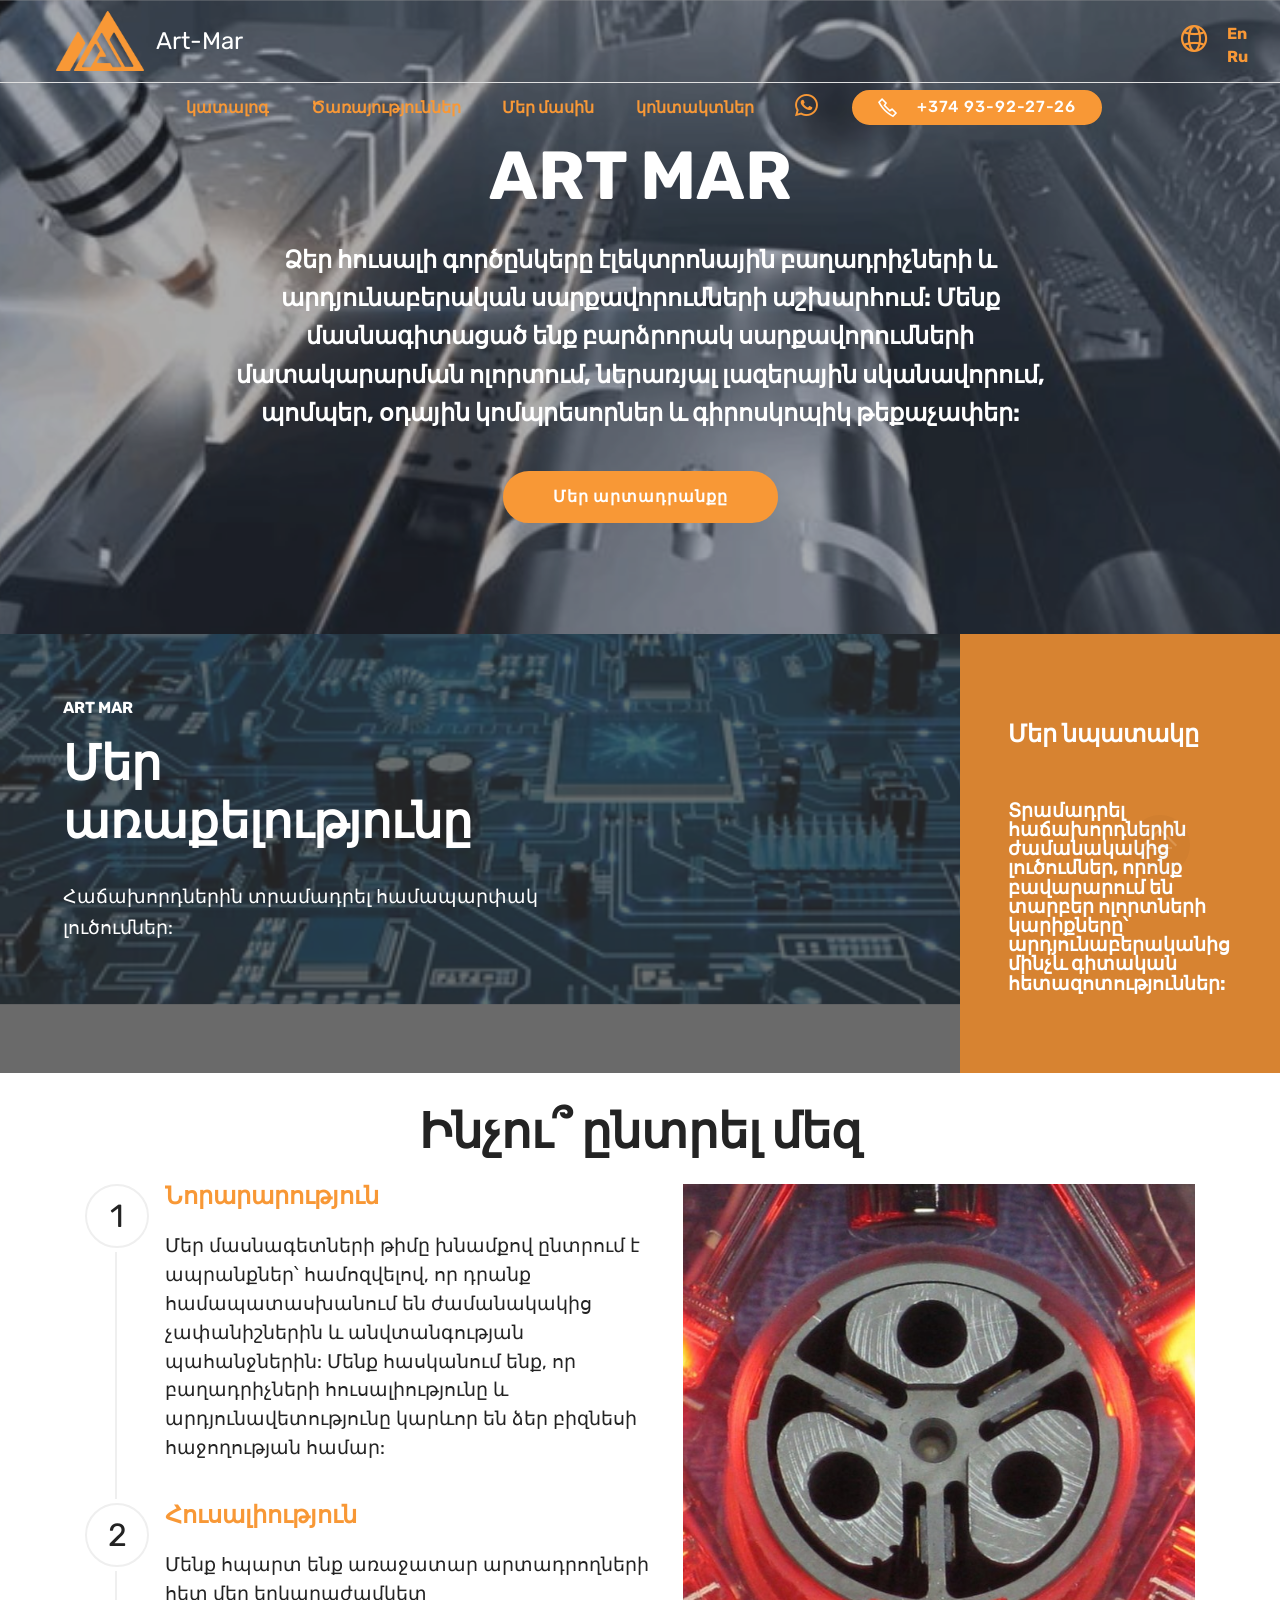
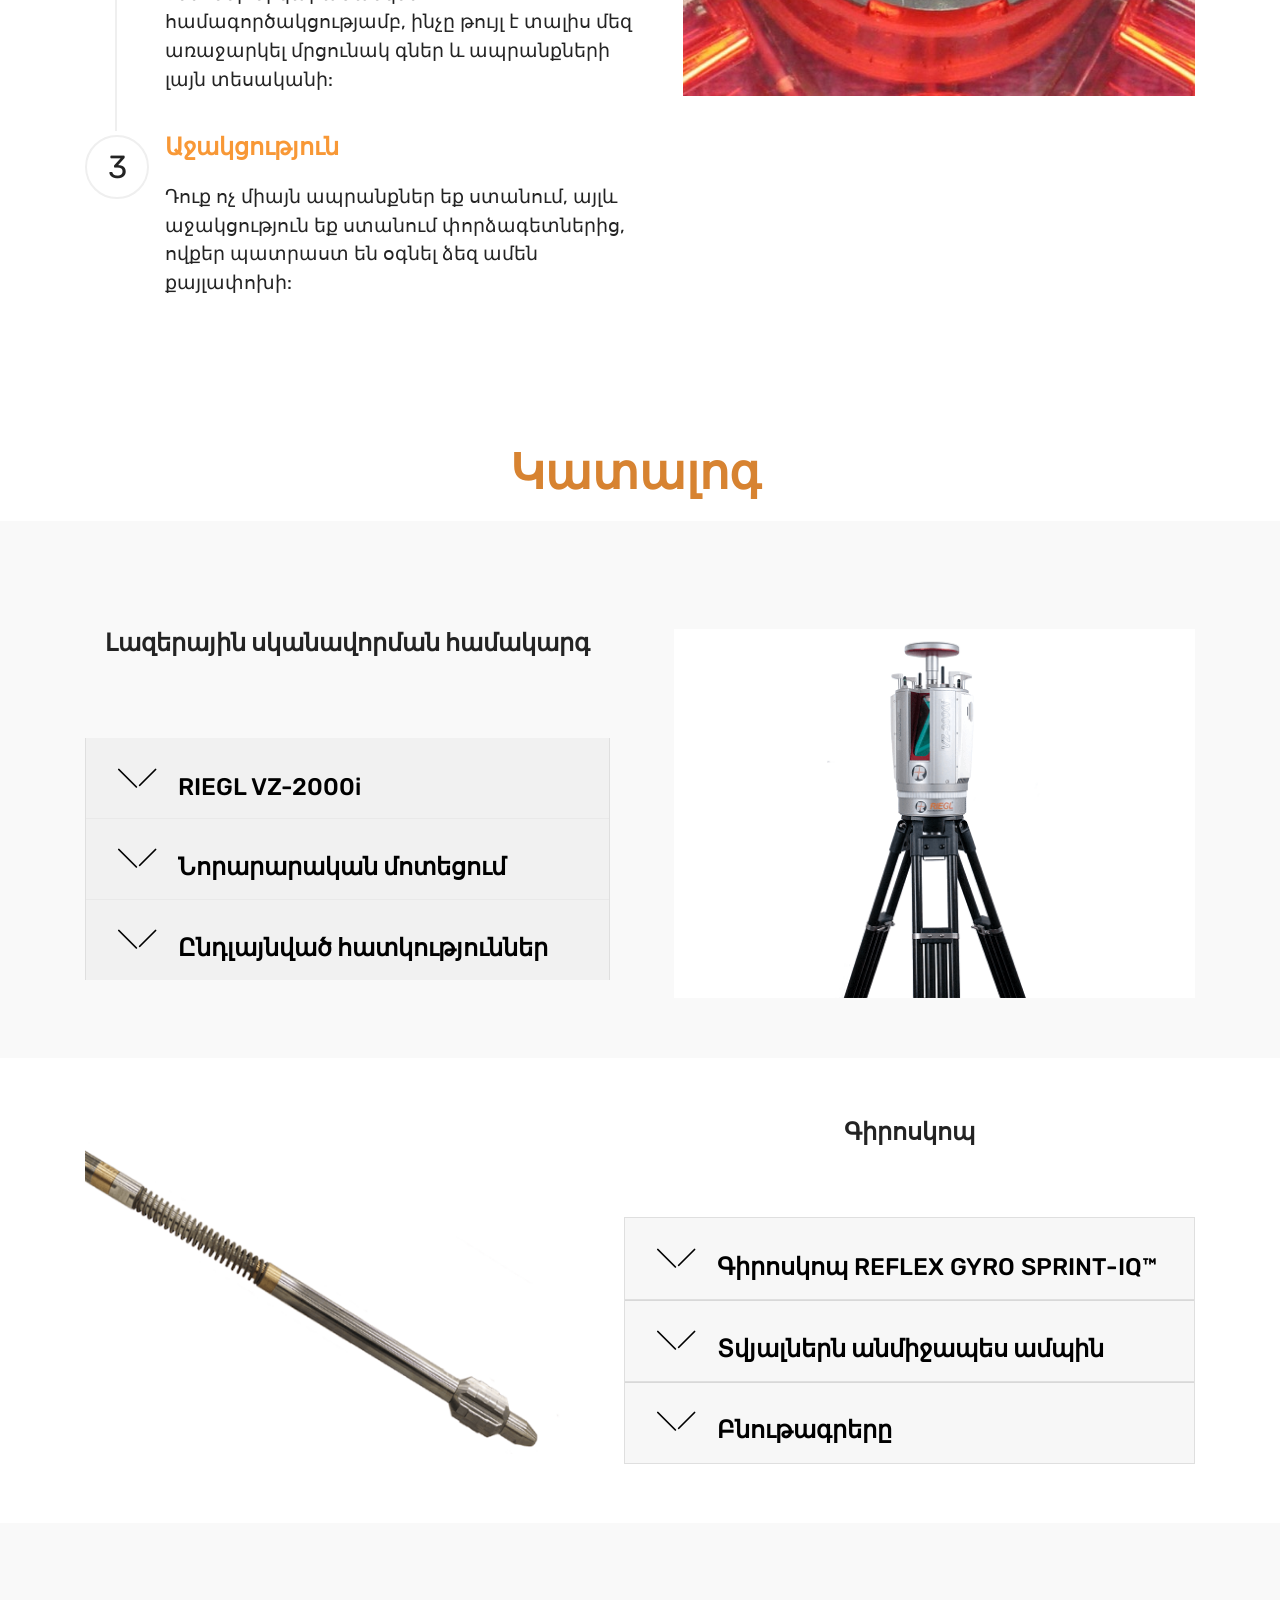
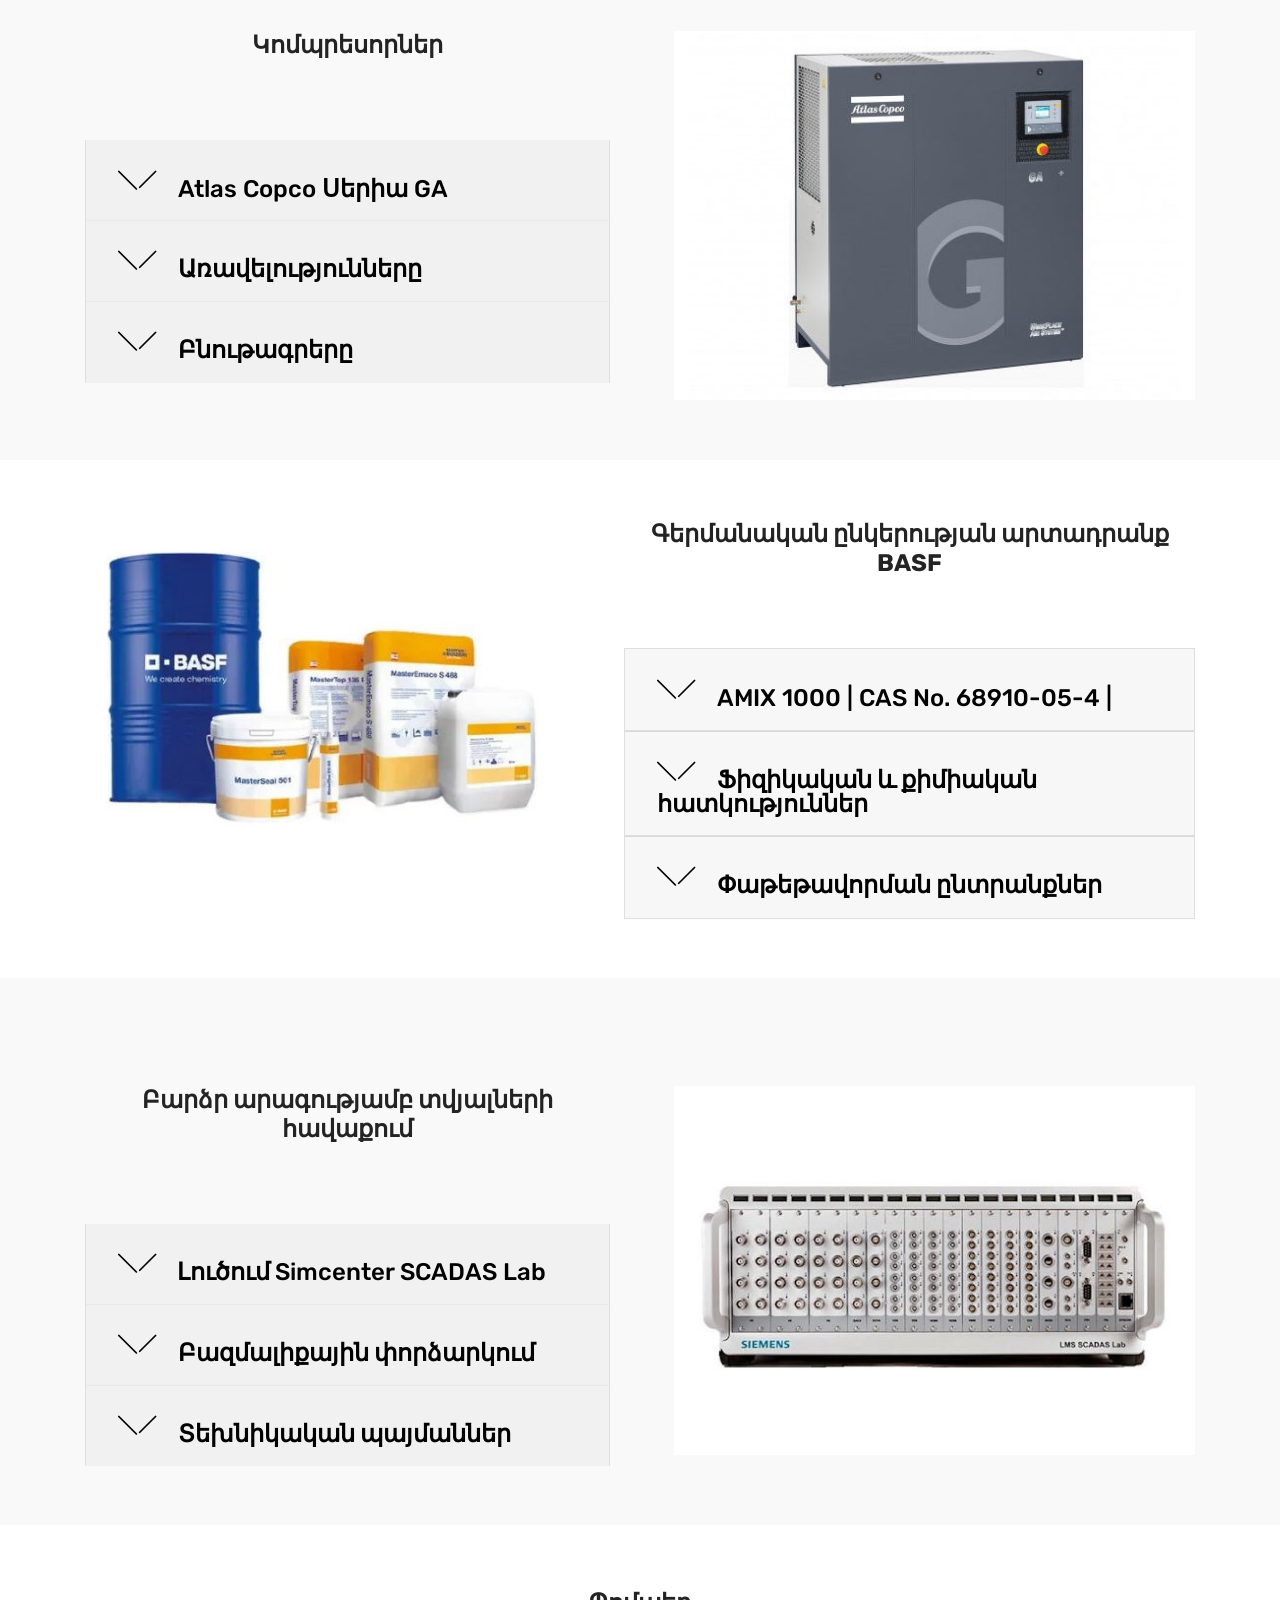
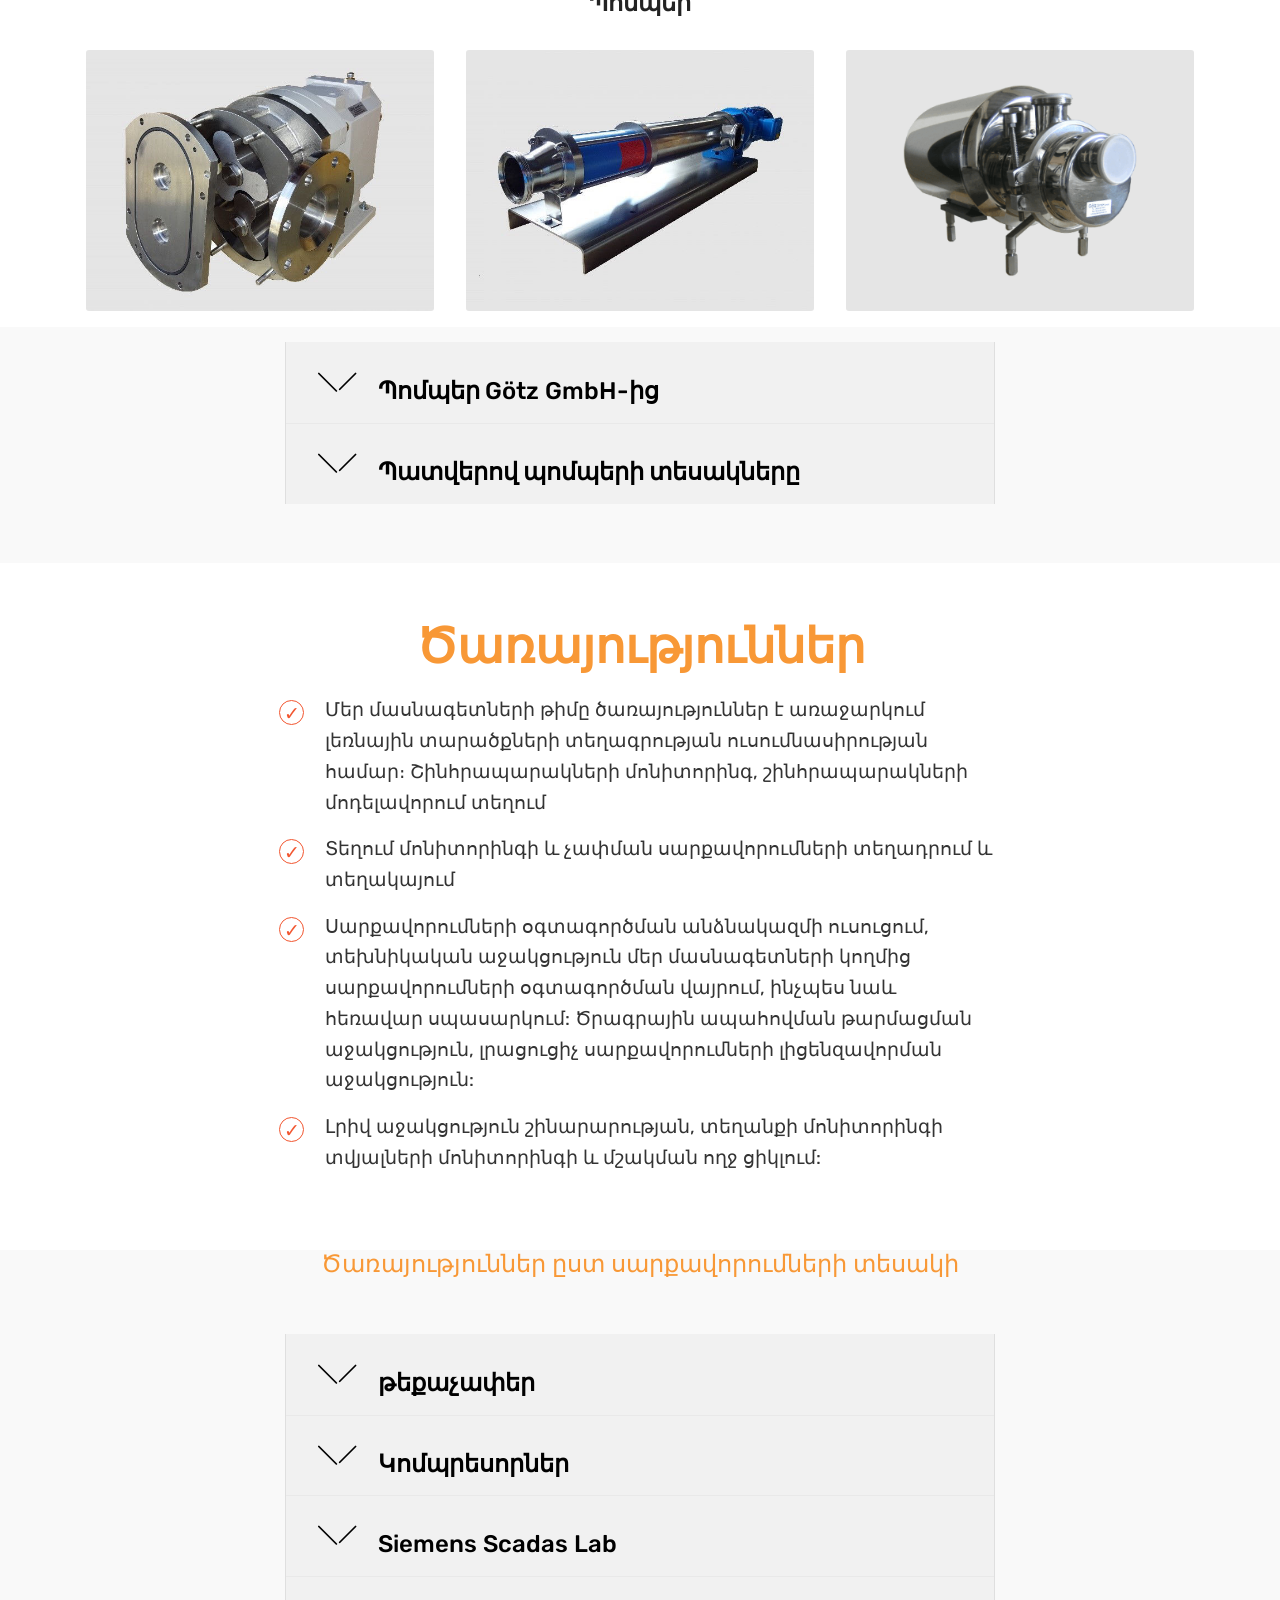
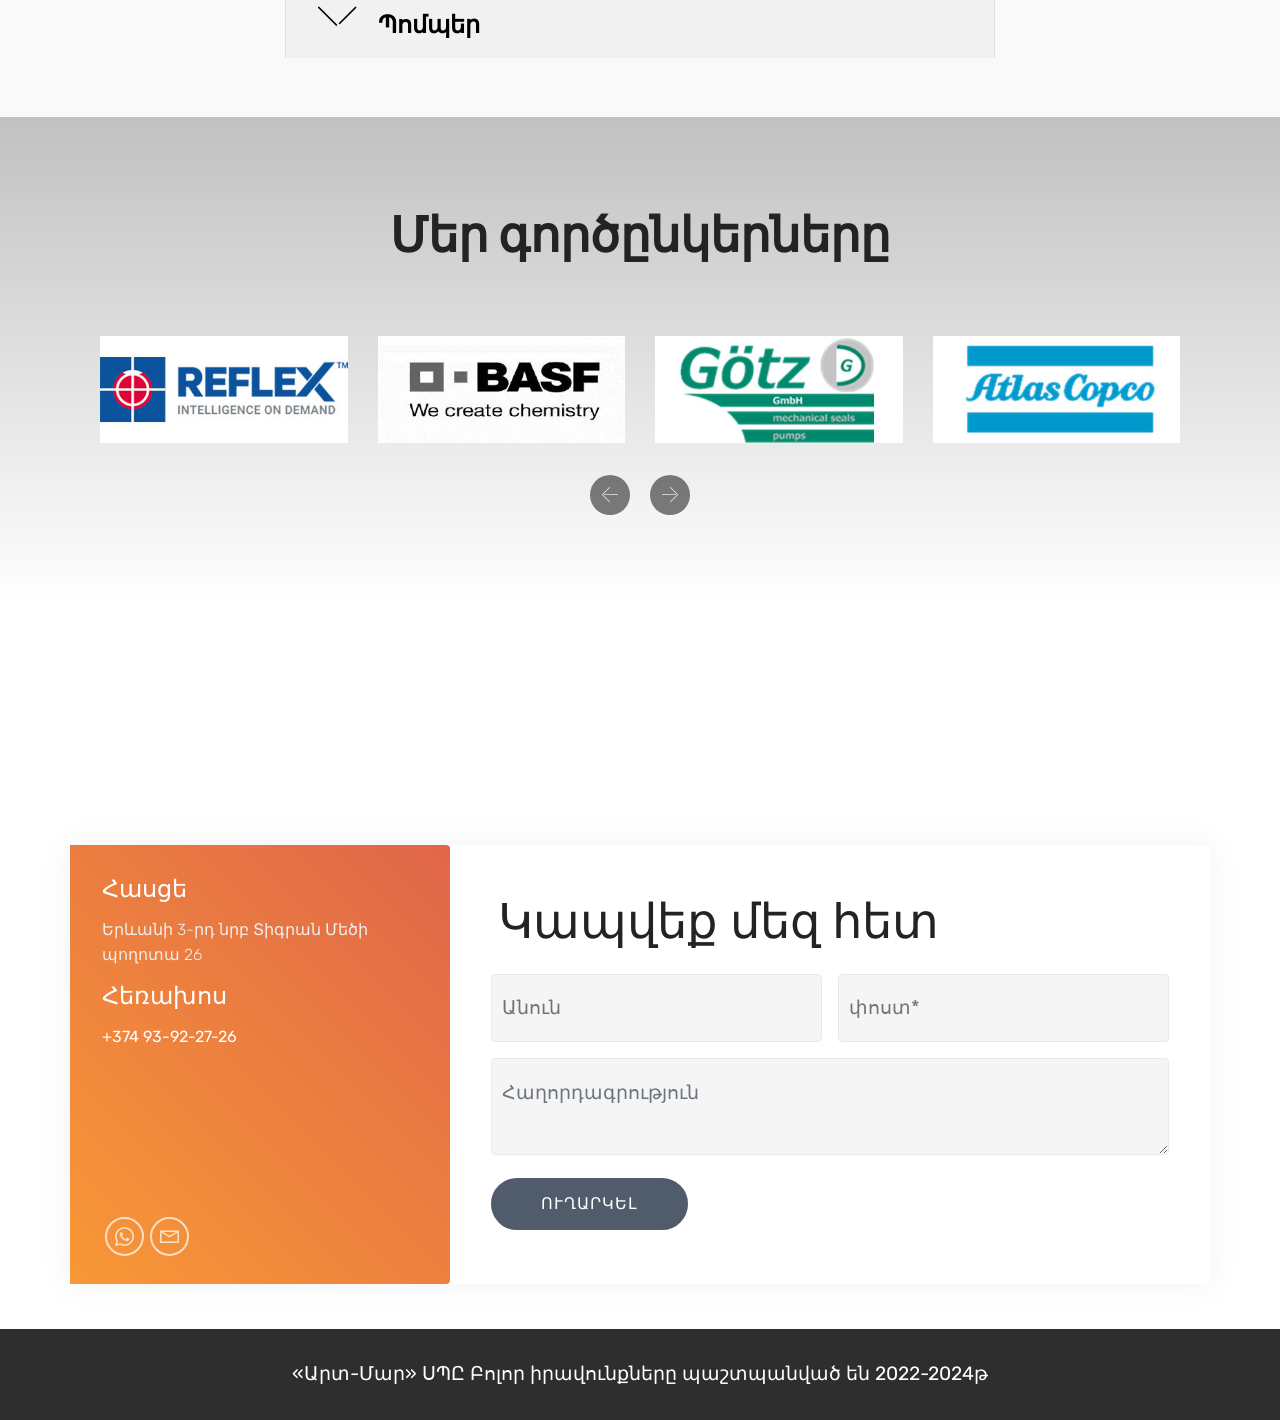
==== commit 1d2b28e1: "Fix brand link, page titles, html lang and heavy header images - Navbar brand linked to mobiri.se; n" ====
--- a/index.html
+++ b/index.html
@@ -1,5 +1,5 @@
 <!DOCTYPE html>
-<html  >
+<html lang="hy">
 <head>
   <!-- Site made with Mobirise Website Builder v5.8.0, https://mobirise.com -->
   <meta charset="UTF-8">
@@ -10,7 +10,7 @@
   <meta name="description" content="Գործընկեր էլեկտրոնային բաղադրիչների և արդյունաբերական սարքավորումների աշխարհում: Մենք մասնագիտացած ենք բարձրորակ սարքավորումների մատակարարման մեջ, ներառյալ լազերային սկանավորում, պոմպեր, օդային կոմպրեսորներ և գիրոսկոպիկ թեքաչափեր:">
   
   
-  <title>АRT MAR</title>
+  <title>ART MAR</title>
   <link rel="stylesheet" href="assets/web/assets/mobirise-icons2/mobirise2.css">
   <link rel="stylesheet" href="assets/web/assets/mobirise-icons/mobirise-icons.css">
   <link rel="stylesheet" href="assets/bootstrap/css/bootstrap.min.css">
@@ -47,7 +47,7 @@
                             <img src="assets/images/untitled-2-121x84.png" alt="" style="height: 3.8rem;">
                         
                     </span>
-                    <span class="navbar-caption-wrap"><a href="https://mobiri.se" class="brand-link mbr-black text-white display-5">Art-Mar</a></span>
+                    <span class="navbar-caption-wrap"><a href="./" class="brand-link mbr-black text-white display-5">Art-Mar</a></span>
                 </div>
             </div>
             <div class="menu-content-right">
--- a/assets/mobirise/css/mbr-additional.css
+++ b/assets/mobirise/css/mbr-additional.css
@@ -1369,7 +1369,7 @@
 .cid-twp7BubWns {
   padding-top: 135px;
   padding-bottom: 105px;
-  background-image: url("../../../assets/images/-1833x915.png");
+  background-image: url("../../../assets/images/header-bg.jpg");
 }
 .cid-twp7BubWns P {
   color: #767676;
--- a/assets/mobirise/css/mbr-additional.css
+++ b/assets/mobirise/css/mbr-additional.css
@@ -1369,7 +1369,7 @@
 .cid-twp7BubWns {
   padding-top: 135px;
   padding-bottom: 105px;
-  background-image: url("../../../assets/images/-1833x915.png");
+  background-image: url("../../../assets/images/header-bg.jpg");
 }
 .cid-twp7BubWns P {
   color: #767676;
